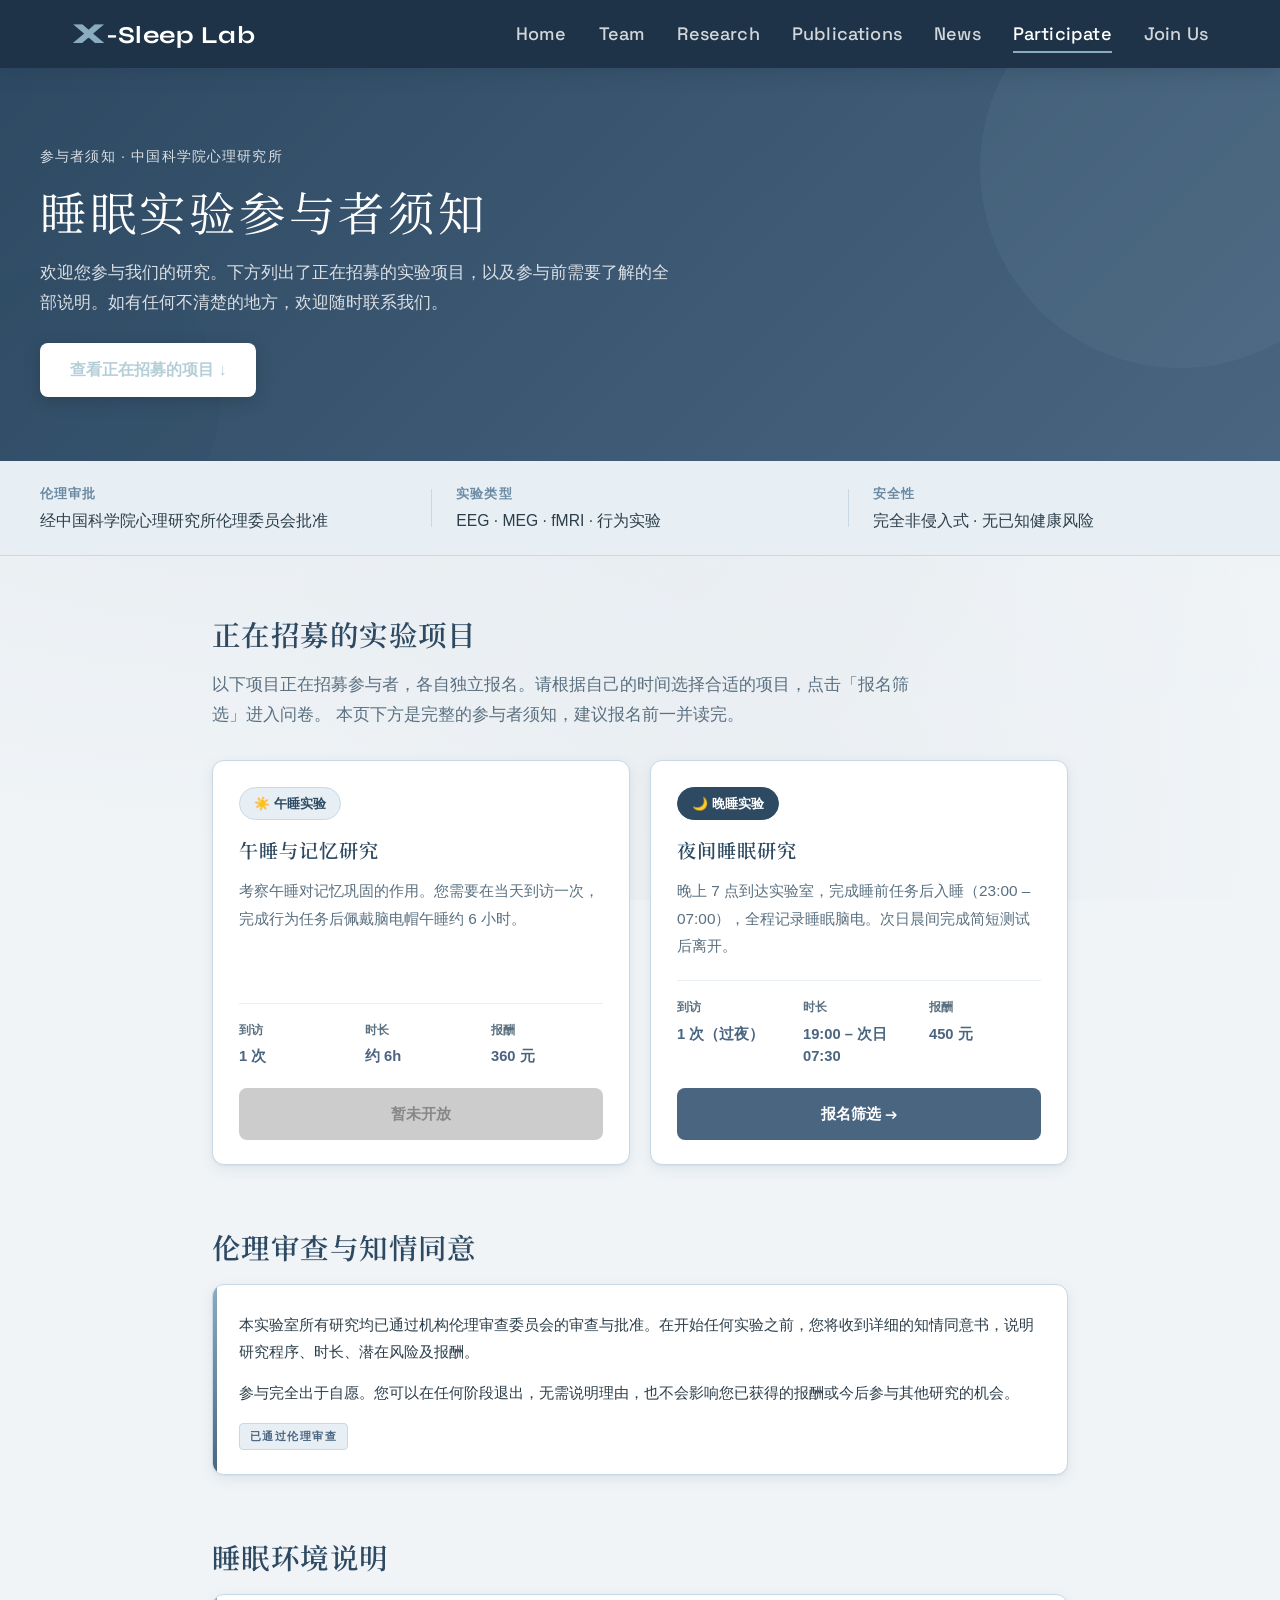
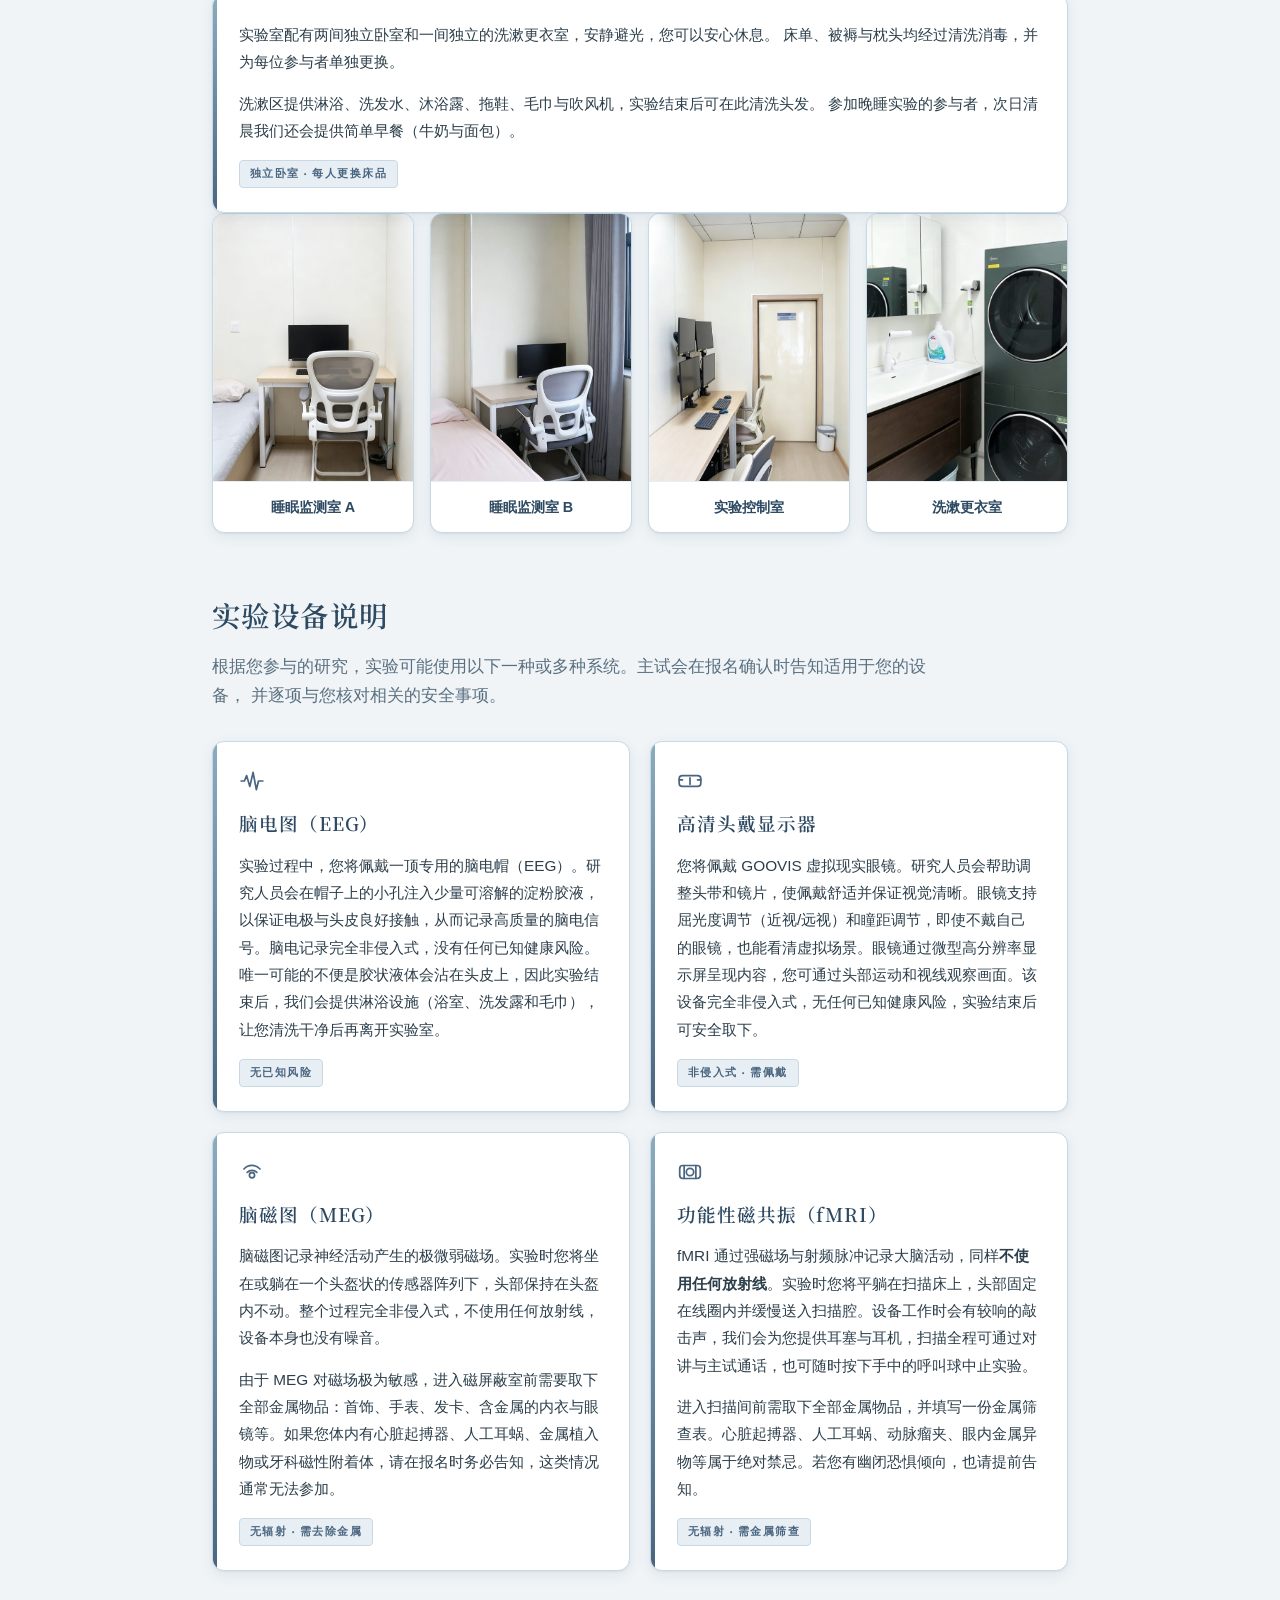
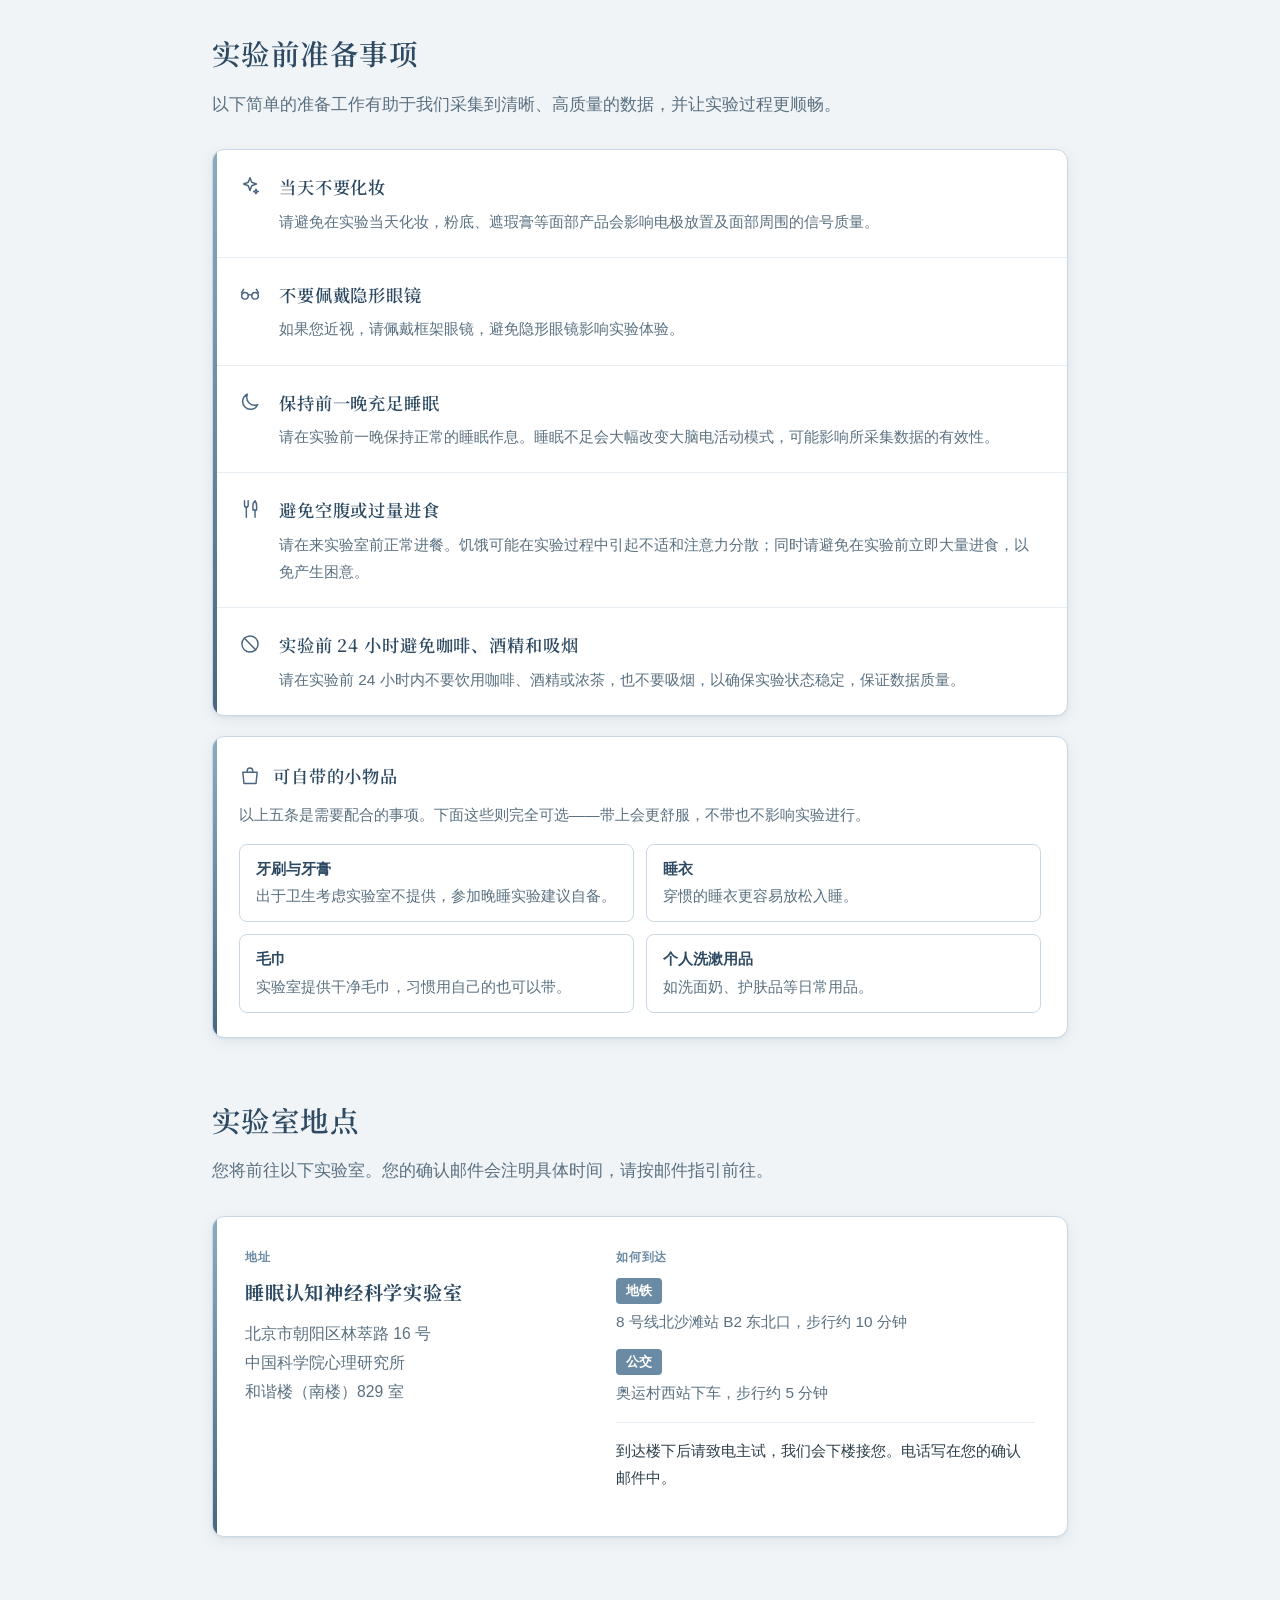
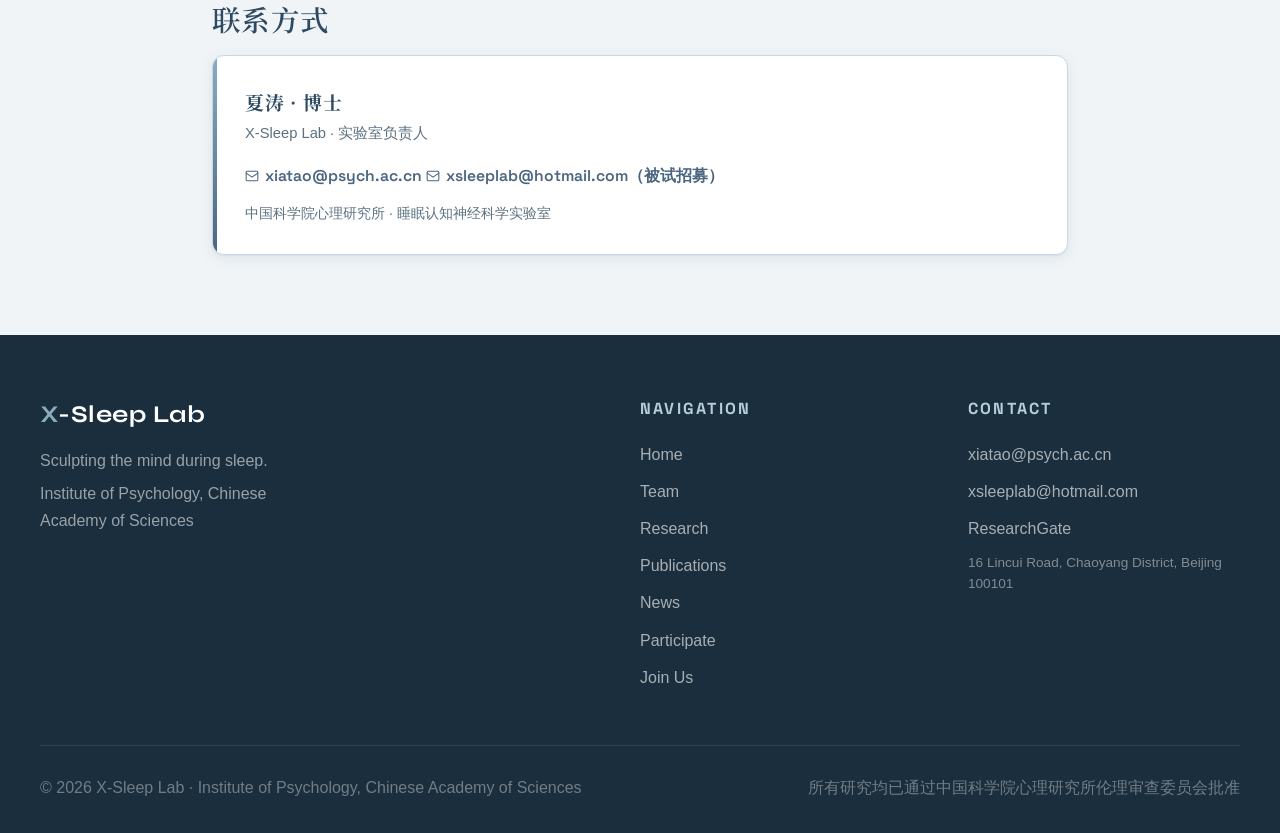
==== signup/index.html @ 9fde208d "Add WeChat field and validation to signup form" ====
<!DOCTYPE html>
<html lang="zh-CN">
<head>
  <meta charset="UTF-8">
  <meta name="viewport" content="width=device-width, initial-scale=1.0">
  <title>参与睡眠科学研究 — X-Sleep Lab</title>
  <link rel="preconnect" href="https://fonts.googleapis.com">
  <link rel="preconnect" href="https://fonts.gstatic.com" crossorigin>
  <!-- 非阻塞加载：fonts.googleapis.com 在中国大陆不可达，
       用 media="print" 让它不阻塞首屏，加载成功后再切回 all。 -->
  <link rel="stylesheet" href="https://fonts.googleapis.com/css2?family=DM+Sans:wght@400;500;600;700&family=Noto+Serif+SC:wght@400;500;600;700&family=Space+Grotesk:wght@400;500;600;700;800&family=Syne:wght@700;800&display=swap" media="print" onload="this.media='all'">
  <noscript><link rel="stylesheet" href="https://fonts.googleapis.com/css2?family=DM+Sans:wght@400;500;600;700&family=Noto+Serif+SC:wght@400;500;600;700&family=Space+Grotesk:wght@400;500;600;700;800&family=Syne:wght@700;800&display=swap"></noscript>
  <style>
    :root {
      --color-primary: #4A6580; --color-primary-dark: #2E4A63; --color-primary-mid: #6B8BA4;
      --color-accent: #8AACBF; --color-accent-light: #B5CFD8;
      --color-bg: #F0F4F7; --color-bg-alt: #E8EFF4; --color-white: #FFFFFF;
      --color-text: #2C3E4A; --color-text-light: #5A7080; --color-border: #C8D8E4;
      --color-nav: #1E3347; --color-footer: #1A2E3D;
      --color-success: #4A8C6F; --color-success-bg: #EBF5EF;
      --color-warn: #B8860B; --color-warn-bg: #FDF6E3;
      /* 每个字体栈都以平台中文字体收尾：Google Fonts 在中国大陆不可达，
         被试看到的必须是真实中文字体，而不是浏览器默认字体。 */
      --font-zh-sans: 'PingFang SC','Microsoft YaHei','Hiragino Sans GB','Noto Sans SC';
      --font-zh-serif: 'Songti SC','SimSun','Noto Serif SC';
      --font-brand: 'Syne','Space Grotesk',var(--font-zh-sans),sans-serif;
      --font-display: 'Space Grotesk','DM Sans',var(--font-zh-sans),sans-serif;
      --font-body: 'DM Sans',-apple-system,BlinkMacSystemFont,'Segoe UI',var(--font-zh-sans),sans-serif;
      --font-serif: 'Noto Serif SC',Georgia,var(--font-zh-serif),serif;
      --radius: 12px; --radius-sm: 8px;
      --shadow: 0 1px 2px rgba(46,74,99,0.06),0 4px 14px rgba(46,74,99,0.09),inset 0 1px 0 rgba(255,255,255,0.85);
      --shadow-md: 0 2px 4px rgba(46,74,99,0.07),0 8px 24px rgba(46,74,99,0.13),inset 0 1px 0 rgba(255,255,255,0.75);
      --shadow-hover: 0 6px 14px rgba(46,74,99,0.13),0 28px 56px rgba(46,74,99,0.26),inset 0 1px 0 rgba(255,255,255,0.60);
      --transition: all 0.28s cubic-bezier(0.4,0,0.2,1); --max-width: 1200px;
    }
    *,*::before,*::after{box-sizing:border-box;margin:0;padding:0}
    html{scroll-behavior:smooth}
    body{font-family:var(--font-body);color:var(--color-text);background:var(--color-bg);
      background-image:radial-gradient(ellipse at 18% 52%,rgba(74,101,128,0.045) 0%,transparent 58%),
      radial-gradient(ellipse at 82% 18%,rgba(138,172,191,0.04) 0%,transparent 55%);
      background-attachment:fixed;line-height:1.7;-webkit-font-smoothing:antialiased}
    img{max-width:100%;height:auto;display:block}
    a{color:var(--color-primary-mid);text-decoration:none;transition:var(--transition)}
    a:hover{color:var(--color-primary-dark)}

    .site-header{background:var(--color-nav);position:sticky;top:0;z-index:100;box-shadow:0 2px 20px rgba(30,51,71,0.3)}
    .nav-container{max-width:var(--max-width);margin:0 auto;padding:0 32px;display:flex;justify-content:space-between;align-items:center;height:68px}
    .site-title{font-family:var(--font-brand);font-size:1.52rem;font-weight:700;color:var(--color-white);text-decoration:none;letter-spacing:0.02em;display:flex;align-items:baseline;flex-shrink:0}
    .site-title .x-letter{color:var(--color-accent);font-size:1.82rem;font-weight:800}
    .site-title:hover{opacity:0.88}
    .main-nav{display:flex;align-items:center;gap:28px}
    .main-nav a{font-family:var(--font-display);font-size:1.05rem;font-weight:500;color:rgba(255,255,255,0.80);text-decoration:none;transition:var(--transition);position:relative;white-space:nowrap}
    .main-nav a::after{content:'';position:absolute;bottom:-4px;left:0;width:0;height:2px;background:var(--color-accent);transition:width 0.25s ease}
    .main-nav a:hover{color:var(--color-white)}
    .main-nav a:hover::after{width:100%}
    .main-nav a.active{color:var(--color-white)}
    .main-nav a.active::after{width:100%}

    .section{padding:80px 32px}.section-inner{max-width:var(--max-width);margin:0 auto}
    .section-label{font-family:var(--font-display);font-size:0.75rem;font-weight:700;letter-spacing:0.16em;text-transform:uppercase;color:var(--color-primary-mid);margin-bottom:10px}
    .section-title{font-family:var(--font-display);font-size:2rem;font-weight:700;color:var(--color-primary-dark);letter-spacing:-0.02em;line-height:1.2;margin-bottom:10px}
    .section-desc{font-size:1rem;color:var(--color-text-light);max-width:560px;margin-bottom:40px}
    .section-alt{background:var(--color-bg-alt)}

    .exp-grid{display:grid;grid-template-columns:repeat(auto-fill,minmax(360px,1fr));gap:24px}
    .exp-card{background:var(--color-white);border:1px solid var(--color-border);border-radius:var(--radius);padding:0;box-shadow:var(--shadow);transition:var(--transition);overflow:hidden;position:relative;display:flex;flex-direction:column}
    .exp-card::before{content:'';position:absolute;top:0;left:0;width:4px;height:100%;background:linear-gradient(180deg,var(--color-accent) 0%,var(--color-primary) 100%)}
    .exp-card:hover{box-shadow:var(--shadow-hover);transform:translateY(-6px);border-color:var(--color-accent)}
    .exp-card-header{padding:28px 28px 0}
    .exp-type-badge{display:inline-flex;align-items:center;gap:5px;font-family:var(--font-display);font-size:0.72rem;font-weight:700;letter-spacing:0.08em;text-transform:uppercase;padding:4px 12px;border-radius:20px;margin-bottom:12px}
    .exp-type-badge.nap{color:#B8860B;background:#FDF6E3;border:1px solid #E8D5A0}
    .exp-type-badge.overnight{color:#2E6B8A;background:#E8F4F8;border:1px solid #B8D8E8}
    .exp-card h3{font-family:var(--font-display);font-size:1.15rem;font-weight:700;color:var(--color-primary-dark);margin-bottom:12px;line-height:1.35}
    .exp-card-body{padding:0 28px;flex:1}
    .exp-card-body p{font-size:0.9rem;color:var(--color-text-light);line-height:1.68;margin-bottom:16px}
    .exp-card-meta{display:flex;flex-wrap:wrap;gap:16px;padding:16px 28px;border-top:1px solid var(--color-bg-alt)}
    .exp-meta-item{display:flex;align-items:center;gap:6px}
    .exp-meta-label{font-family:var(--font-display);font-size:0.72rem;font-weight:600;color:var(--color-text-light);text-transform:uppercase;letter-spacing:0.06em}
    .exp-meta-value{font-family:var(--font-display);font-size:0.88rem;font-weight:700;color:var(--color-primary)}
    .exp-card-action{padding:0 28px 24px}
    .btn{display:inline-flex;align-items:center;gap:6px;font-family:var(--font-display);font-size:0.92rem;font-weight:600;padding:11px 28px;border-radius:8px;border:1.5px solid transparent;cursor:pointer;transition:var(--transition);letter-spacing:0.03em}
    .btn-primary{background:var(--color-primary);color:var(--color-white);border-color:var(--color-primary)}
    .btn-primary:hover{background:var(--color-primary-dark);border-color:var(--color-primary-dark);transform:translateY(-1px);box-shadow:0 4px 16px rgba(46,74,99,0.28)}
    .btn-ghost{background:transparent;color:var(--color-text-light);border-color:var(--color-border)}
    .btn-ghost:hover{color:var(--color-text);border-color:var(--color-primary-mid);background:var(--color-bg-alt)}
    .btn-success{background:var(--color-success);color:var(--color-white);border-color:var(--color-success)}
    .btn-success:hover{background:#3d7a5e;border-color:#3d7a5e;transform:translateY(-1px);box-shadow:0 4px 16px rgba(74,140,111,0.28)}
    .btn:disabled{opacity:0.45;cursor:not-allowed;transform:none!important;box-shadow:none!important}
    .btn-block{width:100%;justify-content:center}

    .questionnaire-wrapper{max-width:780px;margin:0 auto}
    .step-progress{display:flex;align-items:center;justify-content:center;gap:0;margin-bottom:36px;flex-wrap:wrap}
    .step-circle{width:36px;height:36px;border-radius:50%;display:flex;align-items:center;justify-content:center;font-family:var(--font-display);font-size:0.82rem;font-weight:700;border:2px solid var(--color-border);color:var(--color-text-light);background:var(--color-white);transition:var(--transition);flex-shrink:0}
    .step-circle.active{background:var(--color-primary);color:var(--color-white);border-color:var(--color-primary);box-shadow:0 2px 12px rgba(74,101,128,0.35)}
    .step-circle.done{background:var(--color-success);color:var(--color-white);border-color:var(--color-success)}
    .step-line{width:36px;height:2px;background:var(--color-border);transition:var(--transition)}
    .step-line.done{background:var(--color-success)}

    .q-step-panel{background:var(--color-white);border:1px solid var(--color-border);border-radius:var(--radius);padding:36px 40px;box-shadow:var(--shadow);display:none}
    .q-step-panel.active{display:block}
    .q-step-title{font-family:var(--font-display);font-size:1.35rem;font-weight:700;color:var(--color-primary-dark);margin-bottom:8px}
    .q-step-desc{font-size:0.92rem;color:var(--color-text-light);margin-bottom:28px;line-height:1.65}
    .scale-hint{display:inline-block;background:var(--color-bg-alt);padding:2px 10px;border-radius:4px;font-size:0.82rem;font-weight:600;color:var(--color-primary-mid);margin-top:4px}

    .form-group{margin-bottom:24px}
    .form-label{display:block;font-weight:600;color:var(--color-text);margin-bottom:8px;font-size:0.95rem;line-height:1.55}
    .form-sublabel{font-size:0.82rem;color:var(--color-text-light);font-weight:400;display:block;margin-top:2px}
    .form-input{width:100%;padding:10px 14px;border:1.5px solid var(--color-border);border-radius:var(--radius-sm);font-family:var(--font-body);font-size:0.95rem;color:var(--color-text);background:var(--color-white);transition:var(--transition);outline:none}
    .form-input:focus{border-color:var(--color-primary);box-shadow:0 0 0 3px rgba(74,101,128,0.12)}
    .form-input::placeholder{color:var(--color-accent)}
    .form-input.short{width:180px}
    .form-row{display:grid;grid-template-columns:1fr 1fr;gap:20px}

    .radio-group{display:flex;flex-wrap:wrap;gap:8px;margin-top:4px}
    .radio-option{position:relative}
    .radio-option input[type="radio"]{position:absolute;opacity:0;width:0;height:0}
    .radio-option label{display:inline-flex;align-items:center;padding:8px 16px;border:1.5px solid var(--color-border);border-radius:var(--radius-sm);font-size:0.88rem;color:var(--color-text);cursor:pointer;transition:var(--transition);background:var(--color-white);user-select:none}
    .radio-option label:hover{border-color:var(--color-primary-mid);background:var(--color-bg-alt)}
    .radio-option input[type="radio"]:checked+label{background:var(--color-primary);color:var(--color-white);border-color:var(--color-primary);box-shadow:0 2px 8px rgba(74,101,128,0.25)}

    .checkbox-group{display:flex;align-items:flex-start;gap:10px}
    .checkbox-group input[type="checkbox"]{width:18px;height:18px;margin-top:3px;accent-color:var(--color-primary);flex-shrink:0}
    .checkbox-group label{font-size:0.92rem;color:var(--color-text);cursor:pointer;line-height:1.55}

    .checkbox-grid{display:grid;grid-template-columns:repeat(auto-fill,minmax(120px,1fr));gap:10px;margin-top:8px}
    .checkbox-grid .checkbox-group{padding:10px 14px;border:1.5px solid var(--color-border);border-radius:var(--radius-sm);transition:var(--transition);background:var(--color-white)}
    .checkbox-grid .checkbox-group:has(input:checked){border-color:var(--color-primary);background:rgba(74,101,128,0.06)}
    .checkbox-grid .checkbox-group:hover{border-color:var(--color-primary-mid)}

    .q-item{padding:18px 0;border-bottom:1px solid var(--color-bg-alt)}
    .q-item:last-child{border-bottom:none}
    .q-item-number{font-family:var(--font-display);font-size:0.78rem;font-weight:700;color:var(--color-accent);margin-right:6px}
    .q-subsection{font-weight:600;color:var(--color-primary-dark);font-size:0.98rem;margin:24px 0 8px;padding-top:16px;border-top:1px solid var(--color-bg-alt)}

    .consent-box{background:var(--color-bg);border:1px solid var(--color-border);border-radius:var(--radius-sm);padding:24px;max-height:320px;overflow-y:auto;margin-bottom:20px;font-size:0.92rem;line-height:1.85;color:var(--color-text);font-family:var(--font-serif)}
    .consent-box h4{font-family:var(--font-display);font-size:1rem;font-weight:700;color:var(--color-primary-dark);margin-bottom:12px}
    .consent-box p{margin-bottom:10px}

    .step-actions{display:flex;justify-content:space-between;align-items:center;margin-top:32px;padding-top:20px;border-top:1px solid var(--color-bg-alt)}
    .form-error{color:#c0392b;font-size:0.82rem;margin-top:4px;display:none;font-weight:500}
    .form-error.show{display:block}

    .result-panel{display:none;max-width:860px;margin:0 auto}.result-panel.active{display:block}
    .result-header{text-align:center;padding:40px;border-radius:var(--radius);margin-bottom:32px}
    .result-header.pass{background:var(--color-success-bg);border:1.5px solid var(--color-success)}
    .result-header.fail{background:var(--color-warn-bg);border:1.5px solid var(--color-warn)}
    .result-icon{font-size:3rem;margin-bottom:12px}
    .result-header h2{font-family:var(--font-display);font-size:1.6rem;font-weight:700;margin-bottom:10px}
    .result-header.pass h2{color:var(--color-success)}.result-header.fail h2{color:var(--color-warn)}
    .result-header p{font-size:1rem;color:var(--color-text-light);max-width:520px;margin:0 auto;line-height:1.72}

    .guide-section{background:var(--color-white);border:1px solid var(--color-border);border-radius:var(--radius);padding:40px;box-shadow:var(--shadow);margin-bottom:24px}
    .guide-section h3{font-family:var(--font-display);font-size:1.2rem;font-weight:700;color:var(--color-primary-dark);margin-bottom:18px;padding-bottom:10px;border-bottom:2px solid var(--color-bg-alt)}
    .guide-section p{font-size:0.95rem;line-height:1.82;color:var(--color-text);margin-bottom:14px}

    .timeline{position:relative;padding-left:28px;margin:20px 0}
    .timeline::before{content:'';position:absolute;left:8px;top:4px;bottom:4px;width:2px;background:var(--color-accent)}
    .timeline-item{position:relative;padding:12px 0 12px 20px}
    .timeline-item::before{content:'';position:absolute;left:-24px;top:18px;width:12px;height:12px;border-radius:50%;background:var(--color-primary);border:2px solid var(--color-white);box-shadow:0 0 0 2px var(--color-accent)}
    .timeline-time{font-family:var(--font-display);font-size:0.82rem;font-weight:700;color:var(--color-primary);margin-bottom:2px}
    .timeline-desc{font-size:0.92rem;color:var(--color-text);line-height:1.6}

    .schedule-timeline-card{background:var(--color-bg-alt);border:1px solid var(--color-border);border-radius:var(--radius-sm);padding:20px 24px;margin-bottom:24px}
    .schedule-timeline-card h4{font-family:var(--font-display);font-size:0.95rem;font-weight:700;color:var(--color-primary);margin:0 0 12px 0}
    .schedule-timeline-card .mini-timeline{list-style:none;padding:0;margin:0}
    .schedule-timeline-card .mini-timeline li{display:flex;gap:12px;padding:6px 0;font-size:0.9rem;line-height:1.5;border-bottom:1px solid var(--color-border)}
    .schedule-timeline-card .mini-timeline li:last-child{border-bottom:none}
    .schedule-timeline-card .mini-timeline .mt-time{flex-shrink:0;font-weight:600;color:var(--color-primary);min-width:120px}
    .schedule-timeline-card .mini-timeline .mt-desc{color:var(--color-text)}

    .prep-list{list-style:none;padding:0;margin:12px 0}
    .prep-list li{padding:10px 0 10px 28px;position:relative;font-size:0.95rem;color:var(--color-text);line-height:1.6;border-bottom:1px solid var(--color-bg-alt)}
    .prep-list li:last-child{border-bottom:none}
    .prep-list li::before{content:'✓';position:absolute;left:0;top:10px;font-weight:700;color:var(--color-success);font-size:1.1rem}

    .location-card{display:flex;gap:28px;margin-top:16px;align-items:flex-start}
    .location-info{flex:1}.location-info p{margin-bottom:8px}
    .location-map{width:300px;height:200px;background:var(--color-bg-alt);border:1px solid var(--color-border);border-radius:var(--radius-sm);display:flex;align-items:center;justify-content:center;color:var(--color-text-light);font-size:0.88rem;flex-shrink:0;overflow:hidden}

    .contact-form-card{background:var(--color-white);border:1px solid var(--color-border);border-radius:var(--radius);padding:36px;box-shadow:var(--shadow);margin-bottom:24px}
    .contact-form-card h3{font-family:var(--font-display);font-size:1.15rem;font-weight:700;color:var(--color-primary-dark);margin-bottom:16px}
    /* ----- 日历选择 ----- */
    .cal-header{display:flex;align-items:center;justify-content:space-between;margin-bottom:16px}
    .cal-title{font-family:var(--font-display);font-size:1.05rem;font-weight:700;color:var(--color-primary-dark)}
    .cal-nav{background:none;border:1px solid var(--color-border);border-radius:var(--radius-sm);width:32px;height:32px;display:flex;align-items:center;justify-content:center;cursor:pointer;color:var(--color-primary);font-size:1rem;transition:var(--transition)}
    .cal-nav:hover:not(:disabled){background:var(--color-bg-alt);border-color:var(--color-primary)}
    .cal-nav:disabled{opacity:0.3;cursor:not-allowed}
    .cal-weekdays{display:grid;grid-template-columns:repeat(7,1fr);gap:4px;margin-bottom:8px}
    .cal-wd{text-align:center;font-size:0.72rem;font-weight:600;color:var(--color-text-light);padding:4px 0}
    .cal-grid{display:grid;grid-template-columns:repeat(7,1fr);gap:4px}
    .cal-cell{border:1px solid var(--color-border);border-radius:var(--radius-sm);background:var(--color-white);padding:8px 4px;text-align:center;cursor:default;transition:var(--transition);position:relative;min-height:64px;display:flex;flex-direction:column;align-items:center;justify-content:center}
    .cal-cell.empty{border-color:transparent;background:transparent}
    .cal-cell .cal-num{font-family:var(--font-display);font-size:1.05rem;font-weight:700;color:var(--color-primary-dark);line-height:1.2}
    .cal-cell .cal-wd-label{font-size:0.65rem;color:var(--color-text-light);margin-top:2px}
    .cal-cell .cal-status{font-size:0.6rem;margin-top:4px;font-weight:600;line-height:1}
    .cal-cell.available{cursor:pointer;border-color:var(--color-border)}
    .cal-cell.available:hover{border-color:var(--color-primary);box-shadow:0 0 0 2px rgba(74,101,128,0.12)}
    .cal-cell.available .cal-status{color:var(--color-success)}
    .cal-cell.full{background:rgba(192,57,43,0.04)}
    .cal-cell.full .cal-status{color:#c0392b}
    .cal-cell.closed{opacity:0.35}
    .cal-cell.closed .cal-num{text-decoration:line-through}
    .cal-cell.disabled{opacity:0.35;cursor:not-allowed}
    .cal-cell.chosen{background:var(--color-primary);border-color:var(--color-primary)}
    .cal-cell.chosen .cal-num{color:var(--color-white)}
    .cal-cell.chosen .cal-wd-label{color:rgba(255,255,255,0.8)}
    .cal-cell.chosen .cal-status{color:rgba(255,255,255,0.9)}
    .cal-cell.today .cal-num{color:var(--color-accent)}
    .cal-legend{display:flex;gap:16px;margin-top:14px;font-size:0.75rem;color:var(--color-text-light);flex-wrap:wrap}
    .cal-legend span{display:flex;align-items:center;gap:4px}
    .cal-legend .dot{width:8px;height:8px;border-radius:50%;display:inline-block}
    .cal-legend .dot.avail{background:var(--color-success)}
    .cal-legend .dot.full{background:#c0392b}
    .cal-legend .dot.closed{background:#aab7c0}
    @media(max-width:480px){.cal-cell{min-height:52px;padding:6px 2px}.cal-cell .cal-num{font-size:0.9rem}.cal-cell .cal-wd-label{display:none}.cal-cell .cal-status{font-size:0.55rem}}
    .form-submit-status{padding:16px;border-radius:var(--radius-sm);margin-top:16px;font-size:0.92rem;display:none}
    .form-submit-status.pending{display:block;background:var(--color-bg-alt);color:var(--color-primary-dark);border:1px solid var(--color-border)}
    .form-submit-status.notice{display:block;background:var(--color-warn-bg);color:var(--color-warn);border:1px solid var(--color-warn)}
    .form-submit-status.success{display:block;background:var(--color-success-bg);color:var(--color-success);border:1px solid var(--color-success)}
    .form-submit-status.error{display:block;background:#fef2f2;color:#c0392b;border:1px solid #f5c6cb}

    .site-footer{background:var(--color-footer);color:rgba(255,255,255,0.82);padding:48px 32px 28px}
    .footer-inner{max-width:var(--max-width);margin:0 auto;text-align:center}
    .footer-brand{font-family:var(--font-brand);font-size:1.32rem;font-weight:700;color:var(--color-white);margin-bottom:8px}
    .footer-brand .x-letter{color:var(--color-accent)}
    .footer-desc{font-size:0.92rem;opacity:0.6;margin-bottom:20px}
    .footer-bottom{padding-top:20px;border-top:1px solid rgba(255,255,255,0.10);font-size:0.85rem;opacity:0.46}

    .menu-toggle{display:none;flex-direction:column;gap:5px;background:none;border:none;cursor:pointer;padding:8px}
    .menu-toggle span{width:24px;height:2px;background:var(--color-white);border-radius:2px;transition:var(--transition)}

    @media(max-width:768px){.nav-container{padding:14px 20px;flex-wrap:wrap;height:auto;gap:12px}.menu-toggle{display:flex}.main-nav{display:none;width:100%;flex-direction:column;gap:12px;padding:12px 0}.main-nav.open{display:flex}.section{padding:56px 20px}.exp-grid{grid-template-columns:1fr}.form-row{grid-template-columns:1fr}.q-step-panel{padding:24px 20px}.guide-section{padding:24px 20px}.location-card{flex-direction:column}.location-map{width:100%}/* 9×28 + 8×12 = 348px，窄至 481px 的屏幕仍是一行（可用约 401px） */
      .step-line{width:12px}.step-circle{width:28px;height:28px;font-size:0.74rem}
      /* 16px 是 iOS Safari 的临界值：小于它，聚焦输入框会自动放大页面且不会缩回 */
      .form-input{font-size:16px}
      /* 触控目标提到 44px：DASS 有 21 题 × 4 选项，误触代价高 */
      .radio-option label{padding:12px 16px}
      .checkbox-grid .checkbox-group{padding:12px 14px}
      .btn{padding:13px 24px}}
    @media(max-width:480px){.radio-group{flex-direction:column}
      /* 9 个步骤圆点必须挤进一行，否则 flex-wrap 会把连线甩到行尾。
         9×24 + 8×6 = 264px，窄至 360px 的手机仍装得下（可用约 280px）。 */
      .step-circle{width:24px;height:24px;font-size:0.68rem}
      .step-line{width:6px}
      /* 竖排后让整块可点，而不是只有文字那一小条 */
      .radio-option label{width:100%}
      .step-actions .btn{padding:13px 18px;font-size:0.88rem}}
    @keyframes confirm-spin{to{transform:rotate(360deg)}}
  </style>
</head>
<body>

<header class="site-header">
  <div class="nav-container">
    <a href="../index.html" class="site-title"><span class="x-letter">X</span>-Sleep Lab</a>
    <button class="menu-toggle" aria-label="Toggle navigation" aria-expanded="false" aria-controls="main-navigation">
      <span></span><span></span><span></span>
    </button>
    <nav class="main-nav" id="main-navigation">
      <a href="../index.html">Home</a>
      <a href="../team.html">Team</a>
      <a href="../research.html">Research</a>
      <a href="../publications.html">Publications</a>
      <a href="../news.html">News</a>
      <a href="../participate.html" class="active" aria-current="page">Participate</a>
      <a href="../join.html">Join Us</a>
    </nav>
  </div>
</header>

<!-- ========== LANDING (unused — redirected to participate.html) ========== -->
<div id="landing-page" style="display:none"></div>

<!-- ========== QUESTIONNAIRE ========== -->
<div id="questionnaire-page" style="display:none">
  <section class="section">
    <div class="questionnaire-wrapper">
      <div style="text-align:center;margin-bottom:20px">
        <span class="exp-type-badge" id="q-exp-badge"></span>
        <h3 id="q-exp-title" style="font-family:var(--font-display);font-size:1.15rem;font-weight:700;color:var(--color-primary-dark);margin-top:8px"></h3>
      </div>
      <div class="step-progress" id="step-progress"></div>

      <div class="q-step-panel" id="step-0">
        <h3 class="q-step-title">知情同意</h3>
        <p class="q-step-desc">在填写问卷之前，请您仔细阅读以下内容。</p>
        <div class="consent-box">
          <h4>知情同意书</h4>
          <p>本研究由中国科学院心理研究所 X-Sleep Lab 开展，旨在探索睡眠相关的认知与神经机制。研究已通过伦理审查。</p>
          <p><strong>参与内容：</strong>您需要到实验室参与睡眠实验。实验过程中可能使用脑电（EEG）等设备无创地记录您的生理活动。所有设备均为非侵入性的安全设备，不存在安全风险。</p>
          <p><strong>数据保护：</strong>您的个人信息将严格保密，仅用于本研究目的。所有数据将以匿名方式存储和分析，公开发表的成果不会透露您的个人身份。</p>
          <p><strong>自愿原则：</strong>您的参与完全自愿，可随时退出，且不会受到任何不利影响。被试费会按照实际参与项目的进度进行发放。</p>
          <p><strong>报酬：</strong>完成实验后，您将获得相应的被试报酬，具体标准见项目详情。</p>
          <p>如有任何疑问，请随时联系实验人员。</p>
        </div>
        <div class="form-group"><div class="checkbox-group"><input type="checkbox" id="consent-check"><label for="consent-check">我已阅读并理解以上知情同意书，自愿参加本研究</label></div><div class="form-error" id="err-consent">请勾选同意知情同意书</div></div>
        <div class="step-actions"><button class="btn btn-ghost" onclick="backToLanding()">← 返回</button><button class="btn btn-primary" onclick="goNext()">下一步 →</button></div>
      </div>

      <div class="q-step-panel" id="step-1">
        <h3 class="q-step-title">基本信息</h3>
        <p class="q-step-desc">请填写您的基本联系方式，以便我们后续与您沟通实验安排。</p>
        <div class="form-row">
          <div class="form-group"><label class="form-label">姓名 <span style="color:#c0392b">*</span></label><input type="text" class="form-input" id="f-name" placeholder="请输入您的姓名"><div class="form-error" id="err-name">请输入姓名</div></div>
          <div class="form-group"><label class="form-label">手机号 <span style="color:#c0392b">*</span></label><input type="tel" class="form-input" id="f-phone" placeholder="请输入您的手机号"><div class="form-error" id="err-phone">请输入手机号</div></div>
        </div>
        <div class="form-row">
          <div class="form-group"><label class="form-label">邮箱 <span style="color:#c0392b">*</span></label><input type="email" class="form-input" id="f-email" placeholder="用于接收实验指引"><div class="form-error" id="err-email">请输入有效的邮箱地址</div></div>
          <div class="form-group"><label class="form-label">年龄 <span style="color:#c0392b">*</span></label><input type="number" class="form-input short" id="f-age" min="16" max="80" placeholder="本实验招募 18-24 岁"><div class="form-error" id="err-age">请输入有效年龄</div></div>
        </div>
        <div class="form-group"><label class="form-label">微信号 <span style="color:#c0392b">*</span></label><input type="text" class="form-input" id="f-wechat" placeholder="请输入您的微信号"><p class="form-sublabel" style="color:var(--color-text-light);font-size:0.85rem;margin-top:4px">用于主试与您联系实验安排，请确保填写正确</p><div class="form-error" id="err-wechat">请输入微信号</div></div>
        <div class="form-row">
          <div class="form-group"><label class="form-label">性别 <span style="color:#c0392b">*</span></label><div class="radio-group"><div class="radio-option"><input type="radio" name="gender" id="g-m" value="男"><label for="g-m">男</label></div><div class="radio-option"><input type="radio" name="gender" id="g-f" value="女"><label for="g-f">女</label></div></div><div class="form-error" id="err-gender">请选择性别</div></div>
          <div class="form-group"><label class="form-label">身份</label><div class="radio-group"><div class="radio-option"><input type="radio" name="identity" id="id-student" value="学生"><label for="id-student">学生</label></div><div class="radio-option"><input type="radio" name="identity" id="id-work" value="在职"><label for="id-work">在职</label></div></div></div>
        </div>
        <div class="form-error" id="err-duplicate" style="text-align:center;font-size:0.95rem;padding:12px 16px;background:#fef2f2;border:1px solid #f5c6cb;border-radius:8px;color:#991b1b;margin-bottom:8px">
          该邮箱或手机号已被使用，请勿重复报名
        </div>
        <div class="step-actions"><button class="btn btn-ghost" onclick="goPrev()">← 上一步</button><button class="btn btn-primary" onclick="goNext()">下一步 →</button></div>
      </div>

      <div class="q-step-panel" id="step-2">
        <h3 class="q-step-title">视力情况</h3>
        <p class="q-step-desc">实验过程中需要观看屏幕上的视觉刺激，因此我们需要了解您的视力状况。请如实填写以下信息。</p>

        <div class="form-row">
          <div class="form-group">
            <label class="form-label">左眼近视度数（度）</label>
            <input type="number" class="form-input" id="vision-left-myopia" min="0" max="2000" placeholder="如：300">
          </div>
          <div class="form-group">
            <label class="form-label">右眼近视度数（度）</label>
            <input type="number" class="form-input" id="vision-right-myopia" min="0" max="2000" placeholder="如：300">
          </div>
        </div>

        <div class="form-row">
          <div class="form-group">
            <label class="form-label">左眼远视度数（度，无远视填 0）</label>
            <input type="number" class="form-input" id="vision-left-hyperopia" min="0" max="1000" value="0">
          </div>
          <div class="form-group">
            <label class="form-label">右眼远视度数（度，无远视填 0）</label>
            <input type="number" class="form-input" id="vision-right-hyperopia" min="0" max="1000" value="0">
          </div>
        </div>

        <div class="q-item">
          <label class="form-label">散光度数（如无散光请填 0）</label>
          <div style="display:flex;align-items:center;gap:8px">
            <input type="number" class="form-input" id="vision-astigmatism-degree" min="0" max="1000" value="0" style="max-width:120px">
            <span style="color:var(--color-text-light);font-size:0.9rem">度</span>
          </div>
        </div>

        <div class="q-item">
          <label class="form-label">是否佩戴眼镜或隐形眼镜？</label>
          <div class="radio-group" id="vision-glasses">
            <div class="radio-option"><input type="radio" name="vision-glasses" id="vision-gl-yes" value="1"><label for="vision-gl-yes">是</label></div>
            <div class="radio-option"><input type="radio" name="vision-glasses" id="vision-gl-no" value="0"><label for="vision-gl-no">否</label></div>
          </div>
        </div>

        <div class="form-error" id="err-vision">请完整填写视力信息</div>
        <div class="step-actions"><button class="btn btn-ghost" onclick="goPrev()">← 上一步</button><button class="btn btn-primary" onclick="goNext()">下一步 →</button></div>
      </div>

      <div class="q-step-panel" id="step-3">
        <h3 class="q-step-title">环境适应与睡眠习惯</h3>
        <p class="q-step-desc">以下问题帮助我们了解您在陌生环境中的睡眠状况和一些生活习惯，以便为您安排合适的实验条件。</p>

        <div class="q-item"><label class="form-label"><span class="q-item-number">1.</span> 换到陌生环境（如酒店、宿舍）睡觉，您的睡眠通常会受到多大影响？</label><div class="radio-group" id="habit-q0"></div></div>

        <div class="q-item"><label class="form-label"><span class="q-item-number">2.</span> 您对睡眠环境中的声音敏感吗？（如空调声、走廊脚步声）</label><div class="radio-group" id="habit-q1"></div></div>

        <div class="q-item"><label class="form-label"><span class="q-item-number">3.</span> 您平时容易觉得皮肤发痒或有异物感吗？（如衣服标签摩擦、新面料的触感）</label><div class="radio-group" id="habit-q2"></div></div>

        <div class="q-item">
          <label class="form-label"><span class="q-item-number">4.</span> 您目前的吸烟情况是？</label>
          <div class="radio-group" id="habit-q3"></div>
          <input type="text" class="form-input" id="habit-q3-detail" placeholder="约几支/天" style="margin-top:8px;display:none">
        </div>

        <div class="q-item">
          <label class="form-label"><span class="q-item-number">5.</span> 近期（过去3个月）是否服用过助眠药物、镇静剂或抗抑郁/焦虑药物？</label>
          <div class="radio-group" id="habit-q4"></div>
          <input type="text" class="form-input" id="habit-q4-detail" placeholder="请注明药名" style="margin-top:8px;display:none">
        </div>

        <div class="q-item">
          <label class="form-label"><span class="q-item-number">6.</span> 您是否有以下情况？（可多选）</label>
          <div class="checkbox-grid" id="habit-q5">
            <div class="checkbox-group"><input type="checkbox" id="habit-q5a" value="严重打鼾或曾被诊断睡眠呼吸暂停（OSA）"><label for="habit-q5a">严重打鼾或曾被诊断睡眠呼吸暂停（OSA）</label></div>
            <div class="checkbox-group"><input type="checkbox" id="habit-q5b" value="不宁腿综合征（腿脚酸麻痒，睡前必须活动）"><label for="habit-q5b">不宁腿综合征（腿脚酸麻痒，睡前必须活动）</label></div>
            <div class="checkbox-group"><input type="checkbox" id="habit-q5c" value="夜尿症（每晚起床排尿≥2次）"><label for="habit-q5c">夜尿症（每晚起床排尿≥2次）</label></div>
            <div class="checkbox-group"><input type="checkbox" id="habit-q5d" value="倒班工作 / 近期跨时区旅行"><label for="habit-q5d">倒班工作 / 近期跨时区旅行</label></div>
            <div class="checkbox-group"><input type="checkbox" id="habit-q5e" value="无以上情况"><label for="habit-q5e">无以上情况</label></div>
          </div>
        </div>

        <div class="q-item">
          <label class="form-label"><span class="q-item-number">7.</span> 最近三个月内是否染过头发？</label>
          <p class="form-sublabel" style="color:var(--color-text-light);font-size:0.88rem;margin-bottom:8px">染发剂中的金属成分会干扰脑电信号，因此需要距上次染发满三个月。</p>
          <div class="radio-group" id="habit-dye"></div>
          <div class="form-error" id="err-dye">请选择是否染过头发</div>
        </div>

        <div class="q-item">
          <label class="form-label"><span class="q-item-number">8.</span> 您平时（休息日/假期）一般几点起床？</label>
          <p class="form-sublabel" style="color:var(--color-text-light);font-size:0.88rem;margin-bottom:8px">我们会根据您平时的起床时间，在实验当天提前 1.5 小时致电提醒您起床。</p>
          <input type="time" class="form-input short" id="habit-wake-time" style="max-width:140px">
        </div>

        <div class="form-error" id="err-habit">请完整填写所有问题</div>
        <div class="step-actions"><button class="btn btn-ghost" onclick="goPrev()">← 上一步</button><button class="btn btn-primary" onclick="goNext()">下一步 →</button></div>
      </div>

      <div class="q-step-panel" id="step-4">
        <h3 class="q-step-title">匹兹堡睡眠质量指数（PSQI）</h3>
        <p class="q-step-desc">以下问题涉及您<strong>过去一个月</strong>的睡眠习惯，请根据实际情况如实填写。</p>
        <div class="form-group"><label class="form-label"><span class="q-item-number">1.</span> 过去一个月，您通常几点上床睡觉？</label><input type="time" class="form-input short" id="psqi-q1" value="23:00"></div>
        <div class="form-group"><label class="form-label"><span class="q-item-number">2.</span> 过去一个月，您通常需要多长时间才能入睡？（分钟）</label><input type="number" class="form-input short" id="psqi-q2" min="0" max="240" placeholder="分钟"></div>
        <div class="form-group"><label class="form-label"><span class="q-item-number">3.</span> 过去一个月，您通常早上几点起床？</label><input type="time" class="form-input short" id="psqi-q3" value="07:00"></div>
        <div class="form-group"><label class="form-label"><span class="q-item-number">4.</span> 过去一个月，您每晚实际睡眠时间有多少小时？</label><input type="number" class="form-input short" id="psqi-q4" min="0" max="24" step="0.5" placeholder="小时"></div>
        <div class="q-subsection">5. 过去一个月，您有多少次因为以下原因难以入睡？</div>
        <div id="psqi-q5-items"></div>
        <div class="q-item"><label class="form-label"><span class="q-item-number">6.</span> 过去一个月，您多久服用一次助眠药物？</label><div class="radio-group" id="psqi-q6"></div></div>
        <div class="q-item"><label class="form-label"><span class="q-item-number">7.</span> 过去一个月，您在开车、吃饭或从事社交活动时，有多少次感到难以保持清醒？</label><div class="radio-group" id="psqi-q7"></div></div>
        <div class="q-item"><label class="form-label"><span class="q-item-number">8.</span> 过去一个月，您在做事时保持足够热情有多大困难？</label><div class="radio-group" id="psqi-q8"></div></div>
        <div class="q-item"><label class="form-label"><span class="q-item-number">9.</span> 过去一个月，您对自己的睡眠质量总体评价如何？</label><div class="radio-group" id="psqi-q9"></div></div>
        <div class="form-error" id="err-psqi">请完整填写所有 PSQI 问题</div>
        <div class="step-actions"><button class="btn btn-ghost" onclick="goPrev()">← 上一步</button><button class="btn btn-primary" onclick="goNext()">下一步 →</button></div>
      </div>

      <div class="q-step-panel" id="step-5">
        <h3 class="q-step-title">失眠严重程度指数（ISI）</h3>
        <p class="q-step-desc">请根据您<strong>过去两周</strong>的实际情况，对以下问题进行评分。</p>
        <div id="isi-items"></div>
        <div class="form-error" id="err-isi">请完整填写所有 ISI 问题</div>
        <div class="step-actions"><button class="btn btn-ghost" onclick="goPrev()">← 上一步</button><button class="btn btn-primary" onclick="goNext()">下一步 →</button></div>
      </div>

      <div class="q-step-panel" id="step-6">
        <h3 class="q-step-title">昼夜节律类型（rMEQ）</h3>
        <p class="q-step-desc">请选择<strong>最符合您日常习惯</strong>的选项。这有助于我们把实验安排在您状态较好的时段。</p>
        <div id="rmeq-items"></div>
        <div class="form-error" id="err-rmeq">请完整填写所有昼夜节律问题</div>
        <div class="step-actions"><button class="btn btn-ghost" onclick="goPrev()">← 上一步</button><button class="btn btn-primary" onclick="goNext()">下一步 →</button></div>
      </div>

      <div class="q-step-panel" id="step-7">
        <h3 class="q-step-title">抑郁焦虑压力量表（DASS-21）</h3>
        <p class="q-step-desc">以下陈述与您的某些感受或状态有关，请根据<strong>过去一周</strong>的实际情况评分。</p>
        <div id="dass-items"></div>
        <div class="form-error" id="err-dass">请完整填写所有 DASS-21 问题</div>
        <div class="step-actions"><button class="btn btn-ghost" onclick="goPrev()">← 上一步</button><button class="btn btn-primary" onclick="goNext()">下一步 →</button></div>
      </div>

      <div class="q-step-panel" id="step-8">
        <h3 class="q-step-title">可用时间安排</h3>
        <p class="q-step-desc">请告诉我们您通常哪些时间段方便参加实验，我们会据此为您协调安排。</p>
        <div id="schedule-timeline" class="schedule-timeline-card"></div>
        <div class="form-group">
          <label class="form-label">您通常哪些天可以参加实验？（可多选）<span style="color:#c0392b"> *</span></label>
          <p class="form-sublabel" style="color:#c0392b;font-weight:600;margin-bottom:10px">⚠ 实验要求连续两天参加，请务必选择连续的两天</p>
          <div class="checkbox-grid" id="avail-days">
            <div class="checkbox-group"><input type="checkbox" id="day-mon" value="周一"><label for="day-mon">周一</label></div>
            <div class="checkbox-group"><input type="checkbox" id="day-tue" value="周二"><label for="day-tue">周二</label></div>
            <div class="checkbox-group"><input type="checkbox" id="day-wed" value="周三"><label for="day-wed">周三</label></div>
            <div class="checkbox-group"><input type="checkbox" id="day-thu" value="周四"><label for="day-thu">周四</label></div>
            <div class="checkbox-group"><input type="checkbox" id="day-fri" value="周五"><label for="day-fri">周五</label></div>
            <div class="checkbox-group"><input type="checkbox" id="day-sat" value="周六"><label for="day-sat">周六</label></div>
            <div class="checkbox-group"><input type="checkbox" id="day-sun" value="周日"><label for="day-sun">周日</label></div>
          </div>
          <div class="form-error" id="err-days">请至少选择一天</div>
        </div>
        <div class="form-group">
          <label class="form-label">您的时间灵活度</label>
          <div class="radio-group">
            <div class="radio-option"><input type="radio" name="flexibility" id="flex-high" value="flexible"><label for="flex-high">比较灵活，工作日和周末都可以</label></div>
            <div class="radio-option"><input type="radio" name="flexibility" id="flex-weekday" value="weekday"><label for="flex-weekday">主要工作日可以</label></div>
            <div class="radio-option"><input type="radio" name="flexibility" id="flex-weekend" value="weekend"><label for="flex-weekend">主要周末可以</label></div>
          </div>
        </div>
        <div class="form-group">
          <label class="form-label">最早可以开始实验的日期</label>
          <input type="date" class="form-input short" id="earliest-date">
        </div>
        <div class="form-group">
          <label class="form-label">备注（可选）</label>
          <textarea class="form-input" id="schedule-note" rows="3" placeholder="如有特殊时间安排或其他说明，请在此处备注"></textarea>
        </div>
        <div class="form-error" id="err-schedule">请至少选择可用日期</div>
        <div class="step-actions"><button class="btn btn-ghost" onclick="goPrev()">← 上一步</button><button class="btn btn-success" onclick="submitQuestionnaire()">提交报名</button></div>
      </div>
    </div>
  </section>
</div>

<!-- ========== RESULTS ========== -->
<div id="results-page" style="display:none">
  <section class="section">
    <div class="result-panel active">
      <div id="result-pass" style="display:none">
        <div class="result-header pass"><div class="result-icon">🎉</div><h2>恭喜，您通过了初筛！</h2><p id="pass-exp-desc"></p></div>
        <div id="guide-container"></div>
        <div class="contact-form-card" id="slot-picker-card">
          <h3>选择实验日期</h3>
          <p style="font-size:0.92rem;color:var(--color-text-light);margin-bottom:16px">
            请选择一个方便的日期。绿色表示可预约，红色表示已约满。
          </p>
          <div id="cal-container"><p style="color:var(--color-text-light);font-size:0.92rem">正在载入可选日期…</p></div>
          <div class="form-error" id="err-slot">请选择一个日期</div>
        </div>

        <div class="contact-form-card">
          <h3>确认信息并接收实验指引</h3>
          <p style="font-size:0.92rem;color:var(--color-text-light);margin-bottom:12px">请确认您的联系方式，我们会将实验指引详情发送到您的邮箱，并安排后续实验时间。</p>
          <div style="background:#FEF3C7;border:1px solid #F59E0B;border-radius:8px;padding:12px 16px;margin-bottom:20px;text-align:center">
            <strong style="color:#92400E;font-size:0.95rem">📧 提交后请及时查看邮箱（含垃圾邮件箱）</strong>
            <p style="margin:6px 0 0;font-size:0.88rem;color:#78350F">我们会发送实验指引与确认信息，请留意收件箱并按指引回复确认。</p>
          </div>
          <div class="form-row">
            <div class="form-group"><label class="form-label">姓名</label><input type="text" class="form-input" id="confirm-name" readonly></div>
            <div class="form-group"><label class="form-label">邮箱</label><input type="email" class="form-input" id="confirm-email"></div>
          </div>
          <div class="form-group"><label class="form-label">手机号</label><input type="tel" class="form-input" id="confirm-phone"></div>
          <button class="btn btn-success btn-block" id="btn-send-email" onclick="sendEmail()">确认并接收实验指引 →</button>
          <div class="form-submit-status" id="email-status"></div>
        </div>
      </div>
      <div id="result-fail" style="display:none">
        <div class="result-header fail"><div class="result-icon">🙏</div><h2>感谢您的参与</h2><p>非常感谢您愿意参与我们的研究。根据您填写的问卷，您目前的睡眠状况暂时不符合本次实验的筛选要求。这并不代表您的睡眠有任何问题，只是与当前实验的特定标准不完全匹配。</p><p style="margin-top:12px">我们未来可能会开展更多不同类型的实验，届时欢迎您再次报名参与。祝您拥有健康良好的睡眠！</p></div>
        <div class="guide-section" id="fail-reason" style="display:none">
          <h3>未通过的原因</h3>
          <p id="fail-reason-text"></p>
          <p style="margin-top:10px">这些是本实验为保证数据质量而设定的入组条件，与您的健康状况无关。</p>
        </div>
        <div class="guide-section" id="fail-dye-note" style="display:none">
          <h3>关于染发</h3>
          <p>染发剂中的金属成分会显著干扰脑电信号，因此我们要求参与者距上次染发满三个月。</p>
          <p id="fail-dye-text" style="margin-top:10px"></p>
        </div>
        <div style="text-align:center;margin-top:24px"><button class="btn btn-ghost" onclick="backToLanding()">返回首页</button></div>
      </div>
    </div>
  </section>
</div>

<!-- ========== CONFIRM PAGE ========== -->
<div id="confirm-page" style="display:none">
  <section class="section">
    <div style="max-width:480px;margin:40px auto;text-align:center">
      <div id="confirm-card" style="background:var(--color-white);border-radius:var(--radius);box-shadow:var(--shadow-md);padding:48px 32px">
        <div id="confirm-loading">
          <div style="width:48px;height:48px;border:4px solid var(--color-border);border-top-color:var(--color-primary);border-radius:50%;animation:confirm-spin 0.8s linear infinite;margin:0 auto 20px"></div>
          <p style="color:var(--color-text-light);font-size:1.05rem">正在确认您的预约…</p>
        </div>
        <div id="confirm-success" style="display:none">
          <div style="font-size:3rem;margin-bottom:16px">✅</div>
          <h2 style="color:var(--color-success);margin-bottom:12px">预约已确认</h2>
          <p id="confirm-success-detail" style="color:var(--color-text-light);line-height:1.7"></p>
          <p style="margin-top:20px;color:var(--color-text-light);font-size:0.9rem">如需改期或有其他问题，请通过 <a href="mailto:xsleeplab@hotmail.com">xsleeplab@hotmail.com</a> 联系我们。</p>
        </div>
        <div id="confirm-already" style="display:none">
          <div style="font-size:3rem;margin-bottom:16px">🔔</div>
          <h2 style="color:var(--color-primary);margin-bottom:12px">您已确认过本次预约</h2>
          <p style="color:var(--color-text-light)">无需重复操作，我们期待在实验室见到您！</p>
        </div>
        <div id="confirm-not-found" style="display:none">
          <div style="font-size:3rem;margin-bottom:16px">❌</div>
          <h2 style="color:var(--color-warn);margin-bottom:12px">确认链接无效或已过期</h2>
          <p style="color:var(--color-text-light)">请通过 <a href="mailto:xsleeplab@hotmail.com">xsleeplab@hotmail.com</a> 联系实验室，我们会协助您确认预约。</p>
        </div>
        <div id="confirm-error" style="display:none">
          <div style="font-size:3rem;margin-bottom:16px">⚠️</div>
          <h2 style="color:var(--color-warn);margin-bottom:12px">确认失败</h2>
          <p style="color:var(--color-text-light)">网络或系统暂时异常，请稍后重试。如问题持续，请通过 <a href="mailto:xsleeplab@hotmail.com">xsleeplab@hotmail.com</a> 联系我们。</p>
        </div>
      </div>
      <button class="btn btn-ghost" onclick="backToLanding()" style="margin-top:24px">返回首页</button>
    </div>
  </section>
</div>

<footer class="site-footer">
  <div class="footer-inner">
    <div class="footer-brand"><span class="x-letter">X</span>-Sleep Lab</div>
    <p class="footer-desc">中国科学院心理研究所 · 睡眠认知神经科学实验室</p>
    <div class="footer-bottom"><p>&copy; 2026 X-Sleep Lab. All rights reserved.</p></div>
  </div>
</footer>

<script>

// ==================== EXPERIMENT DATA ====================

// type → 显示标签映射
const TYPE_LABEL = { nap: '午睡实验', overnight: '晚睡实验' };
const TYPE_ICON  = { nap: '☀️', overnight: '🌙' };

const EXPERIMENTS = [
  {
    id: 'nap-memory',
    type: 'nap',
    title: '午睡与记忆研究',
    brief: '午睡对于记忆的影响',
    visits: '1 次',
    duration: '约 6 小时',
    reward: '共360 元',
    active: false,
    guide: {
      scheduleSummary: [
        '上午：10:00 - 11:30 纯行为实验',
        '下午：12:30 - 17:00 行为实验与睡眠脑电监测（包括脑电前的准备时间）',
      ],
      timeline: [
        { time: '上午 10:00 - 11:30', desc: '完成当天行为实验任务' },
        { time: '中午 12:30', desc: '到达实验室' },
        { time: '下午 12:30 - 13:00', desc: '在洗漱间洗头，并用舒适的温度吹头' },
        { time: '下午 13:00 - 13:30', desc: '脑电实验前期准备' },
        { time: '下午 13:30 - 14:30', desc: '完成睡前实验任务' },
        { time: '下午 14:30 - 16:00', desc: '进行午休' },
        { time: '下午 16:00 - 16:30', desc: '完成醒后实验任务' },
        { time: '下午 16:30 - 17:00', desc: '在洗漱间洗头，并用舒适的温度吹头' },
      ],
      prep: [
        '如眼睛较易疲劳，可以自行准备眼药水',
      ],
    },
  },
  {
    id: 'overnight-sleep',
    type: 'overnight',
    title: '夜间睡眠研究',
    brief: '晚上 7 点到达实验室，在实验室睡一夜（23:00 – 07:00），全程记录睡眠脑电。次日晨间完成简短测试后离开。',
    visits: '1 次（过夜）',
    duration: '19:00 – 次日 07:30',
    reward: '450 元',
    guide: {
      scheduleSummary: [
        '晚上：19:00 - 23:00 到达、准备与睡前实验',
        '睡眠：23:00 - 07:00（全程脑电记录）',
        '晨间：07:00 - 07:30 醒后实验后离开',
      ],
      timeline: [
        { time: '19:00', desc: '到达实验室，熟悉环境' },
        { time: '19:00 - 19:30', desc: '洗漱准备' },
        { time: '19:30 - 20:00', desc: '佩戴脑电设备' },
        { time: '20:00 - 22:30', desc: '完成睡前实验任务' },
        { time: '22:30 - 23:00', desc: '睡前最后准备' },
        { time: '23:00', desc: '入睡（全程脑电记录）' },
        { time: '07:00', desc: '起床，洗漱' },
        { time: '07:00 - 07:30', desc: '完成醒后实验任务' },
      ],
      prep: [
        '<strong>牙刷与牙膏</strong> — 出于卫生考虑，实验室不提供牙刷',
        '<strong>睡衣</strong> — 建议携带舒适的睡衣',
        '<strong>毛巾</strong> — 我们会提供毛巾，您也可以自带',
        '<strong>其他洗漱用品</strong> — 洗面奶、护肤品等个人用品',
        '<strong>助眠物品</strong> — 如有耳塞、眼罩等习惯可携带',
      ],
    },
  },
  // Add more experiments here as needed
];

const PSQI_Q5 = [
  {key:'q5a',text:'不能在 30 分钟内入睡'},{key:'q5b',text:'半夜或凌晨醒来'},
  {key:'q5c',text:'起夜上厕所'},{key:'q5d',text:'呼吸不畅'},{key:'q5e',text:'咳嗽或鼾声大'},
  {key:'q5f',text:'感到太冷'},{key:'q5g',text:'感到太热'},{key:'q5h',text:'做噩梦'},
  {key:'q5i',text:'感到疼痛'},{key:'q5j',text:'其他原因而难以入睡'},
];
const FREQ03 = [{value:0,label:'无'},{value:1,label:'每周不到一次'},{value:2,label:'每周一两次'},{value:3,label:'每周三次以上'}];
const ISI_Q = [
  {text:'入睡困难程度',options:['无','轻微','中度','严重','非常严重']},
  {text:'维持睡眠困难程度',options:['无','轻微','中度','严重','非常严重']},
  {text:'早醒问题',options:['无','轻微','中度','严重','非常严重']},
  {text:'对睡眠模式的满意程度',options:['非常满意','满意','一般','不满意','非常不满意']},
  {text:'睡眠问题对日常功能的影响程度',options:['没有影响','轻微影响','有些影响','较大影响','非常影响']},
  {text:'睡眠问题被他人注意到的程度',options:['没有','轻微','有些','较明显','非常明显']},
  {text:'对睡眠问题的担忧程度',options:['一点也不担忧','轻微担忧','有些担忧','较为担忧','非常担忧']},
];
const DASS_Q = [
  '我发现自己很难放松下来','我感到口干','我好像不能有什么好的感觉','我感到呼吸困难',
  '我感到做事缺乏主动性','我对事情容易反应过度','我有颤抖的感觉（例如手抖）','我感到精神紧张',
  '我担心自己在某些场合会惊慌失措出洋相','我觉得对未来没什么可期望的','我发现自己变得烦躁不安',
  '我发现自己很难放松','我感到悲伤和沮丧','我不能容忍任何阻碍我做事的事物',
  '我感到快要惊慌失措了','我对任何事情都不能产生热情','我觉得自己不怎么有价值',
  '我觉得自己相当敏感','我感到心跳明显加快但并没有做任何体力活动','我无缘无故地感到害怕','我觉得生活没有意义',
];
const DASS_OPT = [{value:0,label:'不符合'},{value:1,label:'有时符合'},{value:2,label:'常常符合'},{value:3,label:'总是符合'}];

// DASS 测谎题：插入到 DASS-21 中间，不单独成步。
// insertAfter = 在第几道 DASS 题之后插入（0-indexed）。
// check: 'attention' = 必须选"有时符合"(value===1)；'impossible' = 选"常常/总是"(value>=2)视为不诚实。
const DASS_LIE = [
  { text: '请在本题选择"有时符合"', insertAfter: 9, check: 'attention' },
  { text: '我从来没有感到过疲倦或困倦', insertAfter: 14, check: 'impossible' },
];

// 构建 DASS 显示序列（21 + 2 = 23 题），每项标记来源。
function buildDassDisplay() {
  const display = [];
  let lieIdx = 0;
  for (let i = 0; i < DASS_Q.length; i++) {
    display.push({ type: 'dass', text: DASS_Q[i], dassIdx: i });
    while (lieIdx < DASS_LIE.length && DASS_LIE[lieIdx].insertAfter === i) {
      display.push({ type: 'lie', text: DASS_LIE[lieIdx].text, check: DASS_LIE[lieIdx].check });
      lieIdx++;
    }
  }
  return display;
}
const DASS_DISPLAY = buildDassDisplay();

// rMEQ（简化版晨昏型问卷）— 取自 Horne & Östberg MEQ 中文版的第 1、7、10、18、19 题，
// 选项权重与原版完全一致。总分 4–25，用于排除极端昼夜类型。
const RMEQ_Q = [
  { text: '如果您能够完全自由地计划白天的时间，您希望大约在什么时间起床？', options: [
    {value:5,label:'早上 5:00 – 6:30'},
    {value:4,label:'早上 6:30 – 7:45'},
    {value:3,label:'早上 7:45 – 9:45'},
    {value:2,label:'早上 9:45 – 11:00'},
    {value:1,label:'早上 11:00 – 正午 12:00'},
  ]},
  { text: '清晨起床后的半小时内，您的感觉如何？', options: [
    {value:1,label:'非常疲倦'},
    {value:2,label:'稍微疲倦'},
    {value:3,label:'一般清醒'},
    {value:4,label:'非常清醒'},
  ]},
  { text: '在夜晚，您大约到什么时候会感到疲倦、需要睡觉？', options: [
    {value:5,label:'晚上 20:00 – 21:00'},
    {value:4,label:'晚上 21:00 – 22:15'},
    {value:3,label:'晚上 22:15 – 次日 00:45'},
    {value:2,label:'凌晨 00:45 – 02:00'},
    {value:1,label:'凌晨 02:00 – 03:00'},
  ]},
  { text: '一天之中，哪个时段是您状态最好的时间？', options: [
    {value:5,label:'早上 5:00 – 8:00'},
    {value:4,label:'早上 8:00 – 10:00'},
    {value:3,label:'上午 10:00 – 下午 17:00'},
    {value:2,label:'下午 17:00 – 22:00'},
    {value:1,label:'晚上 22:00 – 次日 05:00'},
  ]},
  { text: '人可分为「清晨」型（早鸟）和「夜晚」型（夜猫）两类，您认为自己属于哪一类？', options: [
    {value:6,label:'绝对「清晨」型'},
    {value:4,label:'「清晨」型多过「夜晚」型'},
    {value:2,label:'「夜晚」型多过「清晨」型'},
    {value:0,label:'绝对「夜晚」型'},
  ]},
];

let currentStep = 0;
let selectedExpId = null;
// 步骤定义。数组下标即 DOM 里的 step-N。
const ALL_STEPS = ['知情同意','基本信息','视力','环境适应','PSQI','ISI','昼夜节律','DASS-21','时间安排'];

// 每个项目实际要走的步骤。视力只对午睡实验有意义——该实验含精细视觉任务，
// 晚睡实验不涉及，因此整步跳过，也不参与合格判定。
const STEP_VISION = 2;
// 不含第 8 步：时间不再在问卷里问，改为通过筛选后在结果页选具体时段，
// 免得被淘汰的人白填一遍时间。
const EXPERIMENT_STEPS = {
  'nap-memory':      [0, 1, 2, 3, 4, 5, 6, 7],
  'overnight-sleep': [0, 1, 2, 3, 4, 5, 6, 7],
};
let activeSteps = ALL_STEPS.map((_, i) => i);
const visionRequired = () => activeSteps.indexOf(STEP_VISION) !== -1;
const lastStep = () => activeSteps[activeSteps.length - 1];

const HABIT_Q = [
  { text: '换到陌生环境睡觉，睡眠受到多大影响？', options: [
    {value:0,label:'完全没影响，沾枕头就睡着'},{value:1,label:'轻微影响，半小时内能睡着'},
    {value:2,label:'明显影响，需要1小时以上'},{value:3,label:'严重影响，几乎整晚睡不着'}
  ]},
  { text: '对睡眠环境中的声音敏感吗？', options: [
    {value:0,label:'不敏感，甚至需要背景音'},{value:1,label:'一般，普通安静即可'},{value:2,label:'非常敏感，细微声音都会惊醒'}
  ]},
  { text: '平时容易觉得皮肤发痒或有异物感吗？', options: [
    {value:0,label:'不容易，皮肤耐受度高'},{value:1,label:'一般'},{value:2,label:'容易，对异物感很敏感'}
  ]},
  { text: '目前的吸烟情况', options: [
    {value:0,label:'不吸烟'},{value:1,label:'已戒烟'},{value:2,label:'吸烟'}
  ], hasDetail: true },
  { text: '近期是否服用过助眠药物等', options: [
    {value:0,label:'否'},{value:1,label:'是'}
  ], hasDetail: true },
];

// ==================== INIT ====================
document.addEventListener('DOMContentLoaded', () => {
  // 确认链接：邮件中的确认按钮带 ?confirm=token
  const params = new URLSearchParams(window.location.search);
  const confirmToken = params.get('confirm');
  if (confirmToken) {
    showConfirmPage(confirmToken);
    return;
  }

  // 没有 ?project= 参数 → 说明直接访问，引导到参与者须知页选择实验
  const projectId = params.get('project');
  if (!projectId || !EXPERIMENTS.find(e => e.id === projectId && e.active !== false)) {
    window.location.replace('../participate.html');
    return;
  }

  // 有有效 project 参数 → 直接进入问卷
  renderPSQI();
  renderISI();
  renderRMEQ();
  renderDASS();
  renderHabit();
  selectExperiment(projectId);
});

// ==================== CONFIRM FLOW ====================
function showConfirmPage(token) {
  // 隐藏其他页面
  document.getElementById('landing-page').style.display = 'none';
  document.getElementById('questionnaire-page').style.display = 'none';
  document.getElementById('results-page').style.display = 'none';
  document.getElementById('confirm-page').style.display = '';

  // 调用 SCF confirm action
  fetchJSONWithTimeout(SUBMIT_ENDPOINT, {
    method: 'POST',
    headers: { 'Content-Type': 'application/json' },
    body: JSON.stringify({ action: 'confirm', token: token }),
  }, 15000).then(function (res) {
    if (!res || !res.ok) {
      showConfirmState('error');
      return;
    }
    if (res.status === 'confirmed') {
      var detail = document.getElementById('confirm-success-detail');
      var msg = '';
      if (res.name) msg += '<strong>' + res.name + '</strong>，';
      if (res.date) msg += '您预约的 <strong>' + res.date + '</strong> 的实验已确认。';
      else msg += '您的预约已确认成功。';
      detail.innerHTML = msg;
      showConfirmState('success');
    } else if (res.status === 'already') {
      showConfirmState('already');
    } else if (res.status === 'not-found') {
      showConfirmState('not-found');
    } else {
      showConfirmState('error');
    }
  }).catch(function () {
    showConfirmState('error');
  });
}

function showConfirmState(state) {
  var states = ['loading', 'success', 'already', 'not-found', 'error'];
  states.forEach(function (s) {
    var el = document.getElementById('confirm-' + s);
    if (el) el.style.display = (s === state) ? '' : 'none';
  });
}

function renderExperiments() {
  const c = document.getElementById('experiment-cards');
  const activeExps = EXPERIMENTS.filter(e => e.active !== false);
  c.innerHTML = activeExps.map(exp => `
    <div class="exp-card">
      <div class="exp-card-header">
        <span class="exp-type-badge ${exp.type}">${TYPE_ICON[exp.type] || ''} ${TYPE_LABEL[exp.type] || exp.type}</span>
        <h3>${exp.title}</h3>
      </div>
      <div class="exp-card-body"><p>${exp.brief}</p></div>
      <div class="exp-card-meta">
        <div class="exp-meta-item"><span class="exp-meta-label">到访</span><span class="exp-meta-value">${exp.visits}</span></div>
        <div class="exp-meta-item"><span class="exp-meta-label">时长</span><span class="exp-meta-value">${exp.duration}</span></div>
        <div class="exp-meta-item"><span class="exp-meta-label">报酬</span><span class="exp-meta-value">${exp.reward}</span></div>
      </div>
      <div class="exp-card-action"><button class="btn btn-primary btn-block" onclick="selectExperiment('${exp.id}')">立即报名 →</button></div>
    </div>
  `).join('');
}

function renderRadioGroup(cid, name, opts) {
  const c = document.getElementById(cid);
  if (!c) return;
  c.innerHTML = opts.map(o => `<div class="radio-option"><input type="radio" name="${name}" id="${name}-${o.value}" value="${o.value}"><label for="${name}-${o.value}">${o.label}</label></div>`).join('');
}

function renderPSQI() {
  const c = document.getElementById('psqi-q5-items');
  c.innerHTML = PSQI_Q5.map((it, i) => {
    let extra = '';
    if (it.key === 'q5j') {
      extra = '<input type="text" class="form-input" id="psqi-q5j-detail" placeholder="请简要说明其他原因" style="margin-top:8px;display:none">';
    }
    return `<div class="q-item"><label class="form-label"><span class="q-item-number">5.${i+1}</span> ${it.text}</label><div class="radio-group" id="psqi-${it.key}"></div>${extra}</div>`;
  }).join('');
  PSQI_Q5.forEach(it => renderRadioGroup('psqi-'+it.key, 'psqi-'+it.key, FREQ03));
  // "其他原因"选非零时显示文字输入框
  document.querySelectorAll('input[name="psqi-q5j"]').forEach(r => {
    r.addEventListener('change', () => {
      const det = document.getElementById('psqi-q5j-detail');
      det.style.display = r.value > 0 ? 'block' : 'none';
    });
  });
  renderRadioGroup('psqi-q6','psqi-q6',FREQ03);
  renderRadioGroup('psqi-q7','psqi-q7',FREQ03);
  renderRadioGroup('psqi-q8','psqi-q8',[{value:0,label:'没有困难'},{value:1,label:'一点困难'},{value:2,label:'比较困难'},{value:3,label:'很大困难'}]);
  renderRadioGroup('psqi-q9','psqi-q9',[{value:0,label:'很好'},{value:1,label:'较好'},{value:2,label:'较差'},{value:3,label:'很差'}]);
}

function renderISI() {
  const c = document.getElementById('isi-items');
  c.innerHTML = ISI_Q.map((q,i) => `<div class="q-item"><label class="form-label"><span class="q-item-number">${i+1}.</span> ${q.text}</label><div class="radio-group" id="isi-q${i}"></div></div>`).join('');
  ISI_Q.forEach((q,i) => renderRadioGroup('isi-q'+i,'isi-q'+i, q.options.map((l,v) => ({value:v,label:l}))));
}

function renderDASS() {
  const c = document.getElementById('dass-items');
  c.innerHTML = DASS_DISPLAY.map((item, di) =>
    `<div class="q-item"><label class="form-label"><span class="q-item-number">${di+1}.</span> ${item.text}</label><div class="radio-group" id="dass-q${di}"></div></div>`
  ).join('');
  DASS_DISPLAY.forEach((_, di) => renderRadioGroup('dass-q'+di, 'dass-q'+di, DASS_OPT));
}

function renderRMEQ() {
  const c = document.getElementById('rmeq-items');
  if (!c) return;
  c.innerHTML = RMEQ_Q.map((q,i) => `<div class="q-item"><label class="form-label"><span class="q-item-number">${i+1}.</span> ${q.text}</label><div class="radio-group" id="rmeq-q${i}"></div></div>`).join('');
  RMEQ_Q.forEach((q,i) => renderRadioGroup('rmeq-q'+i,'rmeq-q'+i, q.options));
}

function renderHabit() {
  HABIT_Q.forEach((q, i) => {
    renderRadioGroup('habit-q'+i, 'habit-q'+i, q.options);
    if (q.hasDetail) {
      document.querySelectorAll('input[name="habit-q'+i+'"]').forEach(r => {
        r.addEventListener('change', () => {
          const det = document.getElementById('habit-q'+i+'-detail');
          det.style.display = r.value > 0 ? 'block' : 'none';
        });
      });
    }
  });
  renderRadioGroup('habit-dye', 'habit-dye', [{value:0,label:'否'},{value:1,label:'是'}]);
  // 互斥逻辑：勾选"无以上情况"则取消其他选项，反之亦然
  const noneBox = document.getElementById('habit-q5e');
  const otherBoxes = ['habit-q5a','habit-q5b','habit-q5c','habit-q5d'].map(id => document.getElementById(id));
  if (noneBox) {
    noneBox.addEventListener('change', () => {
      if (noneBox.checked) otherBoxes.forEach(b => { if(b) b.checked = false; });
    });
  }
  otherBoxes.forEach(b => {
    if (b) b.addEventListener('change', () => {
      if (b.checked && noneBox) noneBox.checked = false;
    });
  });
}

// ==================== NAVIGATION ====================
function renderScheduleTimeline(exp) {
  const el = document.getElementById('schedule-timeline');
  if (!el || !exp.guide) { if (el) el.style.display='none'; return; }
  const summary = exp.guide.scheduleSummary;
  if (!summary || summary.length === 0) { el.style.display='none'; return; }
  let h = '<h4>📅 实验时间安排</h4><ul class="mini-timeline">';
  summary.forEach(s => { h += '<li><span class="mt-desc">' + s + '</span></li>'; });
  h += '</ul>';
  el.innerHTML = h;
  el.style.display = 'block';
}

function selectExperiment(id) {
  selectedExpId = id;
  const exp = EXPERIMENTS.find(e => e.id === id);
  if (!exp) return;
  activeSteps = EXPERIMENT_STEPS[id] || ALL_STEPS.map((_, i) => i);
  document.getElementById('q-exp-badge').className = 'exp-type-badge ' + exp.type;
  document.getElementById('q-exp-badge').textContent = (TYPE_ICON[exp.type] || '') + ' ' + (TYPE_LABEL[exp.type] || exp.type);
  document.getElementById('q-exp-title').textContent = exp.title;
  renderScheduleTimeline(exp);
  document.getElementById('landing-page').style.display = 'none';
  document.getElementById('questionnaire-page').style.display = 'block';
  document.getElementById('results-page').style.display = 'none';
  showStep(0);
}

function backToLanding() {
  window.location.replace('../participate.html');
}

function showStep(step) {
  currentStep = step;
  document.querySelectorAll('.q-step-panel').forEach(p => p.classList.remove('active'));
  const panel = document.getElementById('step-'+step);
  if (panel) panel.classList.add('active');
  renderProgress();
  window.scrollTo({top:200,behavior:'smooth'});
}

// ==================== 提前退出 ====================
// 只对客观、非敏感的判据做即时判定。PSQI / ISI / rMEQ / DASS 一律留到最后
// 统一给中性结论——填完量表就立刻被弹出，等于告诉对方是哪一项心理或睡眠
// 指标把他刷掉了。
const AGE_MIN = 18, AGE_MAX = 24;

function visionFailReason() {
  const n = id => parseInt(document.getElementById(id).value) || 0;
  const astigDeg = n('vision-astigmatism-degree');
  if (astigDeg >= 100) return '散光度数达到或超过 100 度';
  if (n('vision-left-myopia') >= 800 || n('vision-right-myopia') >= 800) return '近视度数达到或超过 800 度';
  if (n('vision-left-hyperopia') >= 200 || n('vision-right-hyperopia') >= 200) return '远视度数达到或超过 200 度';
  return '视力条件不符合本实验要求';
}

function habitFailReason() {
  if (getRadio('habit-q0') > 1) return '在陌生环境中入睡较为困难';
  if (getRadio('habit-q1') > 1) return '对睡眠环境中的声音较为敏感';
  if (getRadio('habit-q2') > 1) return '对皮肤异物感较为敏感（脑电帽佩戴时间较长）';
  if (getRadio('habit-q3') !== 0) return '本实验要求参与者从不吸烟';
  if (getRadio('habit-q4') !== 0) return '近期服用过助眠或精神类药物';
  return '存在可能影响睡眠记录的健康状况';
}

// 返回 null 表示该步没有触发提前退出
function earlyExitReason(step) {
  if (step === 1) {
    const age = parseInt(document.getElementById('f-age').value);
    if (!isNaN(age) && (age < AGE_MIN || age > AGE_MAX))
      return { where: '年龄', why: `本实验招募 ${AGE_MIN}–${AGE_MAX} 岁的参与者` };
  }
  if (step === 2 && visionRequired() && !checkVisionPass())
    return { where: '视力', why: visionFailReason() };
  if (step === 3) {
    if (!checkDyePass()) return { where: '染发', why: '三个月内染过头发', dye: true };
    if (!checkHabitPass()) return { where: '环境适应', why: habitFailReason() };
  }
  return null;
}

function showEarlyExit(exit) {
  document.getElementById('landing-page').style.display = 'none';
  document.getElementById('questionnaire-page').style.display = 'none';
  document.getElementById('results-page').style.display = 'block';
  document.getElementById('result-pass').style.display = 'none';
  document.getElementById('result-fail').style.display = 'block';

  const reason = document.getElementById('fail-reason');
  if (reason) {
    reason.style.display = 'block';
    document.getElementById('fail-reason-text').textContent = exit.why + '，因此无法参加本次实验。';
  }
  const dyeNote = document.getElementById('fail-dye-note');
  if (dyeNote) {
    dyeNote.style.display = exit.dye ? 'block' : 'none';
    if (exit.dye) document.getElementById('fail-dye-text').textContent =
      '距上次染发满三个月后，欢迎您再次报名。';
  }
  window.scrollTo({ top: 0, behavior: 'smooth' });
}

// 前进/后退都沿 activeSteps 走，而不是按 step-N 递增，
// 这样跳过的步骤（如晚睡实验的视力）不会被访问到。
async function goNext() {
  if (!validateStep(currentStep)) return;
  const exit = earlyExitReason(currentStep);
  if (exit) { reportEarlyExit(exit); showEarlyExit(exit); return; }

  // step 1（基本信息）通过后，向服务端检查邮箱/手机号是否已报名
  if (currentStep === 1) {
    const btn = document.querySelector('#step-1 .btn-primary');
    const origText = btn.textContent;
    btn.disabled = true;
    btn.textContent = '检查中...';
    try {
      const r = await checkDuplicateOnServer();
      if (r.duplicate) {
        var el = document.getElementById('err-duplicate');
        if (el) {
          var fieldLabel = r.dupField === 'name' ? '姓名' : r.dupField === 'email' ? '邮箱' : r.dupField === 'phone' ? '手机号' : r.dupField === 'wechat' ? '微信号' : '信息';
          el.textContent = '该' + fieldLabel + '已被使用，请勿重复报名。如有疑问请联系 xsleeplab@hotmail.com';
        }
        showErr('err-duplicate');
        if (el) el.scrollIntoView({ behavior: 'smooth', block: 'center' });
        return;
      }
    } finally {
      btn.disabled = false;
      btn.textContent = origText;
    }
  }

  const i = activeSteps.indexOf(currentStep);
  if (i === activeSteps.length - 1) { submitQuestionnaire(); return; }
  if (i > -1) showStep(activeSteps[i + 1]);
}

function goPrev() {
  const i = activeSteps.indexOf(currentStep);
  if (i > 0) showStep(activeSteps[i - 1]);
  else backToLanding();
}

function renderProgress() {
  const c = document.getElementById('step-progress');
  const pos = activeSteps.indexOf(currentStep);
  let h = '';
  activeSteps.forEach((stepId, i) => {
    const done = i < pos, active = i === pos;
    h += `<div class="step-circle ${done?'done':''} ${active?'active':''}" title="${ALL_STEPS[stepId]}">${done?'✓':i+1}</div>`;
    if (i < activeSteps.length-1) h += `<div class="step-line ${done?'done':''}"></div>`;
  });
  c.innerHTML = h;
}

// ==================== VALIDATION ====================
function validateStep(step) {
  clearErrors(); let v = true;
  if (step===0) { if (!document.getElementById('consent-check').checked) { showErr('err-consent'); v=false; } }
  if (step===1) {
    if (!document.getElementById('f-name').value.trim()) { showErr('err-name'); v=false; }
    const ph = document.getElementById('f-phone').value.trim();
    if (!ph||ph.length<11) { showErr('err-phone'); v=false; }
    const em = document.getElementById('f-email').value.trim();
    if (!em||!em.includes('@')) { showErr('err-email'); v=false; }
    if (!document.getElementById('f-wechat').value.trim()) { showErr('err-wechat'); v=false; }
    // 这里只做合理性校验；18–26 岁的入组要求由 earlyExitReason 判定，
    // 好让超龄的人看到明确原因，而不是一句"请输入有效年龄"。
    const ag = document.getElementById('f-age').value;
    if (!ag||ag<16||ag>80) { showErr('err-age'); v=false; }
    if (!document.querySelector('input[name="gender"]:checked')) { showErr('err-gender'); v=false; }
  }
  if (step===2) {
    const lm = parseInt(document.getElementById('vision-left-myopia').value);
    const rm = parseInt(document.getElementById('vision-right-myopia').value);
    const lh = parseInt(document.getElementById('vision-left-hyperopia').value) || 0;
    const rh = parseInt(document.getElementById('vision-right-hyperopia').value) || 0;
    const astigDeg = document.getElementById('vision-astigmatism-degree');
    const glasses = document.querySelector('input[name="vision-glasses"]:checked');
    if (isNaN(lm) || isNaN(rm) || isNaN(lh) || isNaN(rh) || !astigDeg || astigDeg.value === '' || !glasses) { showErr('err-vision'); v=false; }
  }
  if (step===3) {
    for (let i=0;i<HABIT_Q.length;i++) { if (!document.querySelector('input[name="habit-q'+i+'"]:checked')) { showErr('err-habit'); v=false; break; } }
    if (v) { const q5=document.querySelectorAll('#habit-q5 input:checked'); if (q5.length===0) { showErr('err-habit'); v=false; } }
    if (!document.querySelector('input[name="habit-dye"]:checked')) { showErr('err-dye'); v=false; }
  }
  if (step===4) {
    const q2=document.getElementById('psqi-q2').value, q4=document.getElementById('psqi-q4').value;
    if (!q2||!q4) { showErr('err-psqi'); v=false; }
    if (v) { for (const k of [...PSQI_Q5.map(i=>i.key),'q6','q7','q8','q9']) { if (!document.querySelector('input[name="psqi-'+k+'"]:checked')) { showErr('err-psqi'); v=false; break; } } }
  }
  if (step===5) { for (let i=0;i<ISI_Q.length;i++) { if (!document.querySelector('input[name="isi-q'+i+'"]:checked')) { showErr('err-isi'); v=false; break; } } }
  if (step===6) { for (let i=0;i<RMEQ_Q.length;i++) { if (!document.querySelector('input[name="rmeq-q'+i+'"]:checked')) { showErr('err-rmeq'); v=false; break; } } }
  if (step===7) { for (let i=0;i<DASS_DISPLAY.length;i++) { if (!document.querySelector('input[name="dass-q'+i+'"]:checked')) { showErr('err-dass'); v=false; break; } } }
  if (step===8) {
    const days = document.querySelectorAll('#avail-days input:checked');
    if (days.length===0) { showErr('err-days'); v=false; }
  }
  if (!v) { const e=document.querySelector('.form-error.show'); if(e) e.scrollIntoView({behavior:'smooth',block:'center'}); }
  return v;
}
function showErr(id) { const e=document.getElementById(id); if(e) e.classList.add('show'); }
function clearErrors() { document.querySelectorAll('.form-error').forEach(e=>e.classList.remove('show')); }

// ==================== SCORING ====================
function getRadio(n) { const e=document.querySelector('input[name="'+n+'"]:checked'); return e?parseInt(e.value):0; }
function parseTime(t) { const p=t.split(':').map(Number); return p[0]+p[1]/60; }

function scorePSQI() {
  const c1=getRadio('psqi-q9');
  const lat=parseFloat(document.getElementById('psqi-q2').value)||0;
  const q2s=lat<=15?0:lat<=30?1:lat<=60?2:3;
  const s2=q2s+getRadio('psqi-q5a'); const c2=s2===0?0:s2<=2?1:s2<=4?2:3;
  const hrs=parseFloat(document.getElementById('psqi-q4').value)||0;
  const c3=hrs>7?0:hrs>=6?1:hrs>=5?2:3;
  let bt=parseTime(document.getElementById('psqi-q1').value||'23:00');
  let wt=parseTime(document.getElementById('psqi-q3').value||'07:00');
  if(wt<=bt) wt+=24; const tib=wt-bt; const eff=tib>0?(hrs/tib)*100:0;
  const c4=eff>=85?0:eff>=75?1:eff>=65?2:3;
  const dk=['q5b','q5c','q5d','q5e','q5f','q5g','q5h','q5i','q5j'];
  const ds=dk.reduce((s,k)=>s+getRadio('psqi-'+k),0); const c5=ds===0?0:ds<=9?1:ds<=18?2:3;
  const c6=getRadio('psqi-q6');
  const dy=getRadio('psqi-q7')+getRadio('psqi-q8'); const c7=dy===0?0:dy<=2?1:dy<=4?2:3;
  return c1+c2+c3+c4+c5+c6+c7;
}

function scoreISI() { let t=0; for(let i=0;i<ISI_Q.length;i++){const e=document.querySelector('input[name="isi-q'+i+'"]:checked');if(e)t+=parseInt(e.value);} return t; }

// rMEQ 总分 4–25（分越高越偏清晨型）
function scoreRMEQ() {
  let t = 0;
  for (let i = 0; i < RMEQ_Q.length; i++) {
    const e = document.querySelector('input[name="rmeq-q'+i+'"]:checked');
    if (e) t += parseInt(e.value);
  }
  return t;
}

function chronotypeLabel(s) {
  if (s <= 7)  return '明显夜晚型';
  if (s <= 11) return '中度夜晚型';
  if (s <= 17) return '中间型';
  if (s <= 21) return '中度清晨型';
  return '明显清晨型';
}

// 排除极端昼夜类型：明显夜晚型（≤7）与明显清晨型（≥22）。
// 实验固定在 14:00 小睡 / 23:00 入睡，极端类型难以配合。
function checkChronotypePass() {
  const s = scoreRMEQ();
  return s >= 8 && s <= 21;
}

function scoreDASS() {
  // 原始 DASS-21 下标：Depression [2,4,9,12,15,16,20], Anxiety [1,3,6,8,14,18,19], Stress [0,5,7,10,11,13,17]
  // 测谎题插入在 DASS 第 9 题后(display 10)和第 14 题后(display 16)，
  // 因此 DASS 0-9→display 0-9, DASS 10-14→display 11-15, DASS 15-20→display 17-22。
  const di=[2,4,9,13,17,18,22],ai=[1,3,6,8,15,20,21],si=[0,5,7,11,12,14,19];
  const gv=i=>{const e=document.querySelector('input[name="dass-q'+i+'"]:checked');return e?parseInt(e.value):0;};
  return {depression:di.reduce((s,i)=>s+gv(i),0)*2,anxiety:ai.reduce((s,i)=>s+gv(i),0)*2,stress:si.reduce((s,i)=>s+gv(i),0)*2};
}

// 测谎判定：遍历 DASS_DISPLAY 中的 lie 项，任一触发即不合格。
// attention: 必须选"有时符合"(value===1)；impossible: 选"常常/总是"(value>=2)视为不诚实。
function checkLiePass() {
  const gv = i => { const e = document.querySelector('input[name="dass-q'+i+'"]:checked'); return e ? parseInt(e.value) : -1; };
  for (let di = 0; di < DASS_DISPLAY.length; di++) {
    const item = DASS_DISPLAY[di];
    if (item.type !== 'lie') continue;
    const v = gv(di);
    if (item.check === 'attention' && v !== 1) return false;
    if (item.check === 'impossible' && v >= 2) return false;
  }
  return true;
}

function checkHabitPass() {
  const q0 = getRadio('habit-q0'); if (q0 > 1) return false;
  const q1 = getRadio('habit-q1'); if (q1 > 1) return false;
  const q2 = getRadio('habit-q2'); if (q2 > 1) return false;
  const q3 = getRadio('habit-q3'); if (q3 !== 0) return false;
  const q4 = getRadio('habit-q4'); if (q4 !== 0) return false;
  const conditions = Array.from(document.querySelectorAll('#habit-q5 input:checked'))
    .filter(e => e.id !== 'habit-q5e');
  if (conditions.length > 0) return false;
  return true;
}

// 染发单列为一道判据：它不是睡眠障碍，而是脑电信号质量问题，
// 且属于「等三个月后可再报名」，与其他永久性排除标准性质不同。
function checkAgePass() {
  const age = parseInt(document.getElementById('f-age').value);
  return !isNaN(age) && age >= AGE_MIN && age <= AGE_MAX;
}

function checkDyePass() {
  const e = document.querySelector('input[name="habit-dye"]:checked');
  return !!e && parseInt(e.value) === 0;
}

function checkVisionPass() {
  const lm = parseInt(document.getElementById('vision-left-myopia').value) || 0;
  const rm = parseInt(document.getElementById('vision-right-myopia').value) || 0;
  const lh = parseInt(document.getElementById('vision-left-hyperopia').value) || 0;
  const rh = parseInt(document.getElementById('vision-right-hyperopia').value) || 0;
  const astigDeg = parseInt(document.getElementById('vision-astigmatism-degree').value) || 0;
  // 排除标准：近视 ≥800 度、远视 ≥200 度、散光 ≥100 度
  if (lm >= 800 || rm >= 800) return false;
  if (lh >= 200 || rh >= 200) return false;
  if (astigDeg >= 100) return false;
  return true;
}

// ==================== SUBMIT ====================
function submitQuestionnaire() {
  if (!validateStep(lastStep())) return;
  const psqi=scorePSQI(), isi=scoreISI(), dass=scoreDASS();
  const habitPass = checkHabitPass();
  const visionPass = !visionRequired() || checkVisionPass();
  const chronoPass = checkChronotypePass();
  const dyePass = checkDyePass();
  const agePass = checkAgePass();
  const liePass = checkLiePass();
  const dassPass = dass.depression <= 9 && dass.anxiety <= 7 && dass.stress <= 14;
  const passed = psqi<=5 && isi<8 && dassPass && habitPass && visionPass
    && chronoPass && agePass && dyePass && liePass;

  document.getElementById('landing-page').style.display='none';
  document.getElementById('questionnaire-page').style.display='none';
  document.getElementById('results-page').style.display='block';

  if (passed) {
    document.getElementById('result-pass').style.display='block';
    document.getElementById('result-fail').style.display='none';
    document.getElementById('confirm-name').value=document.getElementById('f-name').value;
    document.getElementById('confirm-email').value=document.getElementById('f-email').value;
    document.getElementById('confirm-phone').value=document.getElementById('f-phone').value;
    const exp = EXPERIMENTS.find(e=>e.id===selectedExpId);
    if (exp) {
      document.getElementById('pass-exp-desc').textContent = '您的睡眠状况符合「'+exp.title+'」的筛选要求。以下是该实验的详细指引。';
      renderGuide(exp);
    }
    loadSlots();
  } else {
    document.getElementById('result-pass').style.display='none';
    document.getElementById('result-fail').style.display='block';
    // 走到最后才不合格的，一定是分数类判据（PSQI/ISI/rMEQ/DASS），
    // 不列出具体原因——避免把淘汰归因到某项心理或睡眠指标上。
    const reasonBox = document.getElementById('fail-reason');
    if (reasonBox) reasonBox.style.display = 'none';
    // 走完全程仍不合格的，此处自动记录（合格者改为在确认页提交时记录）
    const record = collectSubmission();
    record.outcome = 'failed';
    postOutcome(record);
    // 染发是「等三个月后可再报名」，与其他永久性排除不同，单独说明。
    const dyeNote = document.getElementById('fail-dye-note');
    if (dyeNote) {
      dyeNote.style.display = dyePass ? 'none' : 'block';
      if (!dyePass) {
        document.getElementById('fail-dye-text').textContent =
          (psqi<=5 && isi<8 && dassPass && habitPass && visionPass && chronoPass && agePass && liePass)
          ? '您其他各项均符合筛选要求。请在距上次染发满三个月后再来报名，我们很期待您的参与。'
          : '距上次染发满三个月后，欢迎您再次报名。';
      }
    }
  }
  window.scrollTo({top:0,behavior:'smooth'});
}

function renderGuide(exp) {
  const g = exp.guide;
  const c = document.getElementById('guide-container');
  let h = '';

  // Intro + timeline
  h += '<div class="guide-section"><h3>实验流程</h3><p>'+( g.intro || exp.brief )+'</p><div class="timeline">';
  g.timeline.forEach(t => { h += '<div class="timeline-item"><div class="timeline-time">'+t.time+'</div><div class="timeline-desc">'+t.desc+'</div></div>'; });
  h += '</div></div>';

  // EEG (all experiments use EEG)
  h += '<div class="guide-section"><h3>脑电图（EEG）说明</h3><p>实验过程中将使用脑电图（EEG）设备无创地记录您的脑电活动。您需要佩戴一个特制的电极帽，帽中的导电凝胶用于连接头皮与电极。EEG 记录完全无创，没有已知危险。实验结束后您可以在实验室洗漱后再离开，我们提供洗发水和吹风机。</p></div>';

  // Prep
  h += '<div class="guide-section"><h3>您需要准备什么？</h3><ul class="prep-list">';
  g.prep.forEach(p => { h += '<li>'+p+'</li>'; });
  h += '</ul>';
  if (exp.type === 'overnight') h += '<p style="margin-top:16px;color:var(--color-text-light);font-size:0.9rem">早晨我们将提供简单的早餐（牛奶与面包）。</p>';
  h += '</div>';

  // Location
  h += '<div class="guide-section"><h3>实验地点与交通</h3><div class="location-card"><div class="location-info"><p><strong>睡眠认知神经科学实验室</strong></p><p>北京市朝阳区林萃路16号 中国科学院心理研究所 和谐楼（南楼）829室</p><p style="margin-top:12px"><strong>如何到达：</strong></p><p>奥运村西公交站 / 北沙滩地铁站（B2东北口）。到达后请联系实验人员。</p><p style="margin-top:12px"><strong>联系方式：</strong></p><p>邮箱：xsleeplab@hotmail.com</p></div><div class="location-map"><iframe src="https://uri.amap.com/marker?position=116.3658,40.0036&name=X-Sleep Lab 睡眠实验室&src=xsleeplab&coordinate=gaode&callnative=0" width="100%" height="100%" style="border:0;border-radius:var(--radius-sm)" loading="lazy"></iframe></div></div></div>';

  c.innerHTML = h;
}

// ==================== 提交 ====================
// 报名数据提交到腾讯云函数（境内节点），由云函数负责转发飞书通知。
// 飞书 webhook 保存在云函数的环境变量里，不出现在前端代码中；
// 云函数只接受下面这份结构化数据并自行拼装卡片，因此即使有人直接
// 调用该地址，也无法借实验室的机器人发送任意内容。
const SUBMIT_ENDPOINT = 'https://1301866011-fg2ytpu440.ap-beijing.tencentscf.com';
const SLOT_LOAD_TIMEOUT_MS = 12000;
const SUBMISSION_TIMEOUT_MS = 65000;

function fetchJSONWithTimeout(url, options, timeoutMs) {
  const controller = new AbortController();
  const timer = setTimeout(() => controller.abort(), timeoutMs || 15000);
  return fetch(url, Object.assign({}, options, { signal: controller.signal }))
    .then(response => {
      if (!response.ok) throw new Error('HTTP ' + response.status);
      return response.json();
    })
    .finally(() => clearTimeout(timer));
}

// 读取某个单选题当前选中项的文字标签
function radioLabel(name) {
  const el = document.querySelector('input[name="' + name + '"]:checked');
  return el ? el.parentElement.textContent.trim() : '未填';
}

function collectSubmission() {
  const val = id => ((document.getElementById(id) || {}).value || '');
  const exp = EXPERIMENTS.find(e => e.id === selectedExpId);
  const psqi = scorePSQI(), isi = scoreISI(), rmeq = scoreRMEQ(), dass = scoreDASS();
  const liePass    = checkLiePass();
  const visionNeeded = visionRequired();
  const visionPass = !visionNeeded || checkVisionPass();
  const habitPass  = checkHabitPass();
  const chronoPass = checkChronotypePass();
  const dyePass    = checkDyePass();
  const dassPass   = dass.depression <= 9 && dass.anxiety <= 7 && dass.stress <= 14;

  const astigDeg  = document.getElementById('vision-astigmatism-degree');
  const glassesEl = document.querySelector('input[name="vision-glasses"]:checked');
  const flexEl    = document.querySelector('input[name="flexibility"]:checked');

  const habitLabels = ['环境适应', '声音敏感', '皮肤敏感', '吸烟情况', '药物使用'];
  const habitAnswers = HABIT_Q.map((q, i) => {
    let a = radioLabel('habit-q' + i);
    if (q.hasDetail) {
      const sel = document.querySelector('input[name="habit-q' + i + '"]:checked');
      const det = document.getElementById('habit-q' + i + '-detail');
      if (sel && parseInt(sel.value) > 0 && det && det.value.trim()) a += '（' + det.value.trim() + '）';
    }
    return { q: habitLabels[i], a: a };
  });
  const conditions = Array.from(document.querySelectorAll('#habit-q5 input:checked'))
    .filter(e => e.id !== 'habit-q5e').map(e => e.value);

  const psqiOther = document.getElementById('psqi-q5j-detail');
  const psqiDetail = [
    { q: '上床时间', a: val('psqi-q1') || '未填' },
    { q: '入睡时长', a: (val('psqi-q2') || '未填') + ' 分钟' },
    { q: '起床时间', a: val('psqi-q3') || '未填' },
    { q: '实际睡眠', a: (val('psqi-q4') || '未填') + ' 小时' }
  ]
    .concat(PSQI_Q5.map(it => ({ q: it.text, a: radioLabel('psqi-' + it.key) })))
    .concat(psqiOther && psqiOther.value.trim() ? [{ q: '其他原因说明', a: psqiOther.value.trim() }] : [])
    .concat([
      { q: '助眠药物', a: radioLabel('psqi-q6') },
      { q: '日间困倦', a: radioLabel('psqi-q7') },
      { q: '保持热情', a: radioLabel('psqi-q8') },
      { q: '总体评价', a: radioLabel('psqi-q9') }
    ]);

  return {
    // 不合格与提前退出不会经过确认页，联系方式回落到第 1 步填的
    name:  (val('confirm-name')  || val('f-name')).trim(),
    email: (val('confirm-email') || val('f-email')).trim(),
    phone: (val('confirm-phone') || val('f-phone')).trim(),
    wechat: val('f-wechat').trim(),
    project: exp ? { id: exp.id, title: exp.title, typeLabel: TYPE_LABEL[exp.type] } : null,
    age: document.getElementById('f-age').value,
    overallPass: psqi <= 5 && isi < 8 && chronoPass && visionPass && habitPass
      && dassPass && dyePass && checkAgePass() && liePass,
    scores: {
      psqi: { total: psqi, threshold: '≤5',   pass: psqi <= 5 },
      isi:  { total: isi,  threshold: '<8',   pass: isi < 8 },
      rmeq: { total: rmeq, threshold: '8–21', pass: chronoPass, type: chronotypeLabel(rmeq) },
      dass: {
        depression: dass.depression, anxiety: dass.anxiety, stress: dass.stress,
        threshold: '抑郁≤9 焦虑≤7 压力≤14', pass: dassPass
      },
      lie: { pass: liePass },
    },
    vision: visionNeeded ? {
      required: true,
      leftMyopia:     val('vision-left-myopia')      || '0',
      rightMyopia:    val('vision-right-myopia')     || '0',
      leftHyperopia:  val('vision-left-hyperopia')   || '0',
      rightHyperopia: val('vision-right-hyperopia')  || '0',
      astigmatism: astigDeg ? (parseInt(astigDeg.value) || 0) + '度' : '未填',
      glasses:     glassesEl ? (glassesEl.value === '1' ? '是' : '否') : '未填',
      pass: visionPass
    } : { required: false, pass: true },
    habit: {
      answers: habitAnswers.concat([
        { q: '三个月内染发', a: radioLabel('habit-dye') },
        { q: '平时起床时间', a: val('habit-wake-time') || '未填' }
      ]),
      conditions: conditions,
      pass: habitPass,
      dyePass: dyePass,
      wakeTime: val('habit-wake-time') || ''
    },
    detail: {
      psqi: psqiDetail,
      isi:  ISI_Q.map((q, i)  => ({ q: q.text, a: radioLabel('isi-q' + i) })),
      rmeq: RMEQ_Q.map((q, i) => ({ q: q.text, a: radioLabel('rmeq-q' + i) })),
      dass: DASS_DISPLAY.map((item, di) => ({ q: item.text, a: radioLabel('dass-q' + di), type: item.type }))
    },
    schedule: {
      days: Array.from(document.querySelectorAll('#avail-days input:checked')).map(e => e.value).join('、'),
      flexibility: flexEl ? flexEl.parentElement.textContent.trim() : '未填',
      earliest: val('earliest-date') || '未填',
      note: val('schedule-note').trim() || '无'
    }
  };
}

// ==================== 日历选择 ====================
let chosenSlot = null;
let calSlots = [];
let calWindow = 14;
let calViewYear = null;
let calViewMonth = null;
const WEEKDAYS_SHORT = ['日', '一', '二', '三', '四', '五', '六'];

function loadSlots() {
  const box = document.getElementById('cal-container');
  const picker = document.getElementById('slot-picker-card');
  chosenSlot = null;
  picker.style.display = 'block';
  picker.dataset.slotState = 'loading';
  box.innerHTML = '<p style="color:var(--color-text-light);font-size:0.92rem">正在载入可选日期…</p>';
  fetchJSONWithTimeout(SUBMIT_ENDPOINT, {
    method: 'POST',
    headers: { 'Content-Type': 'application/json' },
    body: JSON.stringify({ action: 'slots' }),
  }, SLOT_LOAD_TIMEOUT_MS)
    .then(d => {
      if (!d || !d.slots || !d.slots.length) {
        showSlotFallback('在线日历暂时不可用。您仍可提交报名，也可加入下方候补名单等待通知。');
        return;
      }
      calSlots = d.slots;
      calWindow = d.bookingWindow || 14;
      const now = new Date(Date.now() + 8 * 3600 * 1000);
      calViewYear = now.getUTCFullYear();
      calViewMonth = now.getUTCMonth();
      renderCalendar();
    })
    .catch(err => {
      console.error('[X-Sleep] 载入日历失败:', err);
      showSlotFallback(err && err.name === 'AbortError'
        ? '载入可选日期超时。您仍可提交报名，也可加入下方候补名单等待通知。'
        : '在线日历暂时不可用。您仍可提交报名，也可加入下方候补名单等待通知。');
    });
}

function waitlistHTML(expanded) {
  var formDisplay = expanded ? '' : 'none';
  var arrow = expanded ? '▾' : '▸';
  return '<div id="waitlist-section" style="margin-top:24px;border-top:1px solid var(--color-border);padding-top:20px">' +
    '<a href="javascript:void(0)" onclick="toggleWaitlistForm()" id="waitlist-toggle" ' +
    'style="display:flex;align-items:center;gap:6px;color:var(--color-primary);font-weight:600;font-size:0.95rem;cursor:pointer">' +
    '<span style="font-size:0.85em" id="waitlist-arrow">' + arrow + '</span> ' +
    '找不到合适的时间？加入候补名单</a>' +
    '<div id="waitlist-form-wrapper" style="display:' + formDisplay + ';margin-top:16px">' +
    '<p style="color:var(--color-text-light);font-size:0.9rem;margin-bottom:16px">留下您的联系方式，新时段开放时我们会第一时间邮件通知您，届时可通过邮件中的链接直接预约。</p>' +
    '<div id="waitlist-form">' +
    '<div class="form-group"><label class="form-label">姓名</label><input type="text" class="form-input" id="wl-name" placeholder="您的姓名"></div>' +
    '<div class="form-group"><label class="form-label">邮箱</label><input type="email" class="form-input" id="wl-email" placeholder="your@email.com"></div>' +
    '<div class="form-group"><label class="form-label">手机号</label><input type="tel" class="form-input" id="wl-phone" placeholder="手机号码"></div>' +
    '<div class="form-error" id="err-waitlist" style="display:none"></div>' +
    '<button class="btn btn-primary" onclick="submitWaitlist()" id="btn-waitlist">加入候补名单</button>' +
    '</div>' +
    '<div id="waitlist-success" style="display:none;text-align:center;padding:20px 0">' +
    '<div style="font-size:2.5rem;margin-bottom:12px">✅</div>' +
    '<h4 style="color:var(--color-success);margin-bottom:8px">已加入候补名单</h4>' +
    '<p style="color:var(--color-text-light);font-size:0.9rem">新时段开放时，我们会第一时间通知您。</p>' +
    '</div>' +
    '<div id="waitlist-duplicate" style="display:none;text-align:center;padding:20px 0">' +
    '<div style="font-size:2.5rem;margin-bottom:12px">🔔</div>' +
    '<h4 style="color:var(--color-primary);margin-bottom:8px">您已在候补名单中</h4>' +
    '<p style="color:var(--color-text-light);font-size:0.9rem">无需重复登记，我们会在新时段开放时通知您。</p>' +
    '</div>' +
    '</div></div>';
}

function toggleWaitlistForm() {
  var wrapper = document.getElementById('waitlist-form-wrapper');
  var arrow = document.getElementById('waitlist-arrow');
  if (!wrapper) return;
  if (wrapper.style.display === 'none') {
    wrapper.style.display = '';
    if (arrow) arrow.textContent = '▾';
  } else {
    wrapper.style.display = 'none';
    if (arrow) arrow.textContent = '▸';
  }
}

function showSlotFallback(message) {
  const picker = document.getElementById('slot-picker-card');
  const box = document.getElementById('cal-container');
  picker.dataset.slotState = 'fallback';
  box.innerHTML = '<p style="color:var(--color-text-light);font-size:0.92rem">' + message + '</p>' +
    waitlistHTML(true);
}

function submitWaitlist() {
  var name = (document.getElementById('wl-name').value || '').trim();
  var email = (document.getElementById('wl-email').value || '').trim();
  var phone = (document.getElementById('wl-phone').value || '').trim();
  var errEl = document.getElementById('err-waitlist');
  errEl.style.display = 'none';

  if (!name || !email) {
    errEl.textContent = '请填写姓名和邮箱';
    errEl.style.display = '';
    return;
  }
  if (!/^[^\s@]+@[^\s@]+\.[^\s@]+$/.test(email)) {
    errEl.textContent = '请输入有效的邮箱地址';
    errEl.style.display = '';
    return;
  }

  var btn = document.getElementById('btn-waitlist');
  btn.disabled = true;
  btn.textContent = '提交中…';

  fetchJSONWithTimeout(SUBMIT_ENDPOINT, {
    method: 'POST',
    headers: { 'Content-Type': 'application/json' },
    body: JSON.stringify({ action: 'waitlist', name: name, email: email, phone: phone }),
  }, 15000).then(function (res) {
    if (!res || !res.ok) {
      errEl.textContent = '提交失败，请稍后重试';
      errEl.style.display = '';
      btn.disabled = false;
      btn.textContent = '加入候补名单';
      return;
    }
    if (res.status === 'registered') {
      document.getElementById('waitlist-form').style.display = 'none';
      document.getElementById('waitlist-success').style.display = '';
    } else if (res.status === 'duplicate') {
      document.getElementById('waitlist-form').style.display = 'none';
      document.getElementById('waitlist-duplicate').style.display = '';
    } else if (res.status === 'unavailable') {
      errEl.textContent = '候补功能暂时不可用，请稍后重试';
      errEl.style.display = '';
      btn.disabled = false;
      btn.textContent = '加入候补名单';
    } else {
      errEl.textContent = '提交失败，请稍后重试';
      errEl.style.display = '';
      btn.disabled = false;
      btn.textContent = '加入候补名单';
    }
  }).catch(function () {
    errEl.textContent = '网络异常，请稍后重试';
    errEl.style.display = '';
    btn.disabled = false;
    btn.textContent = '加入候补名单';
  });
}

function renderCalendar() {
  const box = document.getElementById('cal-container');
  const slotMap = {};
  calSlots.forEach(s => { slotMap[s.date] = s; });

  const year = calViewYear;
  const month = calViewMonth;
  const firstDay = new Date(Date.UTC(year, month, 1));
  const daysInMonth = new Date(Date.UTC(year, month + 1, 0)).getUTCDate();
  const startWeekday = firstDay.getUTCDay();
  const todayIso = new Date(Date.now() + 8 * 3600 * 1000).toISOString().slice(0, 10);

  const hasBookable = calSlots.some(s => s.status === '可预约' && s.booked < s.capacity);
  if (!hasBookable && !document.querySelector('.cal-cell.chosen')) {
    showSlotFallback('当前暂无可预约的时段。您可以加入下方的候补名单，新时段开放时我们会第一时间通知您。');
    return;
  }

  const MONTH_NAMES = ['一月', '二月', '三月', '四月', '五月', '六月',
                       '七月', '八月', '九月', '十月', '十一月', '十二月'];

  let h = '';
  h += '<div class="cal-header">';
  h += '<button type="button" class="cal-nav" id="cal-prev" aria-label="上月">\u2039</button>';
  h += '<span class="cal-title">' + year + '年 ' + MONTH_NAMES[month] + '</span>';
  h += '<button type="button" class="cal-nav" id="cal-next" aria-label="下月">\u203a</button>';
  h += '</div>';

  h += '<div class="cal-weekdays">';
  WEEKDAYS_SHORT.forEach(w => { h += '<div class="cal-wd">' + w + '</div>'; });
  h += '</div>';

  h += '<div class="cal-grid">';
  for (let i = 0; i < startWeekday; i++) {
    h += '<div class="cal-cell empty"></div>';
  }
  for (let d = 1; d <= daysInMonth; d++) {
    const iso = year + '-' + String(month + 1).padStart(2, '0') + '-' + String(d).padStart(2, '0');
    const slot = slotMap[iso];
    const isToday = iso === todayIso;
    const wdIdx = (firstDay.getUTCDay() + d - 1) % 7;
    const wd = WEEKDAYS_SHORT[wdIdx];

    let cls = 'cal-cell';
    let statusText = '';
    let clickable = false;

    if (slot) {
      if (slot.status === '关闭') {
        cls += ' closed';
        statusText = '关闭';
      } else if (slot.booked >= slot.capacity) {
        cls += ' full';
        statusText = '已约满';
      } else if (chosenSlot === iso) {
        cls += ' chosen';
        statusText = '已选择';
        clickable = true;
      } else {
        cls += ' available';
        const remaining = slot.capacity - slot.booked;
        statusText = remaining > 1 ? '余 ' + remaining + ' 位' : '可预约';
        clickable = true;
      }
    } else {
      cls += ' disabled';
    }
    if (isToday) cls += ' today';

    h += '<div class="' + cls + '"' + (clickable ? ' data-date="' + iso + '"' : '') + '>';
    h += '<span class="cal-num">' + d + '</span>';
    h += '<span class="cal-wd-label">周' + wd + '</span>';
    if (statusText) h += '<span class="cal-status">' + statusText + '</span>';
    h += '</div>';
  }
  h += '</div>';

  h += '<div class="cal-legend">';
  h += '<span><i class="dot avail"></i> 可预约</span>';
  h += '<span><i class="dot full"></i> 已约满</span>';
  h += '<span><i class="dot closed"></i> 暂不开放</span>';
  h += '</div>';

  h += waitlistHTML(false);

  box.innerHTML = h;
  document.getElementById('slot-picker-card').dataset.slotState = 'ready';

  box.querySelectorAll('.cal-cell.available').forEach(cell => {
    cell.addEventListener('click', () => {
      box.querySelectorAll('.cal-cell').forEach(c => c.classList.remove('chosen'));
      const date = cell.getAttribute('data-date');
      const slot = slotMap[date];
      if (slot) {
        const remaining = slot.capacity - slot.booked;
        cell.querySelector('.cal-status').textContent = remaining > 1 ? '余 ' + remaining + ' 位' : '可预约';
      }
      cell.classList.add('chosen');
      cell.querySelector('.cal-status').textContent = '已选择';
      chosenSlot = date;
      const err = document.getElementById('err-slot');
      if (err) err.classList.remove('show');
    });
  });

  const prevBtn = document.getElementById('cal-prev');
  const nextBtn = document.getElementById('cal-next');
  const nowDate = new Date(Date.now() + 8 * 3600 * 1000);
  const curY = nowDate.getUTCFullYear(), curM = nowDate.getUTCMonth();
  prevBtn.disabled = (year === curY && month <= curM);
  const maxSlotDate = calSlots.length ? calSlots[calSlots.length - 1].date : '';
  if (maxSlotDate) {
    const maxParts = maxSlotDate.split('-').map(Number);
    const maxY = maxParts[0], maxM = maxParts[1] - 1;
    nextBtn.disabled = (year > maxY || (year === maxY && month >= maxM));
  }
  prevBtn.addEventListener('click', () => {
    calViewMonth--;
    if (calViewMonth < 0) { calViewMonth = 11; calViewYear--; }
    renderCalendar();
  });
  nextBtn.addEventListener('click', () => {
    calViewMonth++;
    if (calViewMonth > 11) { calViewMonth = 0; calViewYear++; }
    renderCalendar();
  });
}

// 不合格与提前退出也要记录，否则无从知道招募漏斗在哪一环流失、
// 也无从判断某条筛选标准是不是过严。这类记录静默发送，失败不打扰被试。
function postOutcome(payload) {
  try {
    fetch(SUBMIT_ENDPOINT, {
      method: 'POST',
      headers: { 'Content-Type': 'application/json' },
      body: JSON.stringify(payload),
    }).catch(() => {});
  } catch (e) {
    console.error('[X-Sleep] 记录失败:', e);
  }
}

function reportEarlyExit(exit) {
  const exp = EXPERIMENTS.find(e => e.id === selectedExpId);
  const v = id => ((document.getElementById(id) || {}).value || '').trim();
  postOutcome({
    outcome: 'early-exit',
    overallPass: false,
    name: v('f-name'), email: v('f-email'), phone: v('f-phone'), age: v('f-age'),
    project: exp ? { id: exp.id, title: exp.title, typeLabel: TYPE_LABEL[exp.type] } : null,
    exit: { where: exit.where, why: exit.why },
  });
}

// 向服务端查询姓名、邮箱或手机号是否已被使用（重复报名检测）。
// 失败时 fail-open：返回 { duplicate: false }，不阻断被试。
async function checkDuplicateOnServer() {
  const name   = (document.getElementById('f-name').value  || '').trim();
  const email  = (document.getElementById('f-email').value || '').trim();
  const phone  = (document.getElementById('f-phone').value || '').trim();
  const wechat = (document.getElementById('f-wechat').value || '').trim();
  if (!name && !email && !phone && !wechat) return { duplicate: false };
  try {
    var d = await fetchJSONWithTimeout(SUBMIT_ENDPOINT, {
      method: 'POST',
      headers: { 'Content-Type': 'application/json' },
      body: JSON.stringify({ action: 'checkDuplicate', name: name, email: email, phone: phone, wechat: wechat })
    }, 10000);
    return { duplicate: !!(d && d.duplicate), dupField: (d && d.dupField) || '' };
  } catch (e) {
    console.warn('[X-Sleep] dup check failed:', e);
    return { duplicate: false };
  }
}

function classifySubmissionResponse(data, requestedSlot) {
  const error = data && data.error ? data.error : '服务端未确认送达';
  const retryableSlotErrors = ['slot-taken', 'slot-closed', 'slot-not-found'];
  if (data && data.error === 'duplicate') return { kind: 'duplicate' };
  if (data && data.ok !== true && retryableSlotErrors.includes(error)) {
    return { kind: 'retry', error: error };
  }
  if (data && data.ok !== true && requestedSlot && /^slot-/.test(error)) {
    return { kind: 'unknown', error: error };
  }
  if (!data || data.ok !== true) return { kind: 'error', error: error };
  if (requestedSlot && data.booking !== requestedSlot) return { kind: 'unconfirmed' };
  if (requestedSlot && data.bookingStatus !== 'confirmed') {
    return { kind: data.notification === 'failed' ? 'pending-warning' : 'pending' };
  }
  if (data.notification === 'failed') return { kind: 'warning' };
  return { kind: 'confirmed' };
}

function sendEmail() {
  const btn = document.getElementById('btn-send-email');
  const st  = document.getElementById('email-status');
  const email = document.getElementById('confirm-email').value.trim();
  if (!email) { st.className = 'form-submit-status error'; st.textContent = '请输入邮箱地址'; return; }

  const picker = document.getElementById('slot-picker-card');
  const slotState = picker ? picker.dataset.slotState : 'fallback';
  if (slotState === 'loading') {
    st.className = 'form-submit-status pending';
    st.textContent = '可选时段仍在载入，请稍候再提交。';
    return;
  }
  if (slotState === 'ready' && !chosenSlot) {
    const err = document.getElementById('err-slot');
    if (err) err.classList.add('show');
    st.className = 'form-submit-status error';
    st.textContent = '请先在上方选择一个实验日期';
    return;
  }

  btn.disabled = true;
  btn.textContent = '提交中...';
  st.className = 'form-submit-status pending';
  st.textContent = '正在安全提交，请勿关闭页面或重复点击。';

  const submission = collectSubmission();
  submission.outcome = 'passed';
  const requestedSlot = chosenSlot;
  if (requestedSlot) submission.booking = { key: requestedSlot };

  fetchJSONWithTimeout(SUBMIT_ENDPOINT, {
    method: 'POST',
    headers: { 'Content-Type': 'application/json' },
    body: JSON.stringify(submission)
  }, SUBMISSION_TIMEOUT_MS)
    .then(d => {
      const outcome = classifySubmissionResponse(d, requestedSlot);
      // 日期被抢走是可恢复的：刷新日历让被试重选，而不是当成提交失败
      if (outcome.kind === 'retry') {
        st.className = 'form-submit-status error';
        st.textContent = outcome.error === 'slot-taken'
          ? '很抱歉，该日期刚被其他参与者预约。已为您刷新，请重新选择。'
          : '该日期已不可预约，请重新选择。';
        chosenSlot = null;
        loadSlots();
        btn.disabled = false;
        btn.textContent = '确认并接收实验指引 →';
        return 'retry';
      }
      if (outcome.kind === 'error') return 'error';
      return outcome.kind;
    })
    .then(result => {
      if (result === 'retry') return;
      if (result === 'unknown') {
        st.className = 'form-submit-status notice';
        st.innerHTML = '服务器未能确认本次报名及预约状态，该时段可能已经写入。请勿重复提交，'
          + '请通过 <a href="mailto:xsleeplab@hotmail.com">xsleeplab@hotmail.com</a> 联系实验室核对。';
        btn.textContent = '状态待确认';
        return;
      }
      if (result === 'error') {
        st.className = 'form-submit-status error';
        st.innerHTML = '服务端明确拒绝了本次提交。请检查信息后重新提交，'
          + '或通过 <a href="mailto:xsleeplab@hotmail.com">xsleeplab@hotmail.com</a> 联系实验室。';
        btn.disabled = false;
        btn.textContent = '重新提交';
        return;
      }
      if (result === 'duplicate') {
        st.className = 'form-submit-status error';
        st.textContent = '该邮箱或手机号已报名，请勿重复提交。如有疑问请联系 xsleeplab@hotmail.com。';
        btn.disabled = false;
        btn.textContent = '重复报名';
        return;
      }
      if (result === 'unconfirmed') {
        st.className = 'form-submit-status notice';
        st.textContent = '报名信息已送达，但所选时段尚未得到服务器确认。请勿重复提交，实验室会尽快与您核对时间。';
        btn.textContent = '信息已提交';
        return;
      }
      if (result === 'pending' || result === 'pending-warning') {
        st.className = 'form-submit-status notice';
        st.textContent = result === 'pending-warning'
          ? '报名信息和所选日期已记录，最终安排以实验室邮件或电话确认为准；系统通知暂时延迟，无需重复提交。'
          : '报名信息和所选日期已记录，最终安排以实验室邮件或电话确认为准。请勿重复提交。';
        btn.textContent = '日期待确认';
        return;
      }
      if (result === 'warning') {
        st.className = 'form-submit-status notice';
        st.textContent = requestedSlot
          ? '预约已确认，但系统通知暂时延迟。无需重复提交，实验室会核对记录并与您联系。'
          : '报名信息已记录，但系统通知暂时延迟。无需重复提交，实验室会核对记录并与您联系。';
        btn.textContent = requestedSlot ? '预约已确认' : '信息已提交';
        return;
      }
      st.className = 'form-submit-status success';
      const baseMsg = requestedSlot
        ? '报名成功！已为您预约 ' + requestedSlot + '。'
        : '报名信息已提交！';
      st.innerHTML = baseMsg
        + '<span style="display:block;margin-top:10px;padding:10px 14px;background:#FEF3C7;border:1px solid #F59E0B;border-radius:8px;color:#92400E;font-weight:600;font-size:1.02rem;text-align:center">📧 请注意查收邮件（含垃圾邮件箱）</span>'
        + '<span style="display:block;margin-top:6px;color:var(--color-text-light);font-size:0.9rem">我们会通过邮件发送实验指引与确认信息，请留意收件箱。</span>';
      btn.textContent = '已提交';
    })
    .catch(err => {
      // 网络、平台超时或非 JSON 响应都可能发生在服务端写入之后。此时
      // 不能声称“未送达”或鼓励重试，否则可能造成重复预约/重复归档。
      console.error('[X-Sleep] 报名提交失败:', err);
      st.className = 'form-submit-status notice';
      st.innerHTML = '服务器未能返回可验证结果，报名状态<strong>暂未确认</strong>。请勿重复提交，'
        + '请通过 <a href="mailto:xsleeplab@hotmail.com">xsleeplab@hotmail.com</a> 联系实验室核对。';
      btn.textContent = '状态待确认';
    });
}

// Mobile menu toggle
document.addEventListener('click', function(e) {
  if (e.target.closest('.menu-toggle')) {
    const nav = document.getElementById('main-navigation');
    const btn = e.target.closest('.menu-toggle');
    nav.classList.toggle('open');
    btn.setAttribute('aria-expanded', nav.classList.contains('open'));
  }
});
</script>
</body>
</html>
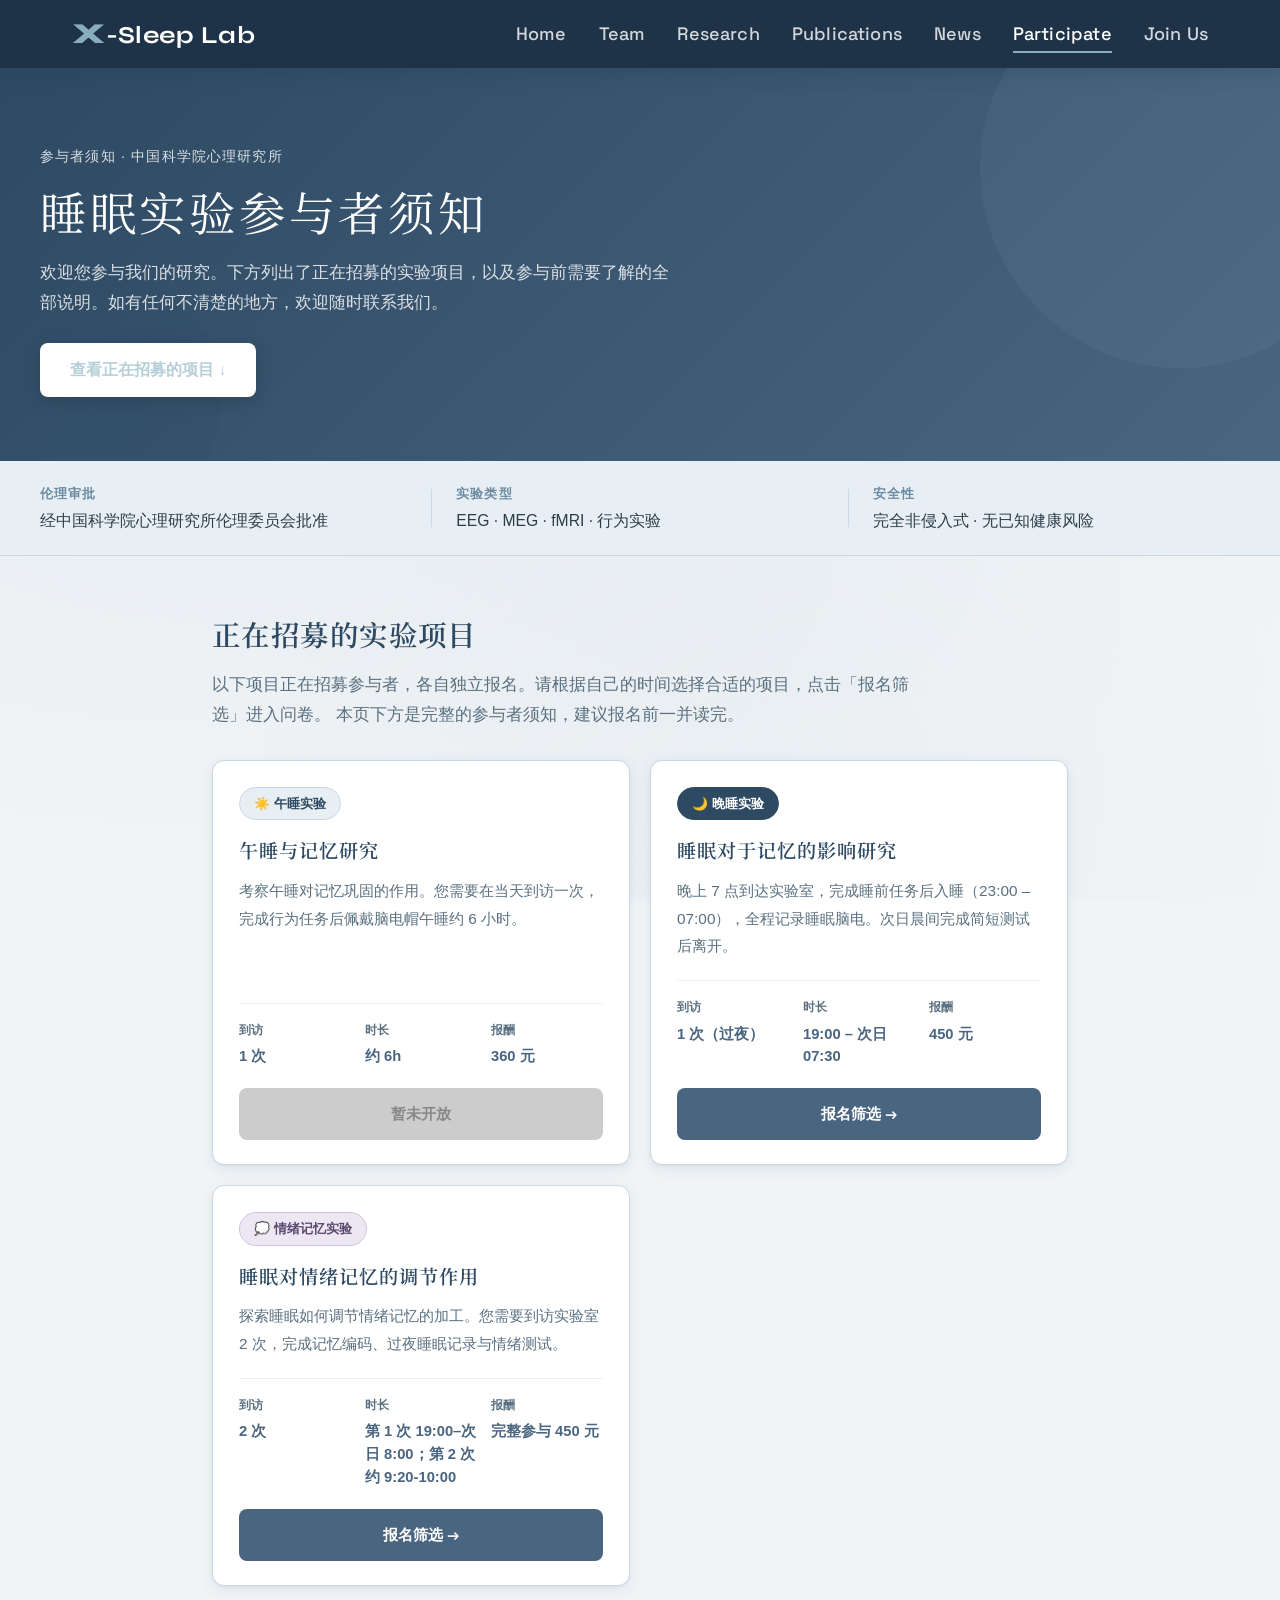
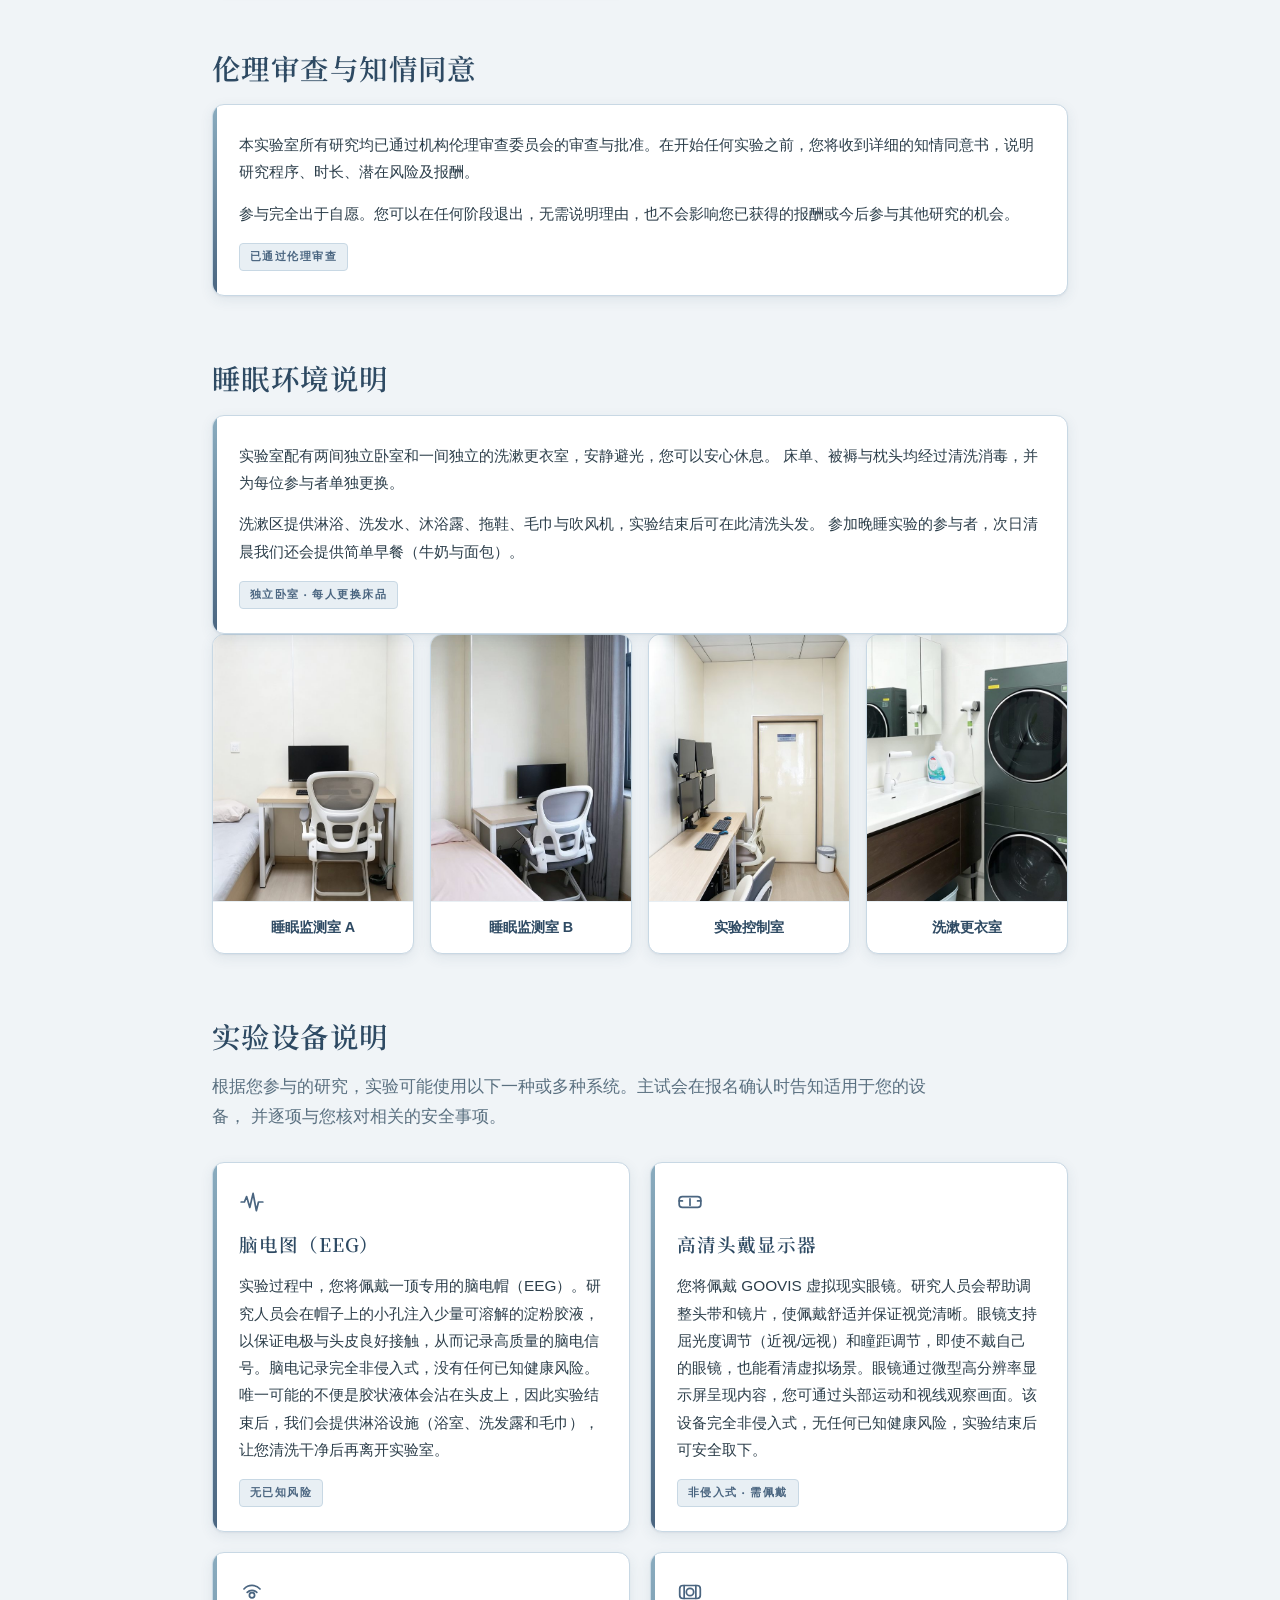
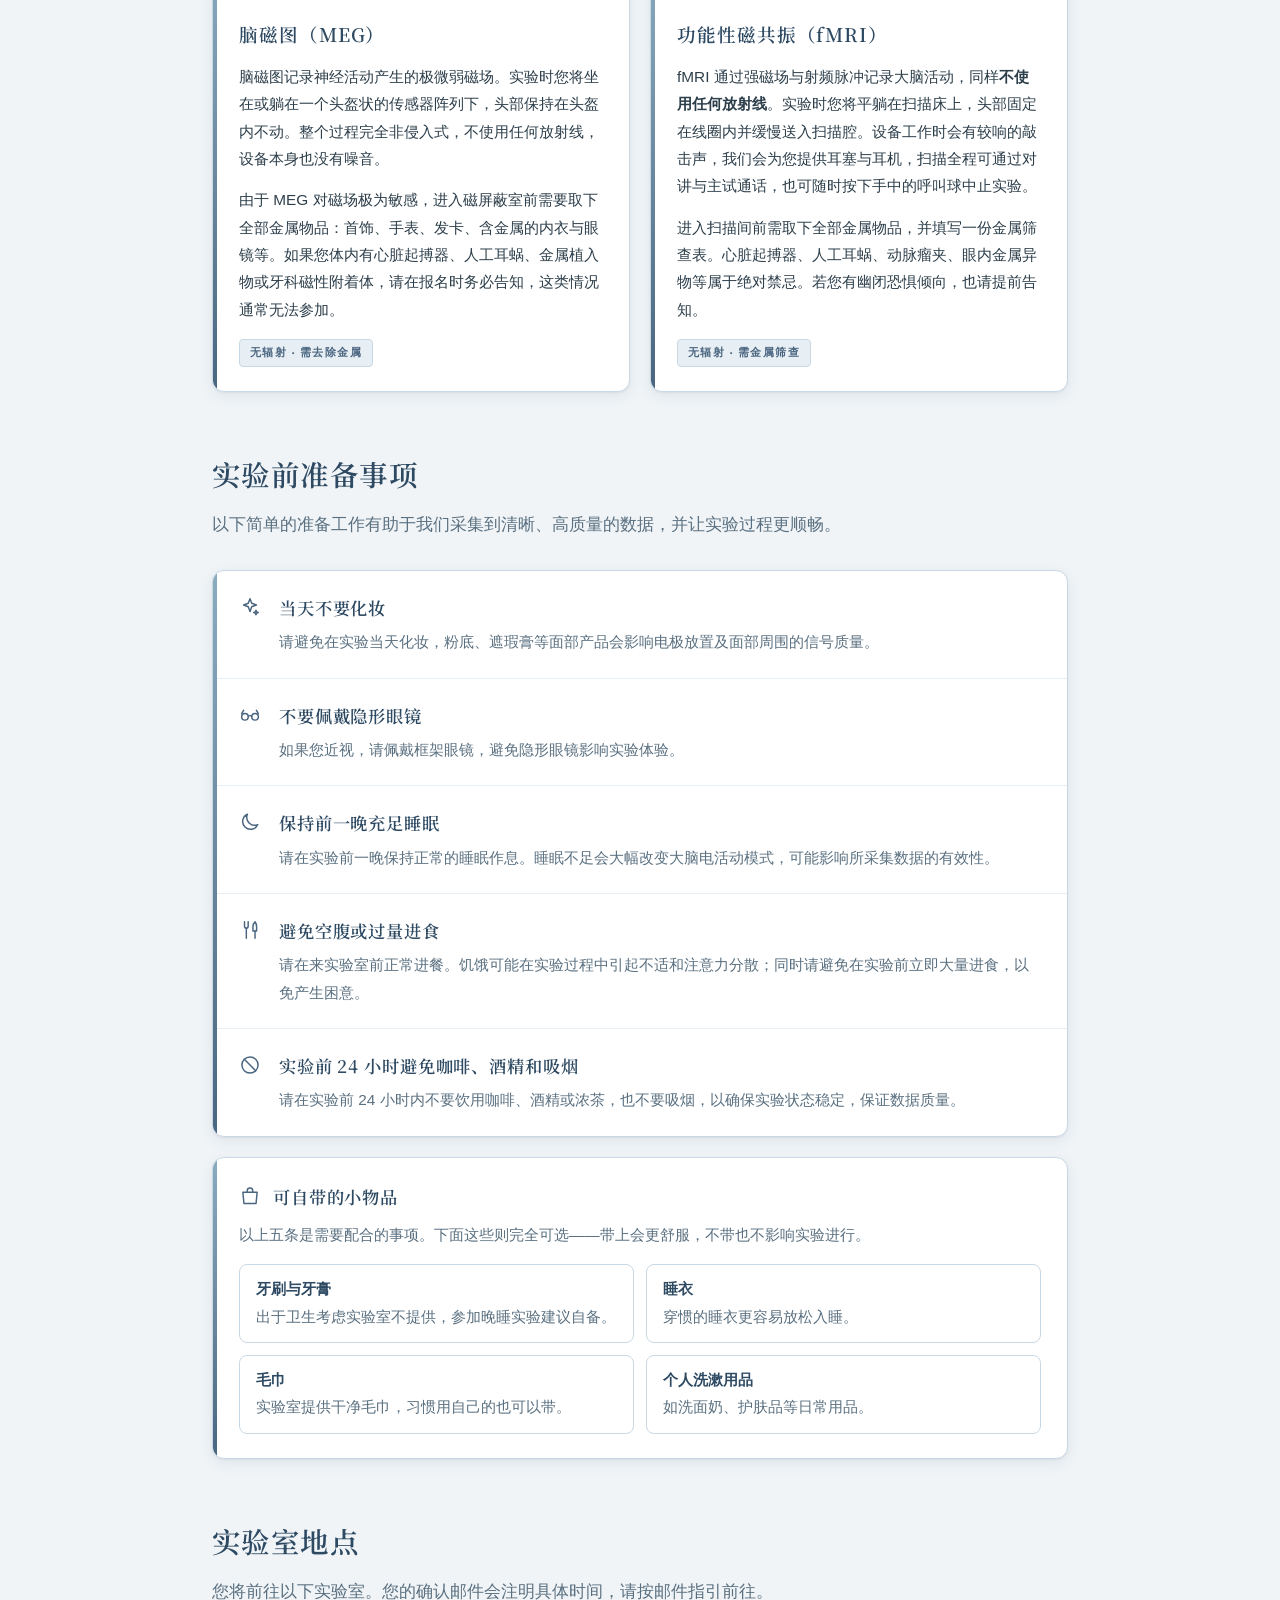
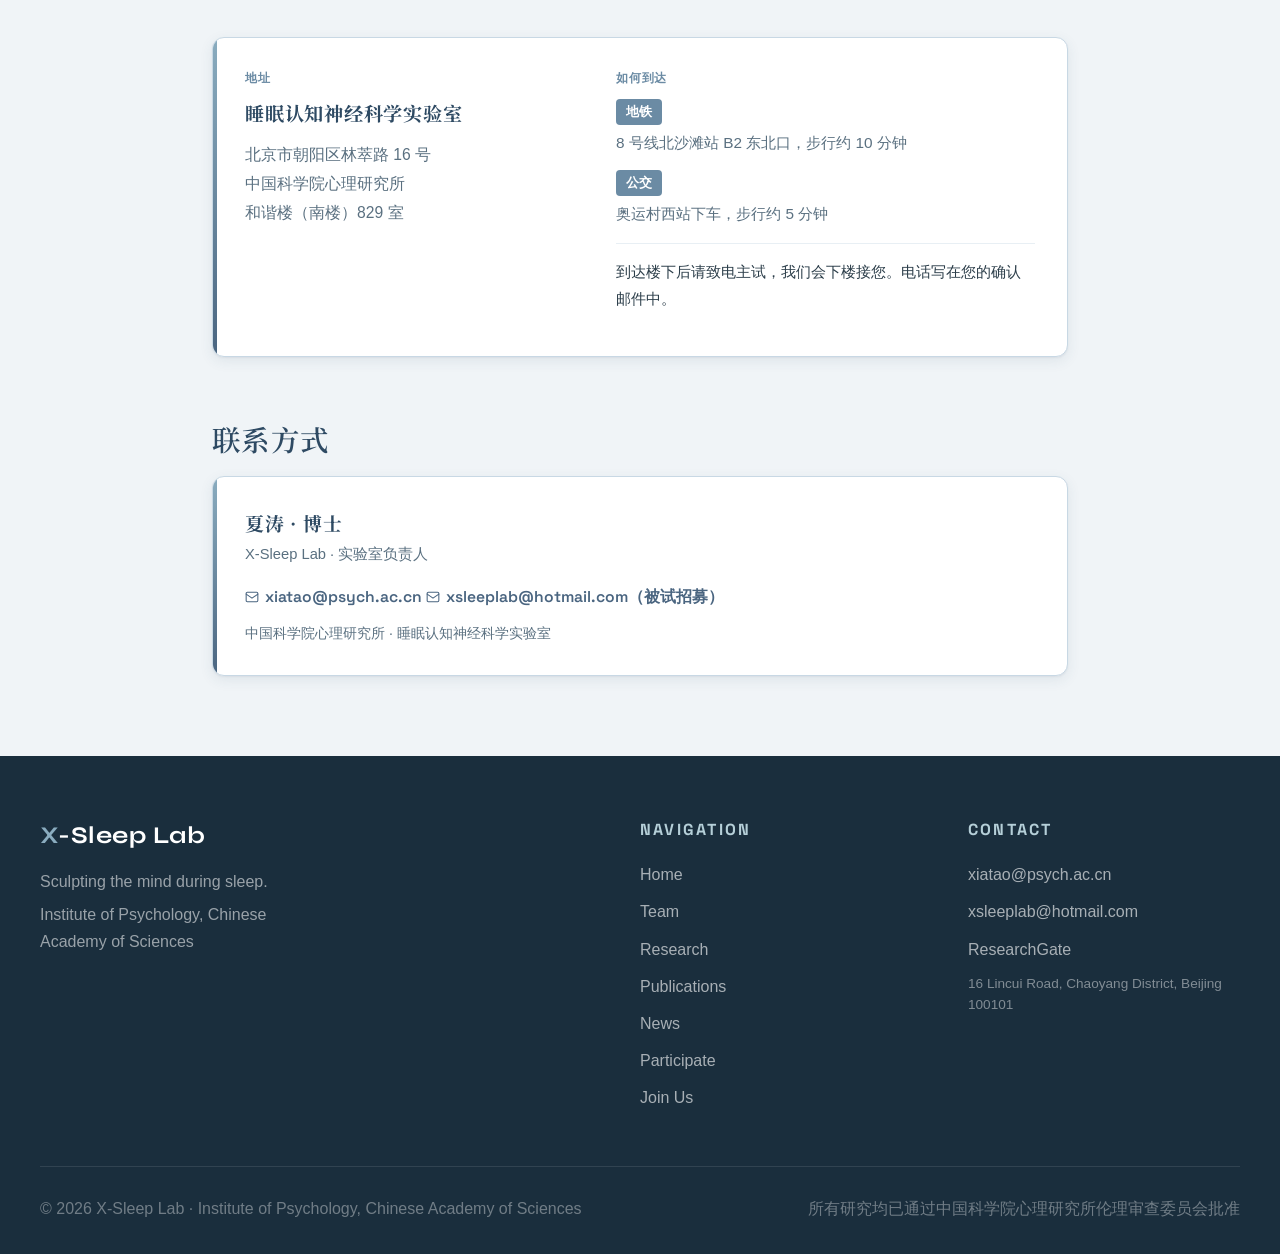
==== commit 428eb1bf: "Update index.html" ====
--- a/signup/index.html
+++ b/signup/index.html
@@ -122,6 +122,14 @@
     .checkbox-group input[type="checkbox"]{width:18px;height:18px;margin-top:3px;accent-color:var(--color-primary);flex-shrink:0}
     .checkbox-group label{font-size:0.92rem;color:var(--color-text);cursor:pointer;line-height:1.55}
 
+    /* Custom screening checkbox options (styled like radio-options) */
+    .checkbox-group{display:flex;flex-wrap:wrap;gap:8px;margin-top:4px}
+    .checkbox-option{position:relative}
+    .checkbox-option input[type="checkbox"]{position:absolute;opacity:0;width:0;height:0}
+    .checkbox-option label{display:inline-flex;align-items:center;padding:8px 16px;border:1.5px solid var(--color-border);border-radius:var(--radius-sm);font-size:0.88rem;color:var(--color-text);cursor:pointer;transition:var(--transition);background:var(--color-white);user-select:none}
+    .checkbox-option label:hover{border-color:var(--color-primary-mid);background:var(--color-bg-alt)}
+    .checkbox-option input[type="checkbox"]:checked+label{background:var(--color-primary);color:var(--color-white);border-color:var(--color-primary);box-shadow:0 2px 8px rgba(74,101,128,0.25)}
+
     .checkbox-grid{display:grid;grid-template-columns:repeat(auto-fill,minmax(120px,1fr));gap:10px;margin-top:8px}
     .checkbox-grid .checkbox-group{padding:10px 14px;border:1.5px solid var(--color-border);border-radius:var(--radius-sm);transition:var(--transition);background:var(--color-white)}
     .checkbox-grid .checkbox-group:has(input:checked){border-color:var(--color-primary);background:rgba(74,101,128,0.06)}
@@ -591,1368 +599,8 @@
   </div>
 </footer>
 
-<script>
-
-// ==================== EXPERIMENT DATA ====================
-
-// type → 显示标签映射
-const TYPE_LABEL = { nap: '午睡实验', overnight: '晚睡实验' };
-const TYPE_ICON  = { nap: '☀️', overnight: '🌙' };
-
-const EXPERIMENTS = [
-  {
-    id: 'nap-memory',
-    type: 'nap',
-    title: '午睡与记忆研究',
-    brief: '午睡对于记忆的影响',
-    visits: '1 次',
-    duration: '约 6 小时',
-    reward: '共360 元',
-    active: false,
-    guide: {
-      scheduleSummary: [
-        '上午：10:00 - 11:30 纯行为实验',
-        '下午：12:30 - 17:00 行为实验与睡眠脑电监测（包括脑电前的准备时间）',
-      ],
-      timeline: [
-        { time: '上午 10:00 - 11:30', desc: '完成当天行为实验任务' },
-        { time: '中午 12:30', desc: '到达实验室' },
-        { time: '下午 12:30 - 13:00', desc: '在洗漱间洗头，并用舒适的温度吹头' },
-        { time: '下午 13:00 - 13:30', desc: '脑电实验前期准备' },
-        { time: '下午 13:30 - 14:30', desc: '完成睡前实验任务' },
-        { time: '下午 14:30 - 16:00', desc: '进行午休' },
-        { time: '下午 16:00 - 16:30', desc: '完成醒后实验任务' },
-        { time: '下午 16:30 - 17:00', desc: '在洗漱间洗头，并用舒适的温度吹头' },
-      ],
-      prep: [
-        '如眼睛较易疲劳，可以自行准备眼药水',
-      ],
-    },
-  },
-  {
-    id: 'overnight-sleep',
-    type: 'overnight',
-    title: '夜间睡眠研究',
-    brief: '晚上 7 点到达实验室，在实验室睡一夜（23:00 – 07:00），全程记录睡眠脑电。次日晨间完成简短测试后离开。',
-    visits: '1 次（过夜）',
-    duration: '19:00 – 次日 07:30',
-    reward: '450 元',
-    guide: {
-      scheduleSummary: [
-        '晚上：19:00 - 23:00 到达、准备与睡前实验',
-        '睡眠：23:00 - 07:00（全程脑电记录）',
-        '晨间：07:00 - 07:30 醒后实验后离开',
-      ],
-      timeline: [
-        { time: '19:00', desc: '到达实验室，熟悉环境' },
-        { time: '19:00 - 19:30', desc: '洗漱准备' },
-        { time: '19:30 - 20:00', desc: '佩戴脑电设备' },
-        { time: '20:00 - 22:30', desc: '完成睡前实验任务' },
-        { time: '22:30 - 23:00', desc: '睡前最后准备' },
-        { time: '23:00', desc: '入睡（全程脑电记录）' },
-        { time: '07:00', desc: '起床，洗漱' },
-        { time: '07:00 - 07:30', desc: '完成醒后实验任务' },
-      ],
-      prep: [
-        '<strong>牙刷与牙膏</strong> — 出于卫生考虑，实验室不提供牙刷',
-        '<strong>睡衣</strong> — 建议携带舒适的睡衣',
-        '<strong>毛巾</strong> — 我们会提供毛巾，您也可以自带',
-        '<strong>其他洗漱用品</strong> — 洗面奶、护肤品等个人用品',
-        '<strong>助眠物品</strong> — 如有耳塞、眼罩等习惯可携带',
-      ],
-    },
-  },
-  // Add more experiments here as needed
-];
-
-const PSQI_Q5 = [
-  {key:'q5a',text:'不能在 30 分钟内入睡'},{key:'q5b',text:'半夜或凌晨醒来'},
-  {key:'q5c',text:'起夜上厕所'},{key:'q5d',text:'呼吸不畅'},{key:'q5e',text:'咳嗽或鼾声大'},
-  {key:'q5f',text:'感到太冷'},{key:'q5g',text:'感到太热'},{key:'q5h',text:'做噩梦'},
-  {key:'q5i',text:'感到疼痛'},{key:'q5j',text:'其他原因而难以入睡'},
-];
-const FREQ03 = [{value:0,label:'无'},{value:1,label:'每周不到一次'},{value:2,label:'每周一两次'},{value:3,label:'每周三次以上'}];
-const ISI_Q = [
-  {text:'入睡困难程度',options:['无','轻微','中度','严重','非常严重']},
-  {text:'维持睡眠困难程度',options:['无','轻微','中度','严重','非常严重']},
-  {text:'早醒问题',options:['无','轻微','中度','严重','非常严重']},
-  {text:'对睡眠模式的满意程度',options:['非常满意','满意','一般','不满意','非常不满意']},
-  {text:'睡眠问题对日常功能的影响程度',options:['没有影响','轻微影响','有些影响','较大影响','非常影响']},
-  {text:'睡眠问题被他人注意到的程度',options:['没有','轻微','有些','较明显','非常明显']},
-  {text:'对睡眠问题的担忧程度',options:['一点也不担忧','轻微担忧','有些担忧','较为担忧','非常担忧']},
-];
-const DASS_Q = [
-  '我发现自己很难放松下来','我感到口干','我好像不能有什么好的感觉','我感到呼吸困难',
-  '我感到做事缺乏主动性','我对事情容易反应过度','我有颤抖的感觉（例如手抖）','我感到精神紧张',
-  '我担心自己在某些场合会惊慌失措出洋相','我觉得对未来没什么可期望的','我发现自己变得烦躁不安',
-  '我发现自己很难放松','我感到悲伤和沮丧','我不能容忍任何阻碍我做事的事物',
-  '我感到快要惊慌失措了','我对任何事情都不能产生热情','我觉得自己不怎么有价值',
-  '我觉得自己相当敏感','我感到心跳明显加快但并没有做任何体力活动','我无缘无故地感到害怕','我觉得生活没有意义',
-];
-const DASS_OPT = [{value:0,label:'不符合'},{value:1,label:'有时符合'},{value:2,label:'常常符合'},{value:3,label:'总是符合'}];
-
-// DASS 测谎题：插入到 DASS-21 中间，不单独成步。
-// insertAfter = 在第几道 DASS 题之后插入（0-indexed）。
-// check: 'attention' = 必须选"有时符合"(value===1)；'impossible' = 选"常常/总是"(value>=2)视为不诚实。
-const DASS_LIE = [
-  { text: '请在本题选择"有时符合"', insertAfter: 9, check: 'attention' },
-  { text: '我从来没有感到过疲倦或困倦', insertAfter: 14, check: 'impossible' },
-];
-
-// 构建 DASS 显示序列（21 + 2 = 23 题），每项标记来源。
-function buildDassDisplay() {
-  const display = [];
-  let lieIdx = 0;
-  for (let i = 0; i < DASS_Q.length; i++) {
-    display.push({ type: 'dass', text: DASS_Q[i], dassIdx: i });
-    while (lieIdx < DASS_LIE.length && DASS_LIE[lieIdx].insertAfter === i) {
-      display.push({ type: 'lie', text: DASS_LIE[lieIdx].text, check: DASS_LIE[lieIdx].check });
-      lieIdx++;
-    }
-  }
-  return display;
-}
-const DASS_DISPLAY = buildDassDisplay();
-
-// rMEQ（简化版晨昏型问卷）— 取自 Horne & Östberg MEQ 中文版的第 1、7、10、18、19 题，
-// 选项权重与原版完全一致。总分 4–25，用于排除极端昼夜类型。
-const RMEQ_Q = [
-  { text: '如果您能够完全自由地计划白天的时间，您希望大约在什么时间起床？', options: [
-    {value:5,label:'早上 5:00 – 6:30'},
-    {value:4,label:'早上 6:30 – 7:45'},
-    {value:3,label:'早上 7:45 – 9:45'},
-    {value:2,label:'早上 9:45 – 11:00'},
-    {value:1,label:'早上 11:00 – 正午 12:00'},
-  ]},
-  { text: '清晨起床后的半小时内，您的感觉如何？', options: [
-    {value:1,label:'非常疲倦'},
-    {value:2,label:'稍微疲倦'},
-    {value:3,label:'一般清醒'},
-    {value:4,label:'非常清醒'},
-  ]},
-  { text: '在夜晚，您大约到什么时候会感到疲倦、需要睡觉？', options: [
-    {value:5,label:'晚上 20:00 – 21:00'},
-    {value:4,label:'晚上 21:00 – 22:15'},
-    {value:3,label:'晚上 22:15 – 次日 00:45'},
-    {value:2,label:'凌晨 00:45 – 02:00'},
-    {value:1,label:'凌晨 02:00 – 03:00'},
-  ]},
-  { text: '一天之中，哪个时段是您状态最好的时间？', options: [
-    {value:5,label:'早上 5:00 – 8:00'},
-    {value:4,label:'早上 8:00 – 10:00'},
-    {value:3,label:'上午 10:00 – 下午 17:00'},
-    {value:2,label:'下午 17:00 – 22:00'},
-    {value:1,label:'晚上 22:00 – 次日 05:00'},
-  ]},
-  { text: '人可分为「清晨」型（早鸟）和「夜晚」型（夜猫）两类，您认为自己属于哪一类？', options: [
-    {value:6,label:'绝对「清晨」型'},
-    {value:4,label:'「清晨」型多过「夜晚」型'},
-    {value:2,label:'「夜晚」型多过「清晨」型'},
-    {value:0,label:'绝对「夜晚」型'},
-  ]},
-];
-
-let currentStep = 0;
-let selectedExpId = null;
-// 步骤定义。数组下标即 DOM 里的 step-N。
-const ALL_STEPS = ['知情同意','基本信息','视力','环境适应','PSQI','ISI','昼夜节律','DASS-21','时间安排'];
-
-// 每个项目实际要走的步骤。视力只对午睡实验有意义——该实验含精细视觉任务，
-// 晚睡实验不涉及，因此整步跳过，也不参与合格判定。
-const STEP_VISION = 2;
-// 不含第 8 步：时间不再在问卷里问，改为通过筛选后在结果页选具体时段，
-// 免得被淘汰的人白填一遍时间。
-const EXPERIMENT_STEPS = {
-  'nap-memory':      [0, 1, 2, 3, 4, 5, 6, 7],
-  'overnight-sleep': [0, 1, 2, 3, 4, 5, 6, 7],
-};
-let activeSteps = ALL_STEPS.map((_, i) => i);
-const visionRequired = () => activeSteps.indexOf(STEP_VISION) !== -1;
-const lastStep = () => activeSteps[activeSteps.length - 1];
-
-const HABIT_Q = [
-  { text: '换到陌生环境睡觉，睡眠受到多大影响？', options: [
-    {value:0,label:'完全没影响，沾枕头就睡着'},{value:1,label:'轻微影响，半小时内能睡着'},
-    {value:2,label:'明显影响，需要1小时以上'},{value:3,label:'严重影响，几乎整晚睡不着'}
-  ]},
-  { text: '对睡眠环境中的声音敏感吗？', options: [
-    {value:0,label:'不敏感，甚至需要背景音'},{value:1,label:'一般，普通安静即可'},{value:2,label:'非常敏感，细微声音都会惊醒'}
-  ]},
-  { text: '平时容易觉得皮肤发痒或有异物感吗？', options: [
-    {value:0,label:'不容易，皮肤耐受度高'},{value:1,label:'一般'},{value:2,label:'容易，对异物感很敏感'}
-  ]},
-  { text: '目前的吸烟情况', options: [
-    {value:0,label:'不吸烟'},{value:1,label:'已戒烟'},{value:2,label:'吸烟'}
-  ], hasDetail: true },
-  { text: '近期是否服用过助眠药物等', options: [
-    {value:0,label:'否'},{value:1,label:'是'}
-  ], hasDetail: true },
-];
-
-// ==================== INIT ====================
-document.addEventListener('DOMContentLoaded', () => {
-  // 确认链接：邮件中的确认按钮带 ?confirm=token
-  const params = new URLSearchParams(window.location.search);
-  const confirmToken = params.get('confirm');
-  if (confirmToken) {
-    showConfirmPage(confirmToken);
-    return;
-  }
-
-  // 没有 ?project= 参数 → 说明直接访问，引导到参与者须知页选择实验
-  const projectId = params.get('project');
-  if (!projectId || !EXPERIMENTS.find(e => e.id === projectId && e.active !== false)) {
-    window.location.replace('../participate.html');
-    return;
-  }
-
-  // 有有效 project 参数 → 直接进入问卷
-  renderPSQI();
-  renderISI();
-  renderRMEQ();
-  renderDASS();
-  renderHabit();
-  selectExperiment(projectId);
-});
-
-// ==================== CONFIRM FLOW ====================
-function showConfirmPage(token) {
-  // 隐藏其他页面
-  document.getElementById('landing-page').style.display = 'none';
-  document.getElementById('questionnaire-page').style.display = 'none';
-  document.getElementById('results-page').style.display = 'none';
-  document.getElementById('confirm-page').style.display = '';
-
-  // 调用 SCF confirm action
-  fetchJSONWithTimeout(SUBMIT_ENDPOINT, {
-    method: 'POST',
-    headers: { 'Content-Type': 'application/json' },
-    body: JSON.stringify({ action: 'confirm', token: token }),
-  }, 15000).then(function (res) {
-    if (!res || !res.ok) {
-      showConfirmState('error');
-      return;
-    }
-    if (res.status === 'confirmed') {
-      var detail = document.getElementById('confirm-success-detail');
-      var msg = '';
-      if (res.name) msg += '<strong>' + res.name + '</strong>，';
-      if (res.date) msg += '您预约的 <strong>' + res.date + '</strong> 的实验已确认。';
-      else msg += '您的预约已确认成功。';
-      detail.innerHTML = msg;
-      showConfirmState('success');
-    } else if (res.status === 'already') {
-      showConfirmState('already');
-    } else if (res.status === 'not-found') {
-      showConfirmState('not-found');
-    } else {
-      showConfirmState('error');
-    }
-  }).catch(function () {
-    showConfirmState('error');
-  });
-}
-
-function showConfirmState(state) {
-  var states = ['loading', 'success', 'already', 'not-found', 'error'];
-  states.forEach(function (s) {
-    var el = document.getElementById('confirm-' + s);
-    if (el) el.style.display = (s === state) ? '' : 'none';
-  });
-}
-
-function renderExperiments() {
-  const c = document.getElementById('experiment-cards');
-  const activeExps = EXPERIMENTS.filter(e => e.active !== false);
-  c.innerHTML = activeExps.map(exp => `
-    <div class="exp-card">
-      <div class="exp-card-header">
-        <span class="exp-type-badge ${exp.type}">${TYPE_ICON[exp.type] || ''} ${TYPE_LABEL[exp.type] || exp.type}</span>
-        <h3>${exp.title}</h3>
-      </div>
-      <div class="exp-card-body"><p>${exp.brief}</p></div>
-      <div class="exp-card-meta">
-        <div class="exp-meta-item"><span class="exp-meta-label">到访</span><span class="exp-meta-value">${exp.visits}</span></div>
-        <div class="exp-meta-item"><span class="exp-meta-label">时长</span><span class="exp-meta-value">${exp.duration}</span></div>
-        <div class="exp-meta-item"><span class="exp-meta-label">报酬</span><span class="exp-meta-value">${exp.reward}</span></div>
-      </div>
-      <div class="exp-card-action"><button class="btn btn-primary btn-block" onclick="selectExperiment('${exp.id}')">立即报名 →</button></div>
-    </div>
-  `).join('');
-}
-
-function renderRadioGroup(cid, name, opts) {
-  const c = document.getElementById(cid);
-  if (!c) return;
-  c.innerHTML = opts.map(o => `<div class="radio-option"><input type="radio" name="${name}" id="${name}-${o.value}" value="${o.value}"><label for="${name}-${o.value}">${o.label}</label></div>`).join('');
-}
-
-function renderPSQI() {
-  const c = document.getElementById('psqi-q5-items');
-  c.innerHTML = PSQI_Q5.map((it, i) => {
-    let extra = '';
-    if (it.key === 'q5j') {
-      extra = '<input type="text" class="form-input" id="psqi-q5j-detail" placeholder="请简要说明其他原因" style="margin-top:8px;display:none">';
-    }
-    return `<div class="q-item"><label class="form-label"><span class="q-item-number">5.${i+1}</span> ${it.text}</label><div class="radio-group" id="psqi-${it.key}"></div>${extra}</div>`;
-  }).join('');
-  PSQI_Q5.forEach(it => renderRadioGroup('psqi-'+it.key, 'psqi-'+it.key, FREQ03));
-  // "其他原因"选非零时显示文字输入框
-  document.querySelectorAll('input[name="psqi-q5j"]').forEach(r => {
-    r.addEventListener('change', () => {
-      const det = document.getElementById('psqi-q5j-detail');
-      det.style.display = r.value > 0 ? 'block' : 'none';
-    });
-  });
-  renderRadioGroup('psqi-q6','psqi-q6',FREQ03);
-  renderRadioGroup('psqi-q7','psqi-q7',FREQ03);
-  renderRadioGroup('psqi-q8','psqi-q8',[{value:0,label:'没有困难'},{value:1,label:'一点困难'},{value:2,label:'比较困难'},{value:3,label:'很大困难'}]);
-  renderRadioGroup('psqi-q9','psqi-q9',[{value:0,label:'很好'},{value:1,label:'较好'},{value:2,label:'较差'},{value:3,label:'很差'}]);
-}
-
-function renderISI() {
-  const c = document.getElementById('isi-items');
-  c.innerHTML = ISI_Q.map((q,i) => `<div class="q-item"><label class="form-label"><span class="q-item-number">${i+1}.</span> ${q.text}</label><div class="radio-group" id="isi-q${i}"></div></div>`).join('');
-  ISI_Q.forEach((q,i) => renderRadioGroup('isi-q'+i,'isi-q'+i, q.options.map((l,v) => ({value:v,label:l}))));
-}
-
-function renderDASS() {
-  const c = document.getElementById('dass-items');
-  c.innerHTML = DASS_DISPLAY.map((item, di) =>
-    `<div class="q-item"><label class="form-label"><span class="q-item-number">${di+1}.</span> ${item.text}</label><div class="radio-group" id="dass-q${di}"></div></div>`
-  ).join('');
-  DASS_DISPLAY.forEach((_, di) => renderRadioGroup('dass-q'+di, 'dass-q'+di, DASS_OPT));
-}
-
-function renderRMEQ() {
-  const c = document.getElementById('rmeq-items');
-  if (!c) return;
-  c.innerHTML = RMEQ_Q.map((q,i) => `<div class="q-item"><label class="form-label"><span class="q-item-number">${i+1}.</span> ${q.text}</label><div class="radio-group" id="rmeq-q${i}"></div></div>`).join('');
-  RMEQ_Q.forEach((q,i) => renderRadioGroup('rmeq-q'+i,'rmeq-q'+i, q.options));
-}
-
-function renderHabit() {
-  HABIT_Q.forEach((q, i) => {
-    renderRadioGroup('habit-q'+i, 'habit-q'+i, q.options);
-    if (q.hasDetail) {
-      document.querySelectorAll('input[name="habit-q'+i+'"]').forEach(r => {
-        r.addEventListener('change', () => {
-          const det = document.getElementById('habit-q'+i+'-detail');
-          det.style.display = r.value > 0 ? 'block' : 'none';
-        });
-      });
-    }
-  });
-  renderRadioGroup('habit-dye', 'habit-dye', [{value:0,label:'否'},{value:1,label:'是'}]);
-  // 互斥逻辑：勾选"无以上情况"则取消其他选项，反之亦然
-  const noneBox = document.getElementById('habit-q5e');
-  const otherBoxes = ['habit-q5a','habit-q5b','habit-q5c','habit-q5d'].map(id => document.getElementById(id));
-  if (noneBox) {
-    noneBox.addEventListener('change', () => {
-      if (noneBox.checked) otherBoxes.forEach(b => { if(b) b.checked = false; });
-    });
-  }
-  otherBoxes.forEach(b => {
-    if (b) b.addEventListener('change', () => {
-      if (b.checked && noneBox) noneBox.checked = false;
-    });
-  });
-}
-
-// ==================== NAVIGATION ====================
-function renderScheduleTimeline(exp) {
-  const el = document.getElementById('schedule-timeline');
-  if (!el || !exp.guide) { if (el) el.style.display='none'; return; }
-  const summary = exp.guide.scheduleSummary;
-  if (!summary || summary.length === 0) { el.style.display='none'; return; }
-  let h = '<h4>📅 实验时间安排</h4><ul class="mini-timeline">';
-  summary.forEach(s => { h += '<li><span class="mt-desc">' + s + '</span></li>'; });
-  h += '</ul>';
-  el.innerHTML = h;
-  el.style.display = 'block';
-}
-
-function selectExperiment(id) {
-  selectedExpId = id;
-  const exp = EXPERIMENTS.find(e => e.id === id);
-  if (!exp) return;
-  activeSteps = EXPERIMENT_STEPS[id] || ALL_STEPS.map((_, i) => i);
-  document.getElementById('q-exp-badge').className = 'exp-type-badge ' + exp.type;
-  document.getElementById('q-exp-badge').textContent = (TYPE_ICON[exp.type] || '') + ' ' + (TYPE_LABEL[exp.type] || exp.type);
-  document.getElementById('q-exp-title').textContent = exp.title;
-  renderScheduleTimeline(exp);
-  document.getElementById('landing-page').style.display = 'none';
-  document.getElementById('questionnaire-page').style.display = 'block';
-  document.getElementById('results-page').style.display = 'none';
-  showStep(0);
-}
-
-function backToLanding() {
-  window.location.replace('../participate.html');
-}
-
-function showStep(step) {
-  currentStep = step;
-  document.querySelectorAll('.q-step-panel').forEach(p => p.classList.remove('active'));
-  const panel = document.getElementById('step-'+step);
-  if (panel) panel.classList.add('active');
-  renderProgress();
-  window.scrollTo({top:200,behavior:'smooth'});
-}
-
-// ==================== 提前退出 ====================
-// 只对客观、非敏感的判据做即时判定。PSQI / ISI / rMEQ / DASS 一律留到最后
-// 统一给中性结论——填完量表就立刻被弹出，等于告诉对方是哪一项心理或睡眠
-// 指标把他刷掉了。
-const AGE_MIN = 18, AGE_MAX = 24;
-
-function visionFailReason() {
-  const n = id => parseInt(document.getElementById(id).value) || 0;
-  const astigDeg = n('vision-astigmatism-degree');
-  if (astigDeg >= 100) return '散光度数达到或超过 100 度';
-  if (n('vision-left-myopia') >= 800 || n('vision-right-myopia') >= 800) return '近视度数达到或超过 800 度';
-  if (n('vision-left-hyperopia') >= 200 || n('vision-right-hyperopia') >= 200) return '远视度数达到或超过 200 度';
-  return '视力条件不符合本实验要求';
-}
-
-function habitFailReason() {
-  if (getRadio('habit-q0') > 1) return '在陌生环境中入睡较为困难';
-  if (getRadio('habit-q1') > 1) return '对睡眠环境中的声音较为敏感';
-  if (getRadio('habit-q2') > 1) return '对皮肤异物感较为敏感（脑电帽佩戴时间较长）';
-  if (getRadio('habit-q3') !== 0) return '本实验要求参与者从不吸烟';
-  if (getRadio('habit-q4') !== 0) return '近期服用过助眠或精神类药物';
-  return '存在可能影响睡眠记录的健康状况';
-}
-
-// 返回 null 表示该步没有触发提前退出
-function earlyExitReason(step) {
-  if (step === 1) {
-    const age = parseInt(document.getElementById('f-age').value);
-    if (!isNaN(age) && (age < AGE_MIN || age > AGE_MAX))
-      return { where: '年龄', why: `本实验招募 ${AGE_MIN}–${AGE_MAX} 岁的参与者` };
-  }
-  if (step === 2 && visionRequired() && !checkVisionPass())
-    return { where: '视力', why: visionFailReason() };
-  if (step === 3) {
-    if (!checkDyePass()) return { where: '染发', why: '三个月内染过头发', dye: true };
-    if (!checkHabitPass()) return { where: '环境适应', why: habitFailReason() };
-  }
-  return null;
-}
-
-function showEarlyExit(exit) {
-  document.getElementById('landing-page').style.display = 'none';
-  document.getElementById('questionnaire-page').style.display = 'none';
-  document.getElementById('results-page').style.display = 'block';
-  document.getElementById('result-pass').style.display = 'none';
-  document.getElementById('result-fail').style.display = 'block';
-
-  const reason = document.getElementById('fail-reason');
-  if (reason) {
-    reason.style.display = 'block';
-    document.getElementById('fail-reason-text').textContent = exit.why + '，因此无法参加本次实验。';
-  }
-  const dyeNote = document.getElementById('fail-dye-note');
-  if (dyeNote) {
-    dyeNote.style.display = exit.dye ? 'block' : 'none';
-    if (exit.dye) document.getElementById('fail-dye-text').textContent =
-      '距上次染发满三个月后，欢迎您再次报名。';
-  }
-  window.scrollTo({ top: 0, behavior: 'smooth' });
-}
-
-// 前进/后退都沿 activeSteps 走，而不是按 step-N 递增，
-// 这样跳过的步骤（如晚睡实验的视力）不会被访问到。
-async function goNext() {
-  if (!validateStep(currentStep)) return;
-  const exit = earlyExitReason(currentStep);
-  if (exit) { reportEarlyExit(exit); showEarlyExit(exit); return; }
-
-  // step 1（基本信息）通过后，向服务端检查邮箱/手机号是否已报名
-  if (currentStep === 1) {
-    const btn = document.querySelector('#step-1 .btn-primary');
-    const origText = btn.textContent;
-    btn.disabled = true;
-    btn.textContent = '检查中...';
-    try {
-      const r = await checkDuplicateOnServer();
-      if (r.duplicate) {
-        var el = document.getElementById('err-duplicate');
-        if (el) {
-          var fieldLabel = r.dupField === 'name' ? '姓名' : r.dupField === 'email' ? '邮箱' : r.dupField === 'phone' ? '手机号' : r.dupField === 'wechat' ? '微信号' : '信息';
-          el.textContent = '该' + fieldLabel + '已被使用，请勿重复报名。如有疑问请联系 xsleeplab@hotmail.com';
-        }
-        showErr('err-duplicate');
-        if (el) el.scrollIntoView({ behavior: 'smooth', block: 'center' });
-        return;
-      }
-    } finally {
-      btn.disabled = false;
-      btn.textContent = origText;
-    }
-  }
-
-  const i = activeSteps.indexOf(currentStep);
-  if (i === activeSteps.length - 1) { submitQuestionnaire(); return; }
-  if (i > -1) showStep(activeSteps[i + 1]);
-}
-
-function goPrev() {
-  const i = activeSteps.indexOf(currentStep);
-  if (i > 0) showStep(activeSteps[i - 1]);
-  else backToLanding();
-}
-
-function renderProgress() {
-  const c = document.getElementById('step-progress');
-  const pos = activeSteps.indexOf(currentStep);
-  let h = '';
-  activeSteps.forEach((stepId, i) => {
-    const done = i < pos, active = i === pos;
-    h += `<div class="step-circle ${done?'done':''} ${active?'active':''}" title="${ALL_STEPS[stepId]}">${done?'✓':i+1}</div>`;
-    if (i < activeSteps.length-1) h += `<div class="step-line ${done?'done':''}"></div>`;
-  });
-  c.innerHTML = h;
-}
-
-// ==================== VALIDATION ====================
-function validateStep(step) {
-  clearErrors(); let v = true;
-  if (step===0) { if (!document.getElementById('consent-check').checked) { showErr('err-consent'); v=false; } }
-  if (step===1) {
-    if (!document.getElementById('f-name').value.trim()) { showErr('err-name'); v=false; }
-    const ph = document.getElementById('f-phone').value.trim();
-    if (!ph||ph.length<11) { showErr('err-phone'); v=false; }
-    const em = document.getElementById('f-email').value.trim();
-    if (!em||!em.includes('@')) { showErr('err-email'); v=false; }
-    if (!document.getElementById('f-wechat').value.trim()) { showErr('err-wechat'); v=false; }
-    // 这里只做合理性校验；18–26 岁的入组要求由 earlyExitReason 判定，
-    // 好让超龄的人看到明确原因，而不是一句"请输入有效年龄"。
-    const ag = document.getElementById('f-age').value;
-    if (!ag||ag<16||ag>80) { showErr('err-age'); v=false; }
-    if (!document.querySelector('input[name="gender"]:checked')) { showErr('err-gender'); v=false; }
-  }
-  if (step===2) {
-    const lm = parseInt(document.getElementById('vision-left-myopia').value);
-    const rm = parseInt(document.getElementById('vision-right-myopia').value);
-    const lh = parseInt(document.getElementById('vision-left-hyperopia').value) || 0;
-    const rh = parseInt(document.getElementById('vision-right-hyperopia').value) || 0;
-    const astigDeg = document.getElementById('vision-astigmatism-degree');
-    const glasses = document.querySelector('input[name="vision-glasses"]:checked');
-    if (isNaN(lm) || isNaN(rm) || isNaN(lh) || isNaN(rh) || !astigDeg || astigDeg.value === '' || !glasses) { showErr('err-vision'); v=false; }
-  }
-  if (step===3) {
-    for (let i=0;i<HABIT_Q.length;i++) { if (!document.querySelector('input[name="habit-q'+i+'"]:checked')) { showErr('err-habit'); v=false; break; } }
-    if (v) { const q5=document.querySelectorAll('#habit-q5 input:checked'); if (q5.length===0) { showErr('err-habit'); v=false; } }
-    if (!document.querySelector('input[name="habit-dye"]:checked')) { showErr('err-dye'); v=false; }
-  }
-  if (step===4) {
-    const q2=document.getElementById('psqi-q2').value, q4=document.getElementById('psqi-q4').value;
-    if (!q2||!q4) { showErr('err-psqi'); v=false; }
-    if (v) { for (const k of [...PSQI_Q5.map(i=>i.key),'q6','q7','q8','q9']) { if (!document.querySelector('input[name="psqi-'+k+'"]:checked')) { showErr('err-psqi'); v=false; break; } } }
-  }
-  if (step===5) { for (let i=0;i<ISI_Q.length;i++) { if (!document.querySelector('input[name="isi-q'+i+'"]:checked')) { showErr('err-isi'); v=false; break; } } }
-  if (step===6) { for (let i=0;i<RMEQ_Q.length;i++) { if (!document.querySelector('input[name="rmeq-q'+i+'"]:checked')) { showErr('err-rmeq'); v=false; break; } } }
-  if (step===7) { for (let i=0;i<DASS_DISPLAY.length;i++) { if (!document.querySelector('input[name="dass-q'+i+'"]:checked')) { showErr('err-dass'); v=false; break; } } }
-  if (step===8) {
-    const days = document.querySelectorAll('#avail-days input:checked');
-    if (days.length===0) { showErr('err-days'); v=false; }
-  }
-  if (!v) { const e=document.querySelector('.form-error.show'); if(e) e.scrollIntoView({behavior:'smooth',block:'center'}); }
-  return v;
-}
-function showErr(id) { const e=document.getElementById(id); if(e) e.classList.add('show'); }
-function clearErrors() { document.querySelectorAll('.form-error').forEach(e=>e.classList.remove('show')); }
-
-// ==================== SCORING ====================
-function getRadio(n) { const e=document.querySelector('input[name="'+n+'"]:checked'); return e?parseInt(e.value):0; }
-function parseTime(t) { const p=t.split(':').map(Number); return p[0]+p[1]/60; }
-
-function scorePSQI() {
-  const c1=getRadio('psqi-q9');
-  const lat=parseFloat(document.getElementById('psqi-q2').value)||0;
-  const q2s=lat<=15?0:lat<=30?1:lat<=60?2:3;
-  const s2=q2s+getRadio('psqi-q5a'); const c2=s2===0?0:s2<=2?1:s2<=4?2:3;
-  const hrs=parseFloat(document.getElementById('psqi-q4').value)||0;
-  const c3=hrs>7?0:hrs>=6?1:hrs>=5?2:3;
-  let bt=parseTime(document.getElementById('psqi-q1').value||'23:00');
-  let wt=parseTime(document.getElementById('psqi-q3').value||'07:00');
-  if(wt<=bt) wt+=24; const tib=wt-bt; const eff=tib>0?(hrs/tib)*100:0;
-  const c4=eff>=85?0:eff>=75?1:eff>=65?2:3;
-  const dk=['q5b','q5c','q5d','q5e','q5f','q5g','q5h','q5i','q5j'];
-  const ds=dk.reduce((s,k)=>s+getRadio('psqi-'+k),0); const c5=ds===0?0:ds<=9?1:ds<=18?2:3;
-  const c6=getRadio('psqi-q6');
-  const dy=getRadio('psqi-q7')+getRadio('psqi-q8'); const c7=dy===0?0:dy<=2?1:dy<=4?2:3;
-  return c1+c2+c3+c4+c5+c6+c7;
-}
-
-function scoreISI() { let t=0; for(let i=0;i<ISI_Q.length;i++){const e=document.querySelector('input[name="isi-q'+i+'"]:checked');if(e)t+=parseInt(e.value);} return t; }
-
-// rMEQ 总分 4–25（分越高越偏清晨型）
-function scoreRMEQ() {
-  let t = 0;
-  for (let i = 0; i < RMEQ_Q.length; i++) {
-    const e = document.querySelector('input[name="rmeq-q'+i+'"]:checked');
-    if (e) t += parseInt(e.value);
-  }
-  return t;
-}
-
-function chronotypeLabel(s) {
-  if (s <= 7)  return '明显夜晚型';
-  if (s <= 11) return '中度夜晚型';
-  if (s <= 17) return '中间型';
-  if (s <= 21) return '中度清晨型';
-  return '明显清晨型';
-}
-
-// 排除极端昼夜类型：明显夜晚型（≤7）与明显清晨型（≥22）。
-// 实验固定在 14:00 小睡 / 23:00 入睡，极端类型难以配合。
-function checkChronotypePass() {
-  const s = scoreRMEQ();
-  return s >= 8 && s <= 21;
-}
-
-function scoreDASS() {
-  // 原始 DASS-21 下标：Depression [2,4,9,12,15,16,20], Anxiety [1,3,6,8,14,18,19], Stress [0,5,7,10,11,13,17]
-  // 测谎题插入在 DASS 第 9 题后(display 10)和第 14 题后(display 16)，
-  // 因此 DASS 0-9→display 0-9, DASS 10-14→display 11-15, DASS 15-20→display 17-22。
-  const di=[2,4,9,13,17,18,22],ai=[1,3,6,8,15,20,21],si=[0,5,7,11,12,14,19];
-  const gv=i=>{const e=document.querySelector('input[name="dass-q'+i+'"]:checked');return e?parseInt(e.value):0;};
-  return {depression:di.reduce((s,i)=>s+gv(i),0)*2,anxiety:ai.reduce((s,i)=>s+gv(i),0)*2,stress:si.reduce((s,i)=>s+gv(i),0)*2};
-}
-
-// 测谎判定：遍历 DASS_DISPLAY 中的 lie 项，任一触发即不合格。
-// attention: 必须选"有时符合"(value===1)；impossible: 选"常常/总是"(value>=2)视为不诚实。
-function checkLiePass() {
-  const gv = i => { const e = document.querySelector('input[name="dass-q'+i+'"]:checked'); return e ? parseInt(e.value) : -1; };
-  for (let di = 0; di < DASS_DISPLAY.length; di++) {
-    const item = DASS_DISPLAY[di];
-    if (item.type !== 'lie') continue;
-    const v = gv(di);
-    if (item.check === 'attention' && v !== 1) return false;
-    if (item.check === 'impossible' && v >= 2) return false;
-  }
-  return true;
-}
-
-function checkHabitPass() {
-  const q0 = getRadio('habit-q0'); if (q0 > 1) return false;
-  const q1 = getRadio('habit-q1'); if (q1 > 1) return false;
-  const q2 = getRadio('habit-q2'); if (q2 > 1) return false;
-  const q3 = getRadio('habit-q3'); if (q3 !== 0) return false;
-  const q4 = getRadio('habit-q4'); if (q4 !== 0) return false;
-  const conditions = Array.from(document.querySelectorAll('#habit-q5 input:checked'))
-    .filter(e => e.id !== 'habit-q5e');
-  if (conditions.length > 0) return false;
-  return true;
-}
-
-// 染发单列为一道判据：它不是睡眠障碍，而是脑电信号质量问题，
-// 且属于「等三个月后可再报名」，与其他永久性排除标准性质不同。
-function checkAgePass() {
-  const age = parseInt(document.getElementById('f-age').value);
-  return !isNaN(age) && age >= AGE_MIN && age <= AGE_MAX;
-}
-
-function checkDyePass() {
-  const e = document.querySelector('input[name="habit-dye"]:checked');
-  return !!e && parseInt(e.value) === 0;
-}
-
-function checkVisionPass() {
-  const lm = parseInt(document.getElementById('vision-left-myopia').value) || 0;
-  const rm = parseInt(document.getElementById('vision-right-myopia').value) || 0;
-  const lh = parseInt(document.getElementById('vision-left-hyperopia').value) || 0;
-  const rh = parseInt(document.getElementById('vision-right-hyperopia').value) || 0;
-  const astigDeg = parseInt(document.getElementById('vision-astigmatism-degree').value) || 0;
-  // 排除标准：近视 ≥800 度、远视 ≥200 度、散光 ≥100 度
-  if (lm >= 800 || rm >= 800) return false;
-  if (lh >= 200 || rh >= 200) return false;
-  if (astigDeg >= 100) return false;
-  return true;
-}
-
-// ==================== SUBMIT ====================
-function submitQuestionnaire() {
-  if (!validateStep(lastStep())) return;
-  const psqi=scorePSQI(), isi=scoreISI(), dass=scoreDASS();
-  const habitPass = checkHabitPass();
-  const visionPass = !visionRequired() || checkVisionPass();
-  const chronoPass = checkChronotypePass();
-  const dyePass = checkDyePass();
-  const agePass = checkAgePass();
-  const liePass = checkLiePass();
-  const dassPass = dass.depression <= 9 && dass.anxiety <= 7 && dass.stress <= 14;
-  const passed = psqi<=5 && isi<8 && dassPass && habitPass && visionPass
-    && chronoPass && agePass && dyePass && liePass;
-
-  document.getElementById('landing-page').style.display='none';
-  document.getElementById('questionnaire-page').style.display='none';
-  document.getElementById('results-page').style.display='block';
-
-  if (passed) {
-    document.getElementById('result-pass').style.display='block';
-    document.getElementById('result-fail').style.display='none';
-    document.getElementById('confirm-name').value=document.getElementById('f-name').value;
-    document.getElementById('confirm-email').value=document.getElementById('f-email').value;
-    document.getElementById('confirm-phone').value=document.getElementById('f-phone').value;
-    const exp = EXPERIMENTS.find(e=>e.id===selectedExpId);
-    if (exp) {
-      document.getElementById('pass-exp-desc').textContent = '您的睡眠状况符合「'+exp.title+'」的筛选要求。以下是该实验的详细指引。';
-      renderGuide(exp);
-    }
-    loadSlots();
-  } else {
-    document.getElementById('result-pass').style.display='none';
-    document.getElementById('result-fail').style.display='block';
-    // 走到最后才不合格的，一定是分数类判据（PSQI/ISI/rMEQ/DASS），
-    // 不列出具体原因——避免把淘汰归因到某项心理或睡眠指标上。
-    const reasonBox = document.getElementById('fail-reason');
-    if (reasonBox) reasonBox.style.display = 'none';
-    // 走完全程仍不合格的，此处自动记录（合格者改为在确认页提交时记录）
-    const record = collectSubmission();
-    record.outcome = 'failed';
-    postOutcome(record);
-    // 染发是「等三个月后可再报名」，与其他永久性排除不同，单独说明。
-    const dyeNote = document.getElementById('fail-dye-note');
-    if (dyeNote) {
-      dyeNote.style.display = dyePass ? 'none' : 'block';
-      if (!dyePass) {
-        document.getElementById('fail-dye-text').textContent =
-          (psqi<=5 && isi<8 && dassPass && habitPass && visionPass && chronoPass && agePass && liePass)
-          ? '您其他各项均符合筛选要求。请在距上次染发满三个月后再来报名，我们很期待您的参与。'
-          : '距上次染发满三个月后，欢迎您再次报名。';
-      }
-    }
-  }
-  window.scrollTo({top:0,behavior:'smooth'});
-}
-
-function renderGuide(exp) {
-  const g = exp.guide;
-  const c = document.getElementById('guide-container');
-  let h = '';
-
-  // Intro + timeline
-  h += '<div class="guide-section"><h3>实验流程</h3><p>'+( g.intro || exp.brief )+'</p><div class="timeline">';
-  g.timeline.forEach(t => { h += '<div class="timeline-item"><div class="timeline-time">'+t.time+'</div><div class="timeline-desc">'+t.desc+'</div></div>'; });
-  h += '</div></div>';
-
-  // EEG (all experiments use EEG)
-  h += '<div class="guide-section"><h3>脑电图（EEG）说明</h3><p>实验过程中将使用脑电图（EEG）设备无创地记录您的脑电活动。您需要佩戴一个特制的电极帽，帽中的导电凝胶用于连接头皮与电极。EEG 记录完全无创，没有已知危险。实验结束后您可以在实验室洗漱后再离开，我们提供洗发水和吹风机。</p></div>';
-
-  // Prep
-  h += '<div class="guide-section"><h3>您需要准备什么？</h3><ul class="prep-list">';
-  g.prep.forEach(p => { h += '<li>'+p+'</li>'; });
-  h += '</ul>';
-  if (exp.type === 'overnight') h += '<p style="margin-top:16px;color:var(--color-text-light);font-size:0.9rem">早晨我们将提供简单的早餐（牛奶与面包）。</p>';
-  h += '</div>';
-
-  // Location
-  h += '<div class="guide-section"><h3>实验地点与交通</h3><div class="location-card"><div class="location-info"><p><strong>睡眠认知神经科学实验室</strong></p><p>北京市朝阳区林萃路16号 中国科学院心理研究所 和谐楼（南楼）829室</p><p style="margin-top:12px"><strong>如何到达：</strong></p><p>奥运村西公交站 / 北沙滩地铁站（B2东北口）。到达后请联系实验人员。</p><p style="margin-top:12px"><strong>联系方式：</strong></p><p>邮箱：xsleeplab@hotmail.com</p></div><div class="location-map"><iframe src="https://uri.amap.com/marker?position=116.3658,40.0036&name=X-Sleep Lab 睡眠实验室&src=xsleeplab&coordinate=gaode&callnative=0" width="100%" height="100%" style="border:0;border-radius:var(--radius-sm)" loading="lazy"></iframe></div></div></div>';
-
-  c.innerHTML = h;
-}
-
-// ==================== 提交 ====================
-// 报名数据提交到腾讯云函数（境内节点），由云函数负责转发飞书通知。
-// 飞书 webhook 保存在云函数的环境变量里，不出现在前端代码中；
-// 云函数只接受下面这份结构化数据并自行拼装卡片，因此即使有人直接
-// 调用该地址，也无法借实验室的机器人发送任意内容。
-const SUBMIT_ENDPOINT = 'https://1301866011-fg2ytpu440.ap-beijing.tencentscf.com';
-const SLOT_LOAD_TIMEOUT_MS = 12000;
-const SUBMISSION_TIMEOUT_MS = 65000;
-
-function fetchJSONWithTimeout(url, options, timeoutMs) {
-  const controller = new AbortController();
-  const timer = setTimeout(() => controller.abort(), timeoutMs || 15000);
-  return fetch(url, Object.assign({}, options, { signal: controller.signal }))
-    .then(response => {
-      if (!response.ok) throw new Error('HTTP ' + response.status);
-      return response.json();
-    })
-    .finally(() => clearTimeout(timer));
-}
-
-// 读取某个单选题当前选中项的文字标签
-function radioLabel(name) {
-  const el = document.querySelector('input[name="' + name + '"]:checked');
-  return el ? el.parentElement.textContent.trim() : '未填';
-}
-
-function collectSubmission() {
-  const val = id => ((document.getElementById(id) || {}).value || '');
-  const exp = EXPERIMENTS.find(e => e.id === selectedExpId);
-  const psqi = scorePSQI(), isi = scoreISI(), rmeq = scoreRMEQ(), dass = scoreDASS();
-  const liePass    = checkLiePass();
-  const visionNeeded = visionRequired();
-  const visionPass = !visionNeeded || checkVisionPass();
-  const habitPass  = checkHabitPass();
-  const chronoPass = checkChronotypePass();
-  const dyePass    = checkDyePass();
-  const dassPass   = dass.depression <= 9 && dass.anxiety <= 7 && dass.stress <= 14;
-
-  const astigDeg  = document.getElementById('vision-astigmatism-degree');
-  const glassesEl = document.querySelector('input[name="vision-glasses"]:checked');
-  const flexEl    = document.querySelector('input[name="flexibility"]:checked');
-
-  const habitLabels = ['环境适应', '声音敏感', '皮肤敏感', '吸烟情况', '药物使用'];
-  const habitAnswers = HABIT_Q.map((q, i) => {
-    let a = radioLabel('habit-q' + i);
-    if (q.hasDetail) {
-      const sel = document.querySelector('input[name="habit-q' + i + '"]:checked');
-      const det = document.getElementById('habit-q' + i + '-detail');
-      if (sel && parseInt(sel.value) > 0 && det && det.value.trim()) a += '（' + det.value.trim() + '）';
-    }
-    return { q: habitLabels[i], a: a };
-  });
-  const conditions = Array.from(document.querySelectorAll('#habit-q5 input:checked'))
-    .filter(e => e.id !== 'habit-q5e').map(e => e.value);
-
-  const psqiOther = document.getElementById('psqi-q5j-detail');
-  const psqiDetail = [
-    { q: '上床时间', a: val('psqi-q1') || '未填' },
-    { q: '入睡时长', a: (val('psqi-q2') || '未填') + ' 分钟' },
-    { q: '起床时间', a: val('psqi-q3') || '未填' },
-    { q: '实际睡眠', a: (val('psqi-q4') || '未填') + ' 小时' }
-  ]
-    .concat(PSQI_Q5.map(it => ({ q: it.text, a: radioLabel('psqi-' + it.key) })))
-    .concat(psqiOther && psqiOther.value.trim() ? [{ q: '其他原因说明', a: psqiOther.value.trim() }] : [])
-    .concat([
-      { q: '助眠药物', a: radioLabel('psqi-q6') },
-      { q: '日间困倦', a: radioLabel('psqi-q7') },
-      { q: '保持热情', a: radioLabel('psqi-q8') },
-      { q: '总体评价', a: radioLabel('psqi-q9') }
-    ]);
-
-  return {
-    // 不合格与提前退出不会经过确认页，联系方式回落到第 1 步填的
-    name:  (val('confirm-name')  || val('f-name')).trim(),
-    email: (val('confirm-email') || val('f-email')).trim(),
-    phone: (val('confirm-phone') || val('f-phone')).trim(),
-    wechat: val('f-wechat').trim(),
-    project: exp ? { id: exp.id, title: exp.title, typeLabel: TYPE_LABEL[exp.type] } : null,
-    age: document.getElementById('f-age').value,
-    overallPass: psqi <= 5 && isi < 8 && chronoPass && visionPass && habitPass
-      && dassPass && dyePass && checkAgePass() && liePass,
-    scores: {
-      psqi: { total: psqi, threshold: '≤5',   pass: psqi <= 5 },
-      isi:  { total: isi,  threshold: '<8',   pass: isi < 8 },
-      rmeq: { total: rmeq, threshold: '8–21', pass: chronoPass, type: chronotypeLabel(rmeq) },
-      dass: {
-        depression: dass.depression, anxiety: dass.anxiety, stress: dass.stress,
-        threshold: '抑郁≤9 焦虑≤7 压力≤14', pass: dassPass
-      },
-      lie: { pass: liePass },
-    },
-    vision: visionNeeded ? {
-      required: true,
-      leftMyopia:     val('vision-left-myopia')      || '0',
-      rightMyopia:    val('vision-right-myopia')     || '0',
-      leftHyperopia:  val('vision-left-hyperopia')   || '0',
-      rightHyperopia: val('vision-right-hyperopia')  || '0',
-      astigmatism: astigDeg ? (parseInt(astigDeg.value) || 0) + '度' : '未填',
-      glasses:     glassesEl ? (glassesEl.value === '1' ? '是' : '否') : '未填',
-      pass: visionPass
-    } : { required: false, pass: true },
-    habit: {
-      answers: habitAnswers.concat([
-        { q: '三个月内染发', a: radioLabel('habit-dye') },
-        { q: '平时起床时间', a: val('habit-wake-time') || '未填' }
-      ]),
-      conditions: conditions,
-      pass: habitPass,
-      dyePass: dyePass,
-      wakeTime: val('habit-wake-time') || ''
-    },
-    detail: {
-      psqi: psqiDetail,
-      isi:  ISI_Q.map((q, i)  => ({ q: q.text, a: radioLabel('isi-q' + i) })),
-      rmeq: RMEQ_Q.map((q, i) => ({ q: q.text, a: radioLabel('rmeq-q' + i) })),
-      dass: DASS_DISPLAY.map((item, di) => ({ q: item.text, a: radioLabel('dass-q' + di), type: item.type }))
-    },
-    schedule: {
-      days: Array.from(document.querySelectorAll('#avail-days input:checked')).map(e => e.value).join('、'),
-      flexibility: flexEl ? flexEl.parentElement.textContent.trim() : '未填',
-      earliest: val('earliest-date') || '未填',
-      note: val('schedule-note').trim() || '无'
-    }
-  };
-}
-
-// ==================== 日历选择 ====================
-let chosenSlot = null;
-let calSlots = [];
-let calWindow = 14;
-let calViewYear = null;
-let calViewMonth = null;
-const WEEKDAYS_SHORT = ['日', '一', '二', '三', '四', '五', '六'];
-
-function loadSlots() {
-  const box = document.getElementById('cal-container');
-  const picker = document.getElementById('slot-picker-card');
-  chosenSlot = null;
-  picker.style.display = 'block';
-  picker.dataset.slotState = 'loading';
-  box.innerHTML = '<p style="color:var(--color-text-light);font-size:0.92rem">正在载入可选日期…</p>';
-  fetchJSONWithTimeout(SUBMIT_ENDPOINT, {
-    method: 'POST',
-    headers: { 'Content-Type': 'application/json' },
-    body: JSON.stringify({ action: 'slots' }),
-  }, SLOT_LOAD_TIMEOUT_MS)
-    .then(d => {
-      if (!d || !d.slots || !d.slots.length) {
-        showSlotFallback('在线日历暂时不可用。您仍可提交报名，也可加入下方候补名单等待通知。');
-        return;
-      }
-      calSlots = d.slots;
-      calWindow = d.bookingWindow || 14;
-      const now = new Date(Date.now() + 8 * 3600 * 1000);
-      calViewYear = now.getUTCFullYear();
-      calViewMonth = now.getUTCMonth();
-      renderCalendar();
-    })
-    .catch(err => {
-      console.error('[X-Sleep] 载入日历失败:', err);
-      showSlotFallback(err && err.name === 'AbortError'
-        ? '载入可选日期超时。您仍可提交报名，也可加入下方候补名单等待通知。'
-        : '在线日历暂时不可用。您仍可提交报名，也可加入下方候补名单等待通知。');
-    });
-}
-
-function waitlistHTML(expanded) {
-  var formDisplay = expanded ? '' : 'none';
-  var arrow = expanded ? '▾' : '▸';
-  return '<div id="waitlist-section" style="margin-top:24px;border-top:1px solid var(--color-border);padding-top:20px">' +
-    '<a href="javascript:void(0)" onclick="toggleWaitlistForm()" id="waitlist-toggle" ' +
-    'style="display:flex;align-items:center;gap:6px;color:var(--color-primary);font-weight:600;font-size:0.95rem;cursor:pointer">' +
-    '<span style="font-size:0.85em" id="waitlist-arrow">' + arrow + '</span> ' +
-    '找不到合适的时间？加入候补名单</a>' +
-    '<div id="waitlist-form-wrapper" style="display:' + formDisplay + ';margin-top:16px">' +
-    '<p style="color:var(--color-text-light);font-size:0.9rem;margin-bottom:16px">留下您的联系方式，新时段开放时我们会第一时间邮件通知您，届时可通过邮件中的链接直接预约。</p>' +
-    '<div id="waitlist-form">' +
-    '<div class="form-group"><label class="form-label">姓名</label><input type="text" class="form-input" id="wl-name" placeholder="您的姓名"></div>' +
-    '<div class="form-group"><label class="form-label">邮箱</label><input type="email" class="form-input" id="wl-email" placeholder="your@email.com"></div>' +
-    '<div class="form-group"><label class="form-label">手机号</label><input type="tel" class="form-input" id="wl-phone" placeholder="手机号码"></div>' +
-    '<div class="form-error" id="err-waitlist" style="display:none"></div>' +
-    '<button class="btn btn-primary" onclick="submitWaitlist()" id="btn-waitlist">加入候补名单</button>' +
-    '</div>' +
-    '<div id="waitlist-success" style="display:none;text-align:center;padding:20px 0">' +
-    '<div style="font-size:2.5rem;margin-bottom:12px">✅</div>' +
-    '<h4 style="color:var(--color-success);margin-bottom:8px">已加入候补名单</h4>' +
-    '<p style="color:var(--color-text-light);font-size:0.9rem">新时段开放时，我们会第一时间通知您。</p>' +
-    '</div>' +
-    '<div id="waitlist-duplicate" style="display:none;text-align:center;padding:20px 0">' +
-    '<div style="font-size:2.5rem;margin-bottom:12px">🔔</div>' +
-    '<h4 style="color:var(--color-primary);margin-bottom:8px">您已在候补名单中</h4>' +
-    '<p style="color:var(--color-text-light);font-size:0.9rem">无需重复登记，我们会在新时段开放时通知您。</p>' +
-    '</div>' +
-    '</div></div>';
-}
-
-function toggleWaitlistForm() {
-  var wrapper = document.getElementById('waitlist-form-wrapper');
-  var arrow = document.getElementById('waitlist-arrow');
-  if (!wrapper) return;
-  if (wrapper.style.display === 'none') {
-    wrapper.style.display = '';
-    if (arrow) arrow.textContent = '▾';
-  } else {
-    wrapper.style.display = 'none';
-    if (arrow) arrow.textContent = '▸';
-  }
-}
-
-function showSlotFallback(message) {
-  const picker = document.getElementById('slot-picker-card');
-  const box = document.getElementById('cal-container');
-  picker.dataset.slotState = 'fallback';
-  box.innerHTML = '<p style="color:var(--color-text-light);font-size:0.92rem">' + message + '</p>' +
-    waitlistHTML(true);
-}
-
-function submitWaitlist() {
-  var name = (document.getElementById('wl-name').value || '').trim();
-  var email = (document.getElementById('wl-email').value || '').trim();
-  var phone = (document.getElementById('wl-phone').value || '').trim();
-  var errEl = document.getElementById('err-waitlist');
-  errEl.style.display = 'none';
-
-  if (!name || !email) {
-    errEl.textContent = '请填写姓名和邮箱';
-    errEl.style.display = '';
-    return;
-  }
-  if (!/^[^\s@]+@[^\s@]+\.[^\s@]+$/.test(email)) {
-    errEl.textContent = '请输入有效的邮箱地址';
-    errEl.style.display = '';
-    return;
-  }
-
-  var btn = document.getElementById('btn-waitlist');
-  btn.disabled = true;
-  btn.textContent = '提交中…';
-
-  fetchJSONWithTimeout(SUBMIT_ENDPOINT, {
-    method: 'POST',
-    headers: { 'Content-Type': 'application/json' },
-    body: JSON.stringify({ action: 'waitlist', name: name, email: email, phone: phone }),
-  }, 15000).then(function (res) {
-    if (!res || !res.ok) {
-      errEl.textContent = '提交失败，请稍后重试';
-      errEl.style.display = '';
-      btn.disabled = false;
-      btn.textContent = '加入候补名单';
-      return;
-    }
-    if (res.status === 'registered') {
-      document.getElementById('waitlist-form').style.display = 'none';
-      document.getElementById('waitlist-success').style.display = '';
-    } else if (res.status === 'duplicate') {
-      document.getElementById('waitlist-form').style.display = 'none';
-      document.getElementById('waitlist-duplicate').style.display = '';
-    } else if (res.status === 'unavailable') {
-      errEl.textContent = '候补功能暂时不可用，请稍后重试';
-      errEl.style.display = '';
-      btn.disabled = false;
-      btn.textContent = '加入候补名单';
-    } else {
-      errEl.textContent = '提交失败，请稍后重试';
-      errEl.style.display = '';
-      btn.disabled = false;
-      btn.textContent = '加入候补名单';
-    }
-  }).catch(function () {
-    errEl.textContent = '网络异常，请稍后重试';
-    errEl.style.display = '';
-    btn.disabled = false;
-    btn.textContent = '加入候补名单';
-  });
-}
-
-function renderCalendar() {
-  const box = document.getElementById('cal-container');
-  const slotMap = {};
-  calSlots.forEach(s => { slotMap[s.date] = s; });
-
-  const year = calViewYear;
-  const month = calViewMonth;
-  const firstDay = new Date(Date.UTC(year, month, 1));
-  const daysInMonth = new Date(Date.UTC(year, month + 1, 0)).getUTCDate();
-  const startWeekday = firstDay.getUTCDay();
-  const todayIso = new Date(Date.now() + 8 * 3600 * 1000).toISOString().slice(0, 10);
-
-  const hasBookable = calSlots.some(s => s.status === '可预约' && s.booked < s.capacity);
-  if (!hasBookable && !document.querySelector('.cal-cell.chosen')) {
-    showSlotFallback('当前暂无可预约的时段。您可以加入下方的候补名单，新时段开放时我们会第一时间通知您。');
-    return;
-  }
-
-  const MONTH_NAMES = ['一月', '二月', '三月', '四月', '五月', '六月',
-                       '七月', '八月', '九月', '十月', '十一月', '十二月'];
-
-  let h = '';
-  h += '<div class="cal-header">';
-  h += '<button type="button" class="cal-nav" id="cal-prev" aria-label="上月">\u2039</button>';
-  h += '<span class="cal-title">' + year + '年 ' + MONTH_NAMES[month] + '</span>';
-  h += '<button type="button" class="cal-nav" id="cal-next" aria-label="下月">\u203a</button>';
-  h += '</div>';
-
-  h += '<div class="cal-weekdays">';
-  WEEKDAYS_SHORT.forEach(w => { h += '<div class="cal-wd">' + w + '</div>'; });
-  h += '</div>';
-
-  h += '<div class="cal-grid">';
-  for (let i = 0; i < startWeekday; i++) {
-    h += '<div class="cal-cell empty"></div>';
-  }
-  for (let d = 1; d <= daysInMonth; d++) {
-    const iso = year + '-' + String(month + 1).padStart(2, '0') + '-' + String(d).padStart(2, '0');
-    const slot = slotMap[iso];
-    const isToday = iso === todayIso;
-    const wdIdx = (firstDay.getUTCDay() + d - 1) % 7;
-    const wd = WEEKDAYS_SHORT[wdIdx];
-
-    let cls = 'cal-cell';
-    let statusText = '';
-    let clickable = false;
-
-    if (slot) {
-      if (slot.status === '关闭') {
-        cls += ' closed';
-        statusText = '关闭';
-      } else if (slot.booked >= slot.capacity) {
-        cls += ' full';
-        statusText = '已约满';
-      } else if (chosenSlot === iso) {
-        cls += ' chosen';
-        statusText = '已选择';
-        clickable = true;
-      } else {
-        cls += ' available';
-        const remaining = slot.capacity - slot.booked;
-        statusText = remaining > 1 ? '余 ' + remaining + ' 位' : '可预约';
-        clickable = true;
-      }
-    } else {
-      cls += ' disabled';
-    }
-    if (isToday) cls += ' today';
-
-    h += '<div class="' + cls + '"' + (clickable ? ' data-date="' + iso + '"' : '') + '>';
-    h += '<span class="cal-num">' + d + '</span>';
-    h += '<span class="cal-wd-label">周' + wd + '</span>';
-    if (statusText) h += '<span class="cal-status">' + statusText + '</span>';
-    h += '</div>';
-  }
-  h += '</div>';
-
-  h += '<div class="cal-legend">';
-  h += '<span><i class="dot avail"></i> 可预约</span>';
-  h += '<span><i class="dot full"></i> 已约满</span>';
-  h += '<span><i class="dot closed"></i> 暂不开放</span>';
-  h += '</div>';
-
-  h += waitlistHTML(false);
-
-  box.innerHTML = h;
-  document.getElementById('slot-picker-card').dataset.slotState = 'ready';
-
-  box.querySelectorAll('.cal-cell.available').forEach(cell => {
-    cell.addEventListener('click', () => {
-      box.querySelectorAll('.cal-cell').forEach(c => c.classList.remove('chosen'));
-      const date = cell.getAttribute('data-date');
-      const slot = slotMap[date];
-      if (slot) {
-        const remaining = slot.capacity - slot.booked;
-        cell.querySelector('.cal-status').textContent = remaining > 1 ? '余 ' + remaining + ' 位' : '可预约';
-      }
-      cell.classList.add('chosen');
-      cell.querySelector('.cal-status').textContent = '已选择';
-      chosenSlot = date;
-      const err = document.getElementById('err-slot');
-      if (err) err.classList.remove('show');
-    });
-  });
-
-  const prevBtn = document.getElementById('cal-prev');
-  const nextBtn = document.getElementById('cal-next');
-  const nowDate = new Date(Date.now() + 8 * 3600 * 1000);
-  const curY = nowDate.getUTCFullYear(), curM = nowDate.getUTCMonth();
-  prevBtn.disabled = (year === curY && month <= curM);
-  const maxSlotDate = calSlots.length ? calSlots[calSlots.length - 1].date : '';
-  if (maxSlotDate) {
-    const maxParts = maxSlotDate.split('-').map(Number);
-    const maxY = maxParts[0], maxM = maxParts[1] - 1;
-    nextBtn.disabled = (year > maxY || (year === maxY && month >= maxM));
-  }
-  prevBtn.addEventListener('click', () => {
-    calViewMonth--;
-    if (calViewMonth < 0) { calViewMonth = 11; calViewYear--; }
-    renderCalendar();
-  });
-  nextBtn.addEventListener('click', () => {
-    calViewMonth++;
-    if (calViewMonth > 11) { calViewMonth = 0; calViewYear++; }
-    renderCalendar();
-  });
-}
-
-// 不合格与提前退出也要记录，否则无从知道招募漏斗在哪一环流失、
-// 也无从判断某条筛选标准是不是过严。这类记录静默发送，失败不打扰被试。
-function postOutcome(payload) {
-  try {
-    fetch(SUBMIT_ENDPOINT, {
-      method: 'POST',
-      headers: { 'Content-Type': 'application/json' },
-      body: JSON.stringify(payload),
-    }).catch(() => {});
-  } catch (e) {
-    console.error('[X-Sleep] 记录失败:', e);
-  }
-}
-
-function reportEarlyExit(exit) {
-  const exp = EXPERIMENTS.find(e => e.id === selectedExpId);
-  const v = id => ((document.getElementById(id) || {}).value || '').trim();
-  postOutcome({
-    outcome: 'early-exit',
-    overallPass: false,
-    name: v('f-name'), email: v('f-email'), phone: v('f-phone'), age: v('f-age'),
-    project: exp ? { id: exp.id, title: exp.title, typeLabel: TYPE_LABEL[exp.type] } : null,
-    exit: { where: exit.where, why: exit.why },
-  });
-}
-
-// 向服务端查询姓名、邮箱或手机号是否已被使用（重复报名检测）。
-// 失败时 fail-open：返回 { duplicate: false }，不阻断被试。
-async function checkDuplicateOnServer() {
-  const name   = (document.getElementById('f-name').value  || '').trim();
-  const email  = (document.getElementById('f-email').value || '').trim();
-  const phone  = (document.getElementById('f-phone').value || '').trim();
-  const wechat = (document.getElementById('f-wechat').value || '').trim();
-  if (!name && !email && !phone && !wechat) return { duplicate: false };
-  try {
-    var d = await fetchJSONWithTimeout(SUBMIT_ENDPOINT, {
-      method: 'POST',
-      headers: { 'Content-Type': 'application/json' },
-      body: JSON.stringify({ action: 'checkDuplicate', name: name, email: email, phone: phone, wechat: wechat })
-    }, 10000);
-    return { duplicate: !!(d && d.duplicate), dupField: (d && d.dupField) || '' };
-  } catch (e) {
-    console.warn('[X-Sleep] dup check failed:', e);
-    return { duplicate: false };
-  }
-}
-
-function classifySubmissionResponse(data, requestedSlot) {
-  const error = data && data.error ? data.error : '服务端未确认送达';
-  const retryableSlotErrors = ['slot-taken', 'slot-closed', 'slot-not-found'];
-  if (data && data.error === 'duplicate') return { kind: 'duplicate' };
-  if (data && data.ok !== true && retryableSlotErrors.includes(error)) {
-    return { kind: 'retry', error: error };
-  }
-  if (data && data.ok !== true && requestedSlot && /^slot-/.test(error)) {
-    return { kind: 'unknown', error: error };
-  }
-  if (!data || data.ok !== true) return { kind: 'error', error: error };
-  if (requestedSlot && data.booking !== requestedSlot) return { kind: 'unconfirmed' };
-  if (requestedSlot && data.bookingStatus !== 'confirmed') {
-    return { kind: data.notification === 'failed' ? 'pending-warning' : 'pending' };
-  }
-  if (data.notification === 'failed') return { kind: 'warning' };
-  return { kind: 'confirmed' };
-}
-
-function sendEmail() {
-  const btn = document.getElementById('btn-send-email');
-  const st  = document.getElementById('email-status');
-  const email = document.getElementById('confirm-email').value.trim();
-  if (!email) { st.className = 'form-submit-status error'; st.textContent = '请输入邮箱地址'; return; }
-
-  const picker = document.getElementById('slot-picker-card');
-  const slotState = picker ? picker.dataset.slotState : 'fallback';
-  if (slotState === 'loading') {
-    st.className = 'form-submit-status pending';
-    st.textContent = '可选时段仍在载入，请稍候再提交。';
-    return;
-  }
-  if (slotState === 'ready' && !chosenSlot) {
-    const err = document.getElementById('err-slot');
-    if (err) err.classList.add('show');
-    st.className = 'form-submit-status error';
-    st.textContent = '请先在上方选择一个实验日期';
-    return;
-  }
-
-  btn.disabled = true;
-  btn.textContent = '提交中...';
-  st.className = 'form-submit-status pending';
-  st.textContent = '正在安全提交，请勿关闭页面或重复点击。';
-
-  const submission = collectSubmission();
-  submission.outcome = 'passed';
-  const requestedSlot = chosenSlot;
-  if (requestedSlot) submission.booking = { key: requestedSlot };
-
-  fetchJSONWithTimeout(SUBMIT_ENDPOINT, {
-    method: 'POST',
-    headers: { 'Content-Type': 'application/json' },
-    body: JSON.stringify(submission)
-  }, SUBMISSION_TIMEOUT_MS)
-    .then(d => {
-      const outcome = classifySubmissionResponse(d, requestedSlot);
-      // 日期被抢走是可恢复的：刷新日历让被试重选，而不是当成提交失败
-      if (outcome.kind === 'retry') {
-        st.className = 'form-submit-status error';
-        st.textContent = outcome.error === 'slot-taken'
-          ? '很抱歉，该日期刚被其他参与者预约。已为您刷新，请重新选择。'
-          : '该日期已不可预约，请重新选择。';
-        chosenSlot = null;
-        loadSlots();
-        btn.disabled = false;
-        btn.textContent = '确认并接收实验指引 →';
-        return 'retry';
-      }
-      if (outcome.kind === 'error') return 'error';
-      return outcome.kind;
-    })
-    .then(result => {
-      if (result === 'retry') return;
-      if (result === 'unknown') {
-        st.className = 'form-submit-status notice';
-        st.innerHTML = '服务器未能确认本次报名及预约状态，该时段可能已经写入。请勿重复提交，'
-          + '请通过 <a href="mailto:xsleeplab@hotmail.com">xsleeplab@hotmail.com</a> 联系实验室核对。';
-        btn.textContent = '状态待确认';
-        return;
-      }
-      if (result === 'error') {
-        st.className = 'form-submit-status error';
-        st.innerHTML = '服务端明确拒绝了本次提交。请检查信息后重新提交，'
-          + '或通过 <a href="mailto:xsleeplab@hotmail.com">xsleeplab@hotmail.com</a> 联系实验室。';
-        btn.disabled = false;
-        btn.textContent = '重新提交';
-        return;
-      }
-      if (result === 'duplicate') {
-        st.className = 'form-submit-status error';
-        st.textContent = '该邮箱或手机号已报名，请勿重复提交。如有疑问请联系 xsleeplab@hotmail.com。';
-        btn.disabled = false;
-        btn.textContent = '重复报名';
-        return;
-      }
-      if (result === 'unconfirmed') {
-        st.className = 'form-submit-status notice';
-        st.textContent = '报名信息已送达，但所选时段尚未得到服务器确认。请勿重复提交，实验室会尽快与您核对时间。';
-        btn.textContent = '信息已提交';
-        return;
-      }
-      if (result === 'pending' || result === 'pending-warning') {
-        st.className = 'form-submit-status notice';
-        st.textContent = result === 'pending-warning'
-          ? '报名信息和所选日期已记录，最终安排以实验室邮件或电话确认为准；系统通知暂时延迟，无需重复提交。'
-          : '报名信息和所选日期已记录，最终安排以实验室邮件或电话确认为准。请勿重复提交。';
-        btn.textContent = '日期待确认';
-        return;
-      }
-      if (result === 'warning') {
-        st.className = 'form-submit-status notice';
-        st.textContent = requestedSlot
-          ? '预约已确认，但系统通知暂时延迟。无需重复提交，实验室会核对记录并与您联系。'
-          : '报名信息已记录，但系统通知暂时延迟。无需重复提交，实验室会核对记录并与您联系。';
-        btn.textContent = requestedSlot ? '预约已确认' : '信息已提交';
-        return;
-      }
-      st.className = 'form-submit-status success';
-      const baseMsg = requestedSlot
-        ? '报名成功！已为您预约 ' + requestedSlot + '。'
-        : '报名信息已提交！';
-      st.innerHTML = baseMsg
-        + '<span style="display:block;margin-top:10px;padding:10px 14px;background:#FEF3C7;border:1px solid #F59E0B;border-radius:8px;color:#92400E;font-weight:600;font-size:1.02rem;text-align:center">📧 请注意查收邮件（含垃圾邮件箱）</span>'
-        + '<span style="display:block;margin-top:6px;color:var(--color-text-light);font-size:0.9rem">我们会通过邮件发送实验指引与确认信息，请留意收件箱。</span>';
-      btn.textContent = '已提交';
-    })
-    .catch(err => {
-      // 网络、平台超时或非 JSON 响应都可能发生在服务端写入之后。此时
-      // 不能声称“未送达”或鼓励重试，否则可能造成重复预约/重复归档。
-      console.error('[X-Sleep] 报名提交失败:', err);
-      st.className = 'form-submit-status notice';
-      st.innerHTML = '服务器未能返回可验证结果，报名状态<strong>暂未确认</strong>。请勿重复提交，'
-        + '请通过 <a href="mailto:xsleeplab@hotmail.com">xsleeplab@hotmail.com</a> 联系实验室核对。';
-      btn.textContent = '状态待确认';
-    });
-}
-
-// Mobile menu toggle
-document.addEventListener('click', function(e) {
-  if (e.target.closest('.menu-toggle')) {
-    const nav = document.getElementById('main-navigation');
-    const btn = e.target.closest('.menu-toggle');
-    nav.classList.toggle('open');
-    btn.setAttribute('aria-expanded', nav.classList.contains('open'));
-  }
-});
-</script>
+<script src="configs.js"></script>
+<script src="engine.js"></script>
+
 </body>
 </html>
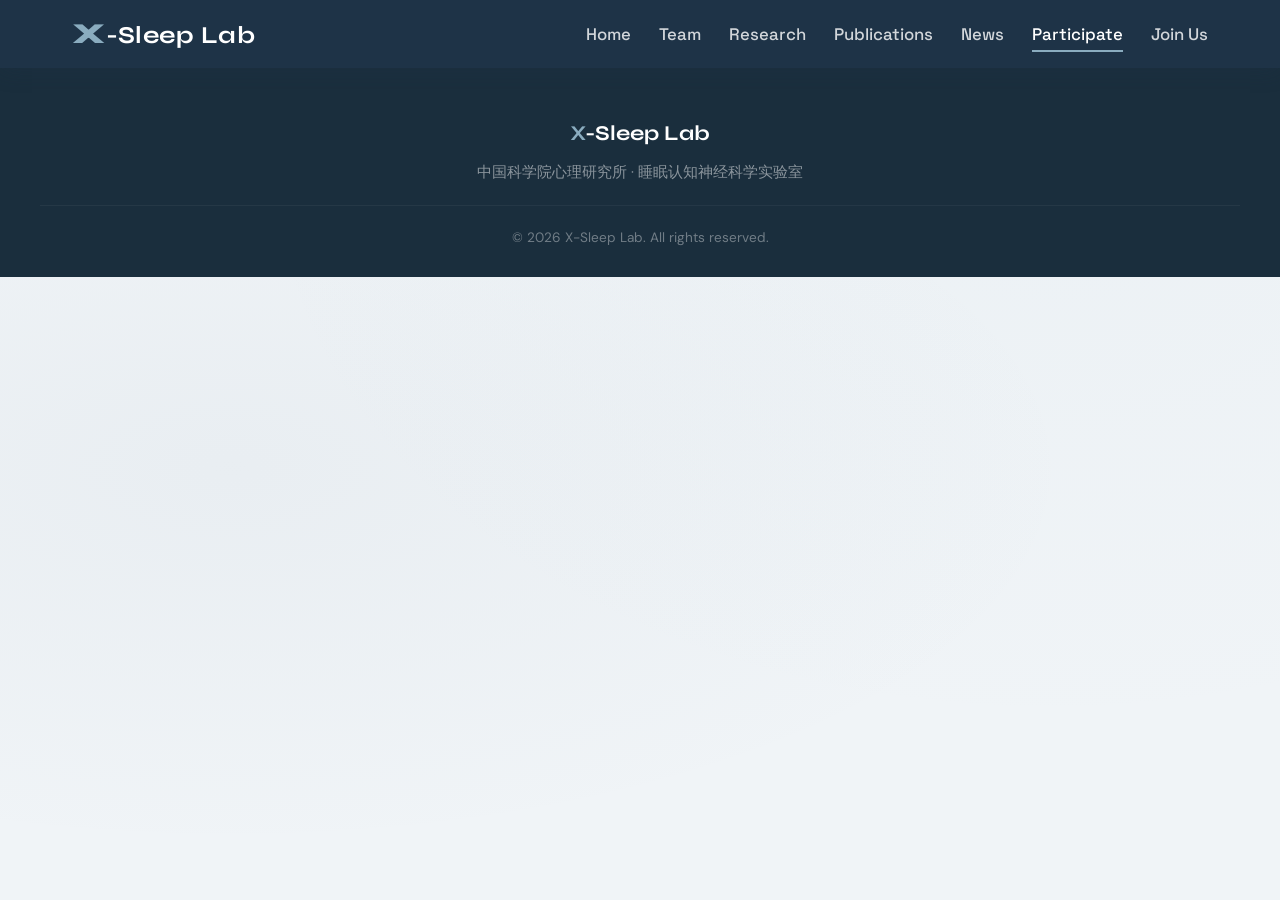
==== commit 7a6b6e21: "Remove and reorder sleep-related questions" ====
--- a/signup/index.html
+++ b/signup/index.html
@@ -430,12 +430,11 @@
         <div class="form-group"><label class="form-label"><span class="q-item-number">2.</span> 过去一个月，您通常需要多长时间才能入睡？（分钟）</label><input type="number" class="form-input short" id="psqi-q2" min="0" max="240" placeholder="分钟"></div>
         <div class="form-group"><label class="form-label"><span class="q-item-number">3.</span> 过去一个月，您通常早上几点起床？</label><input type="time" class="form-input short" id="psqi-q3" value="07:00"></div>
         <div class="form-group"><label class="form-label"><span class="q-item-number">4.</span> 过去一个月，您每晚实际睡眠时间有多少小时？</label><input type="number" class="form-input short" id="psqi-q4" min="0" max="24" step="0.5" placeholder="小时"></div>
-        <div class="q-subsection">5. 过去一个月，您有多少次因为以下原因难以入睡？</div>
         <div id="psqi-q5-items"></div>
-        <div class="q-item"><label class="form-label"><span class="q-item-number">6.</span> 过去一个月，您多久服用一次助眠药物？</label><div class="radio-group" id="psqi-q6"></div></div>
-        <div class="q-item"><label class="form-label"><span class="q-item-number">7.</span> 过去一个月，您在开车、吃饭或从事社交活动时，有多少次感到难以保持清醒？</label><div class="radio-group" id="psqi-q7"></div></div>
-        <div class="q-item"><label class="form-label"><span class="q-item-number">8.</span> 过去一个月，您在做事时保持足够热情有多大困难？</label><div class="radio-group" id="psqi-q8"></div></div>
-        <div class="q-item"><label class="form-label"><span class="q-item-number">9.</span> 过去一个月，您对自己的睡眠质量总体评价如何？</label><div class="radio-group" id="psqi-q9"></div></div>
+        <div class="q-item"><label class="form-label"><span class="q-item-number">15.</span> 过去一个月，您多久服用一次助眠药物？</label><div class="radio-group" id="psqi-q6"></div></div>
+        <div class="q-item"><label class="form-label"><span class="q-item-number">16.</span> 过去一个月，您在开车、吃饭或从事社交活动时，有多少次感到难以保持清醒？</label><div class="radio-group" id="psqi-q7"></div></div>
+        <div class="q-item"><label class="form-label"><span class="q-item-number">17.</span> 过去一个月，您在做事时保持足够热情有多大困难？</label><div class="radio-group" id="psqi-q8"></div></div>
+        <div class="q-item"><label class="form-label"><span class="q-item-number">18.</span> 过去一个月，您对自己的睡眠质量总体评价如何？</label><div class="radio-group" id="psqi-q9"></div></div>
         <div class="form-error" id="err-psqi">请完整填写所有 PSQI 问题</div>
         <div class="step-actions"><button class="btn btn-ghost" onclick="goPrev()">← 上一步</button><button class="btn btn-primary" onclick="goNext()">下一步 →</button></div>
       </div>
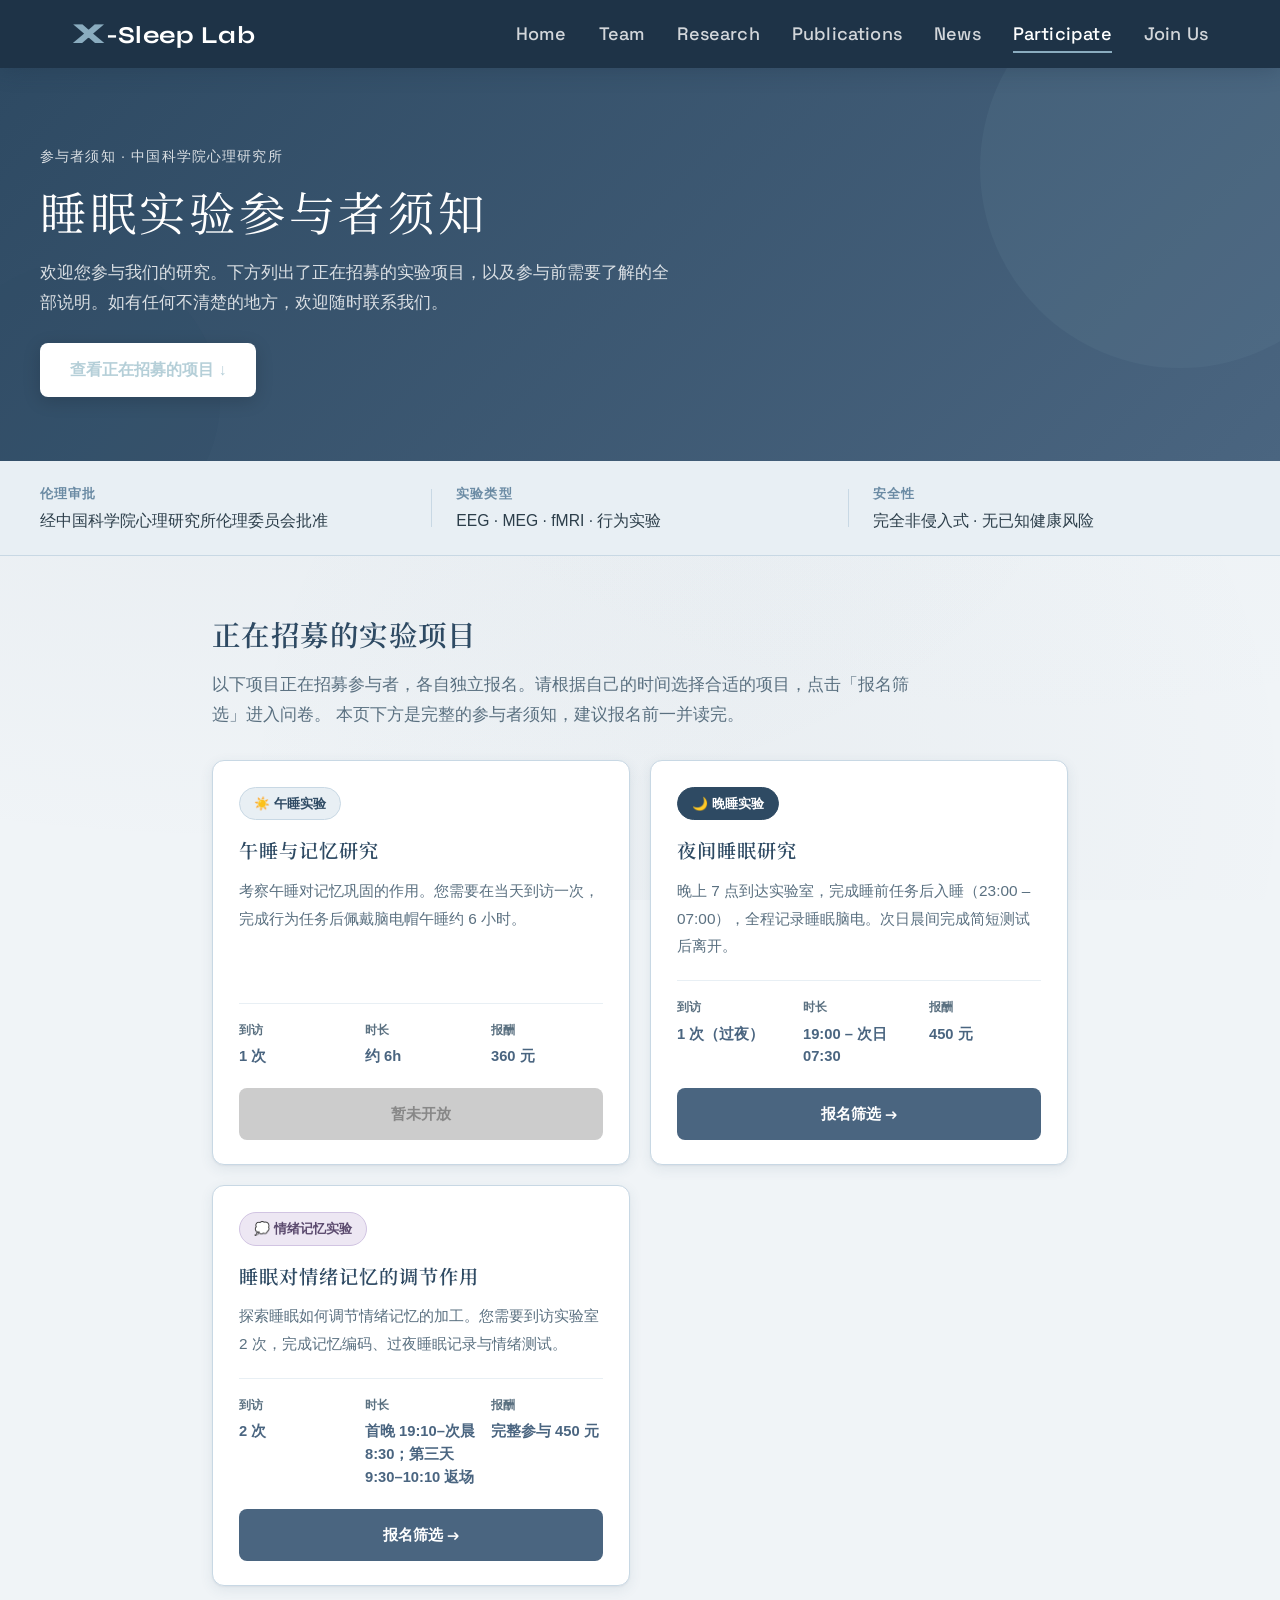
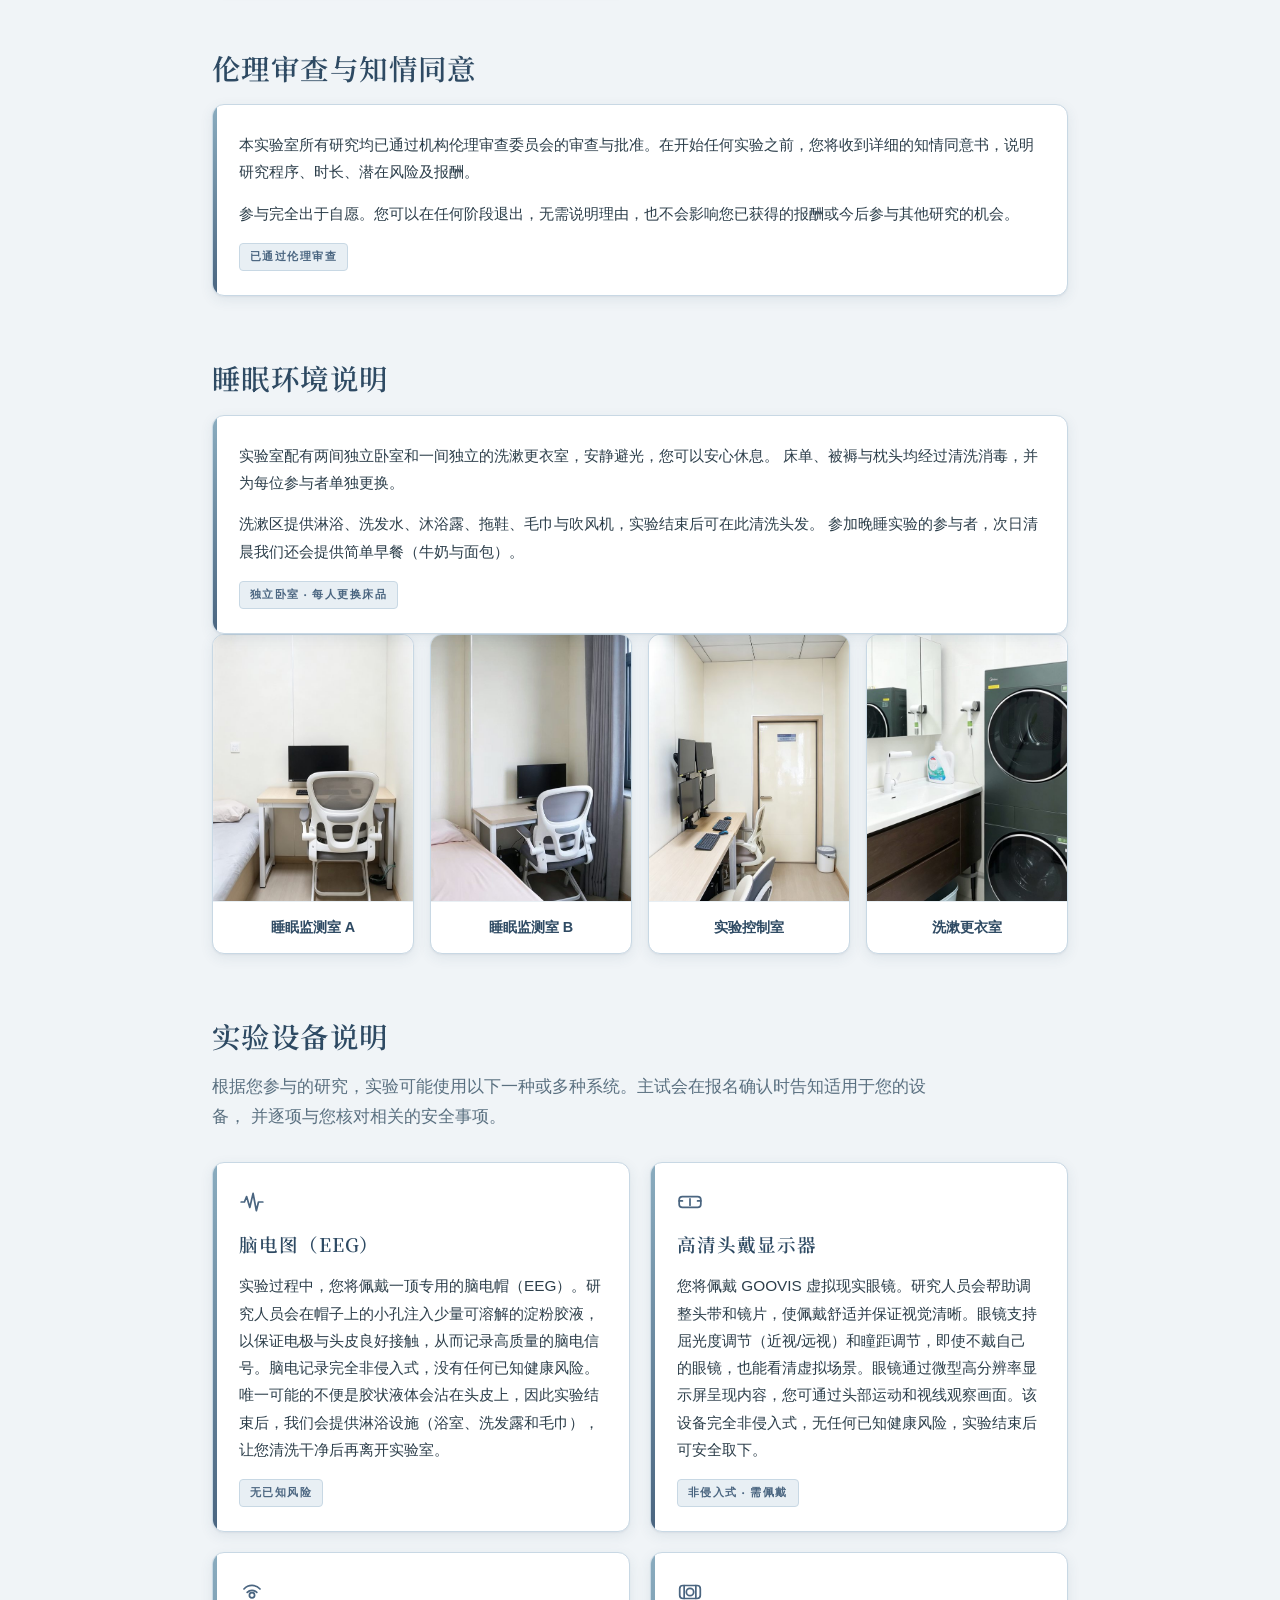
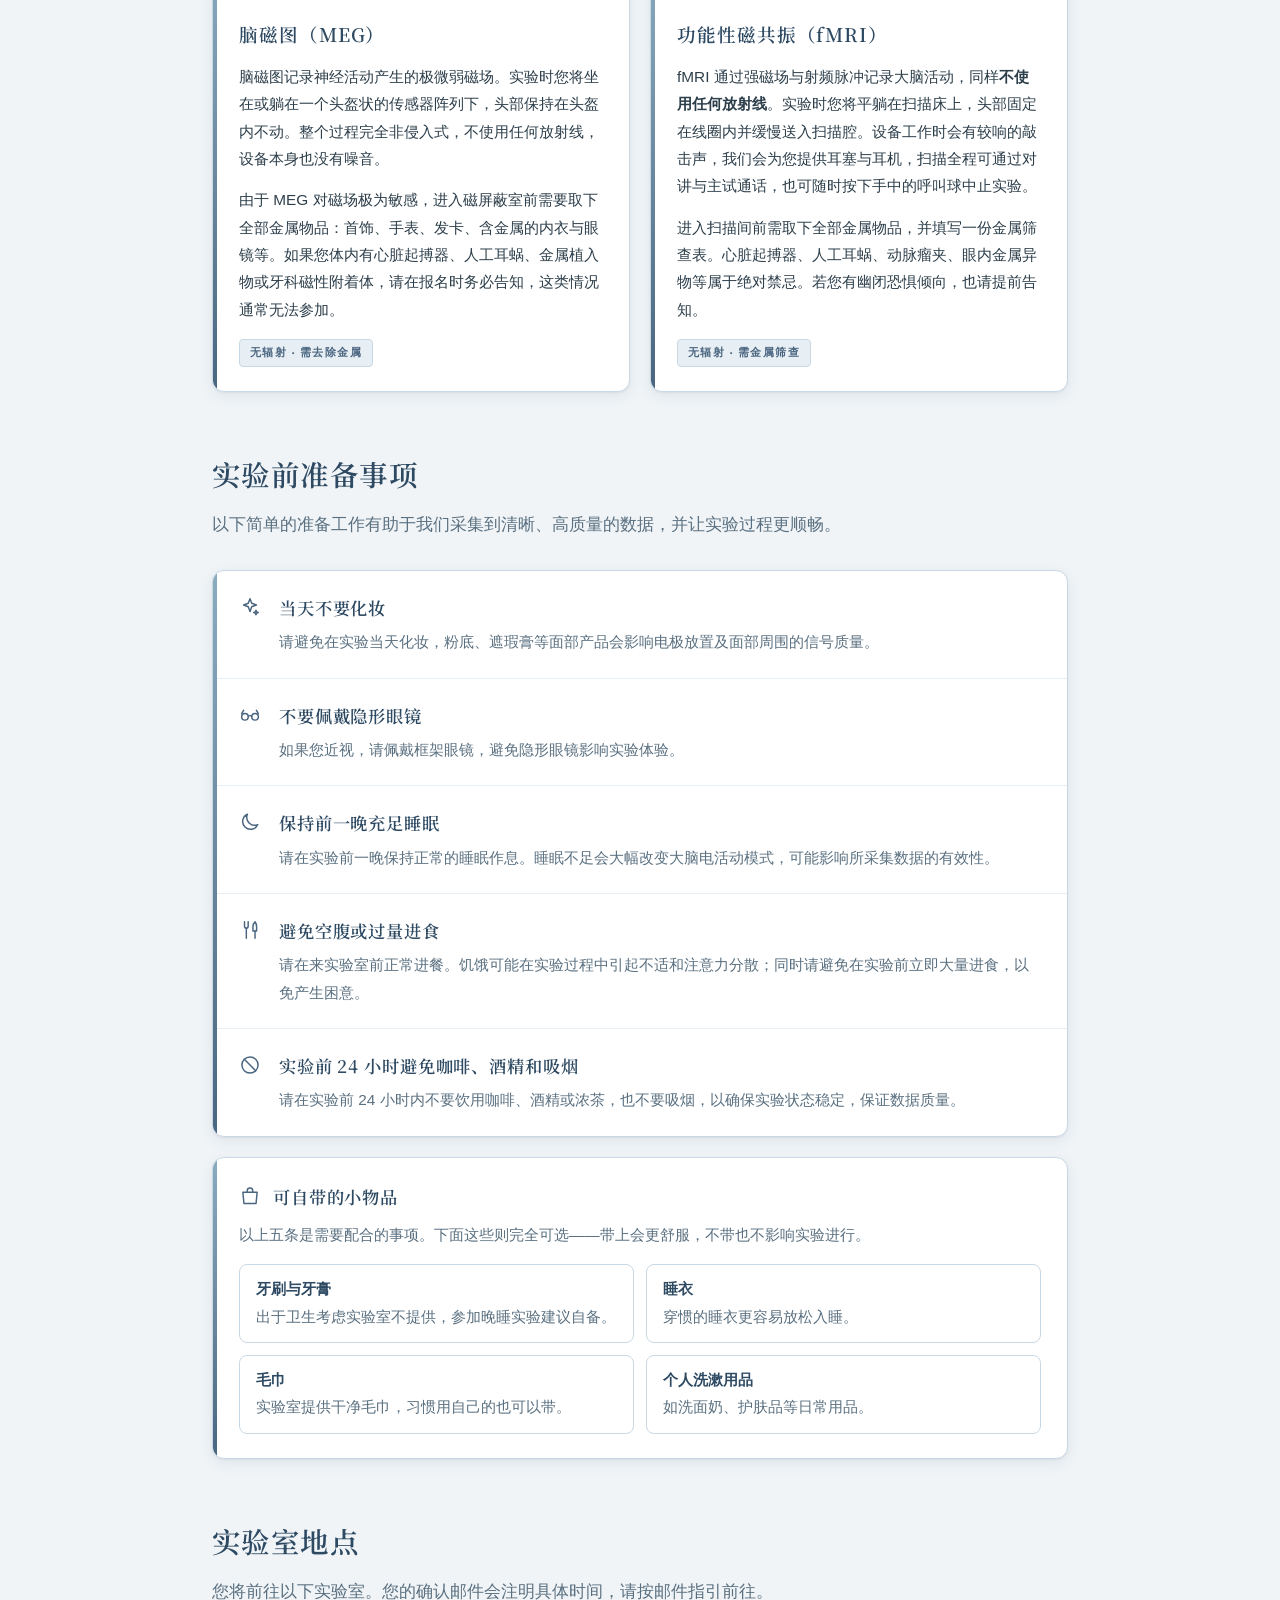
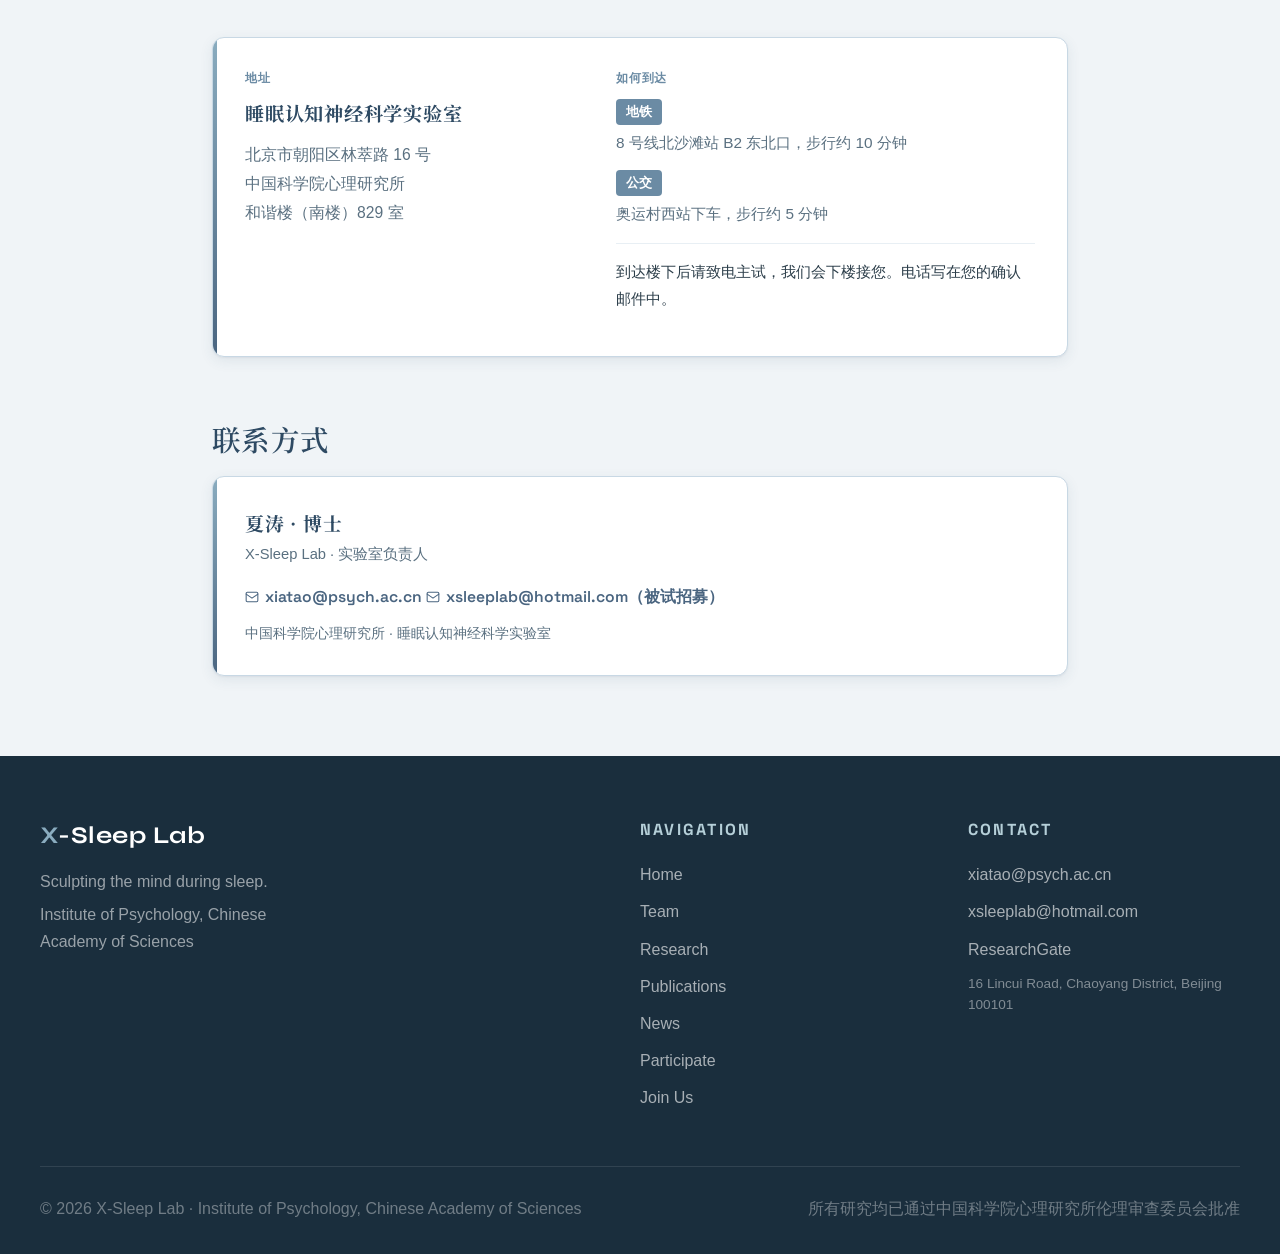
==== commit 74f075d8: "Update question wording in signup form" ====
--- a/signup/index.html
+++ b/signup/index.html
@@ -432,7 +432,7 @@
         <div class="form-group"><label class="form-label"><span class="q-item-number">4.</span> 过去一个月，您每晚实际睡眠时间有多少小时？</label><input type="number" class="form-input short" id="psqi-q4" min="0" max="24" step="0.5" placeholder="小时"></div>
         <div id="psqi-q5-items"></div>
         <div class="q-item"><label class="form-label"><span class="q-item-number">15.</span> 过去一个月，您多久服用一次助眠药物？</label><div class="radio-group" id="psqi-q6"></div></div>
-        <div class="q-item"><label class="form-label"><span class="q-item-number">16.</span> 过去一个月，您在开车、吃饭或从事社交活动时，有多少次感到难以保持清醒？</label><div class="radio-group" id="psqi-q7"></div></div>
+        <div class="q-item"><label class="form-label"><span class="q-item-number">16.</span> 过去一个月，您在工作、吃饭或从事社交活动时，有多少次感到难以保持清醒？</label><div class="radio-group" id="psqi-q7"></div></div>
         <div class="q-item"><label class="form-label"><span class="q-item-number">17.</span> 过去一个月，您在做事时保持足够热情有多大困难？</label><div class="radio-group" id="psqi-q8"></div></div>
         <div class="q-item"><label class="form-label"><span class="q-item-number">18.</span> 过去一个月，您对自己的睡眠质量总体评价如何？</label><div class="radio-group" id="psqi-q9"></div></div>
         <div class="form-error" id="err-psqi">请完整填写所有 PSQI 问题</div>
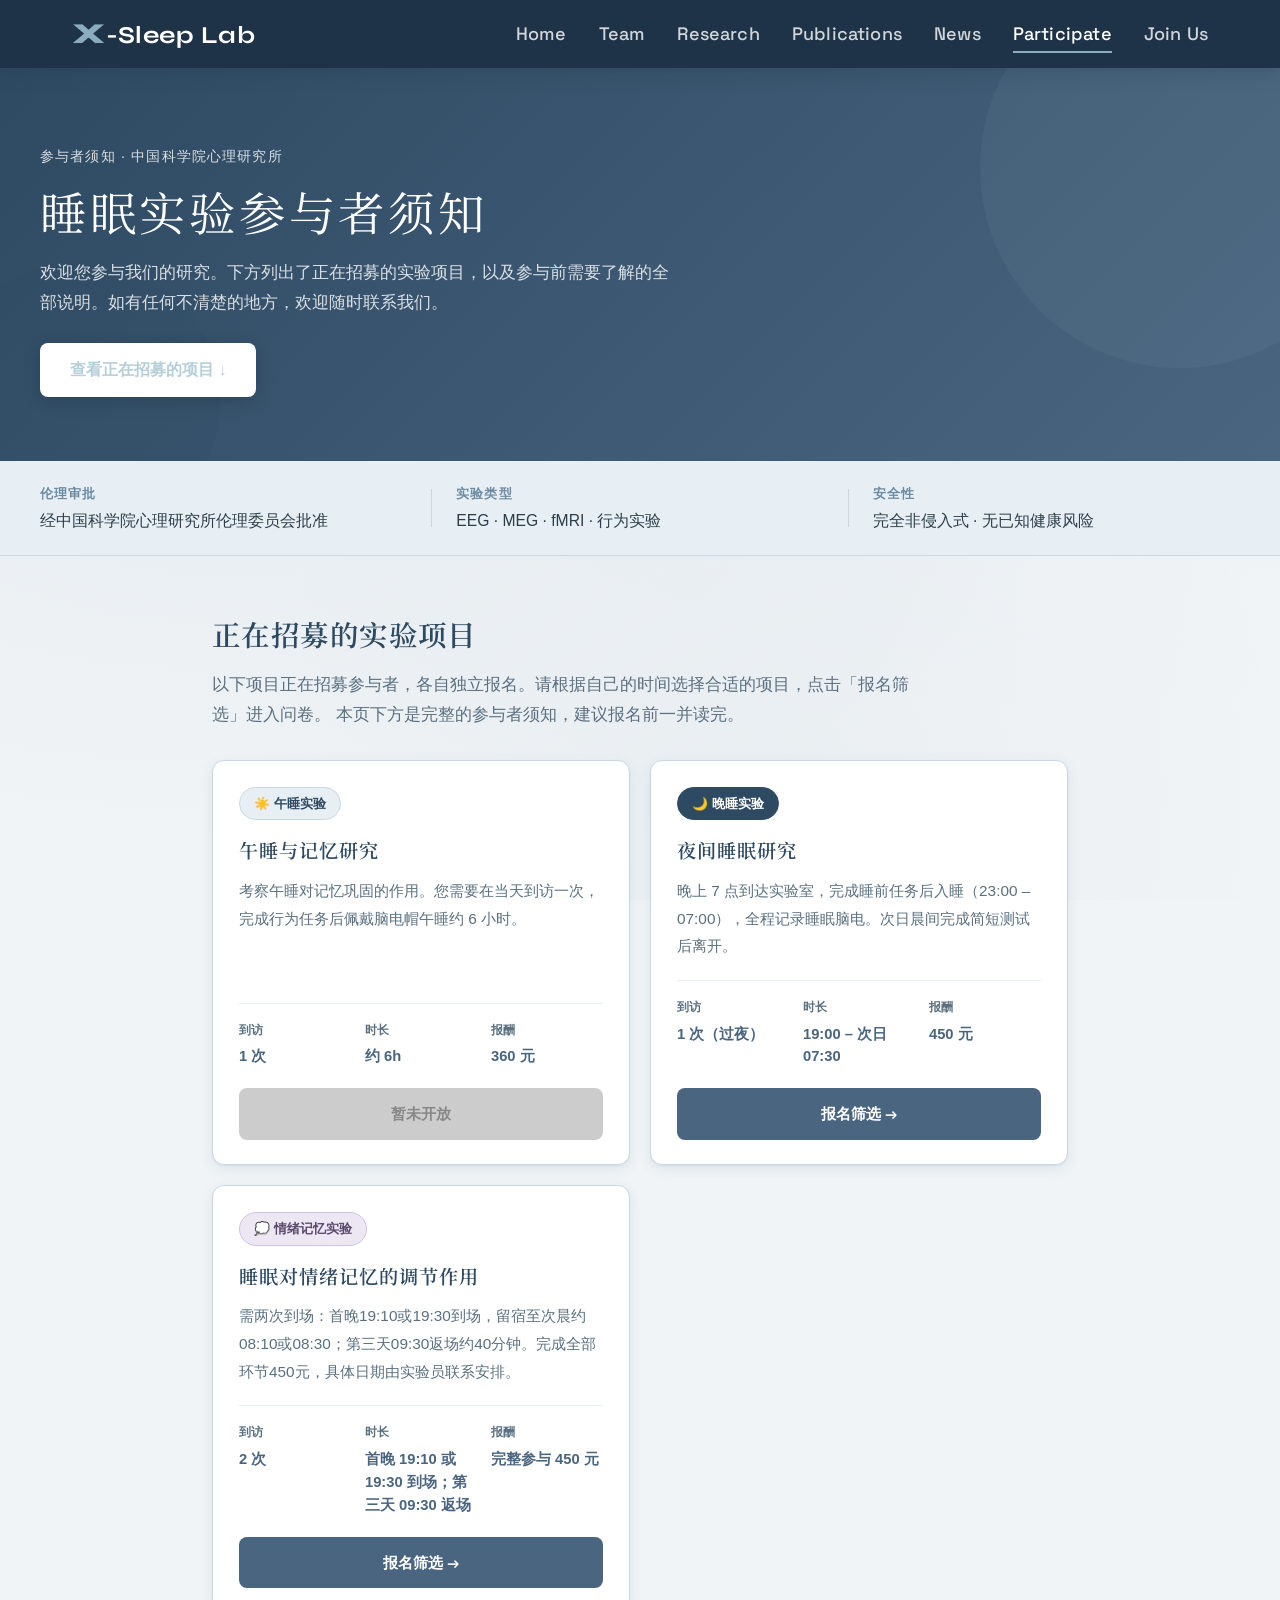
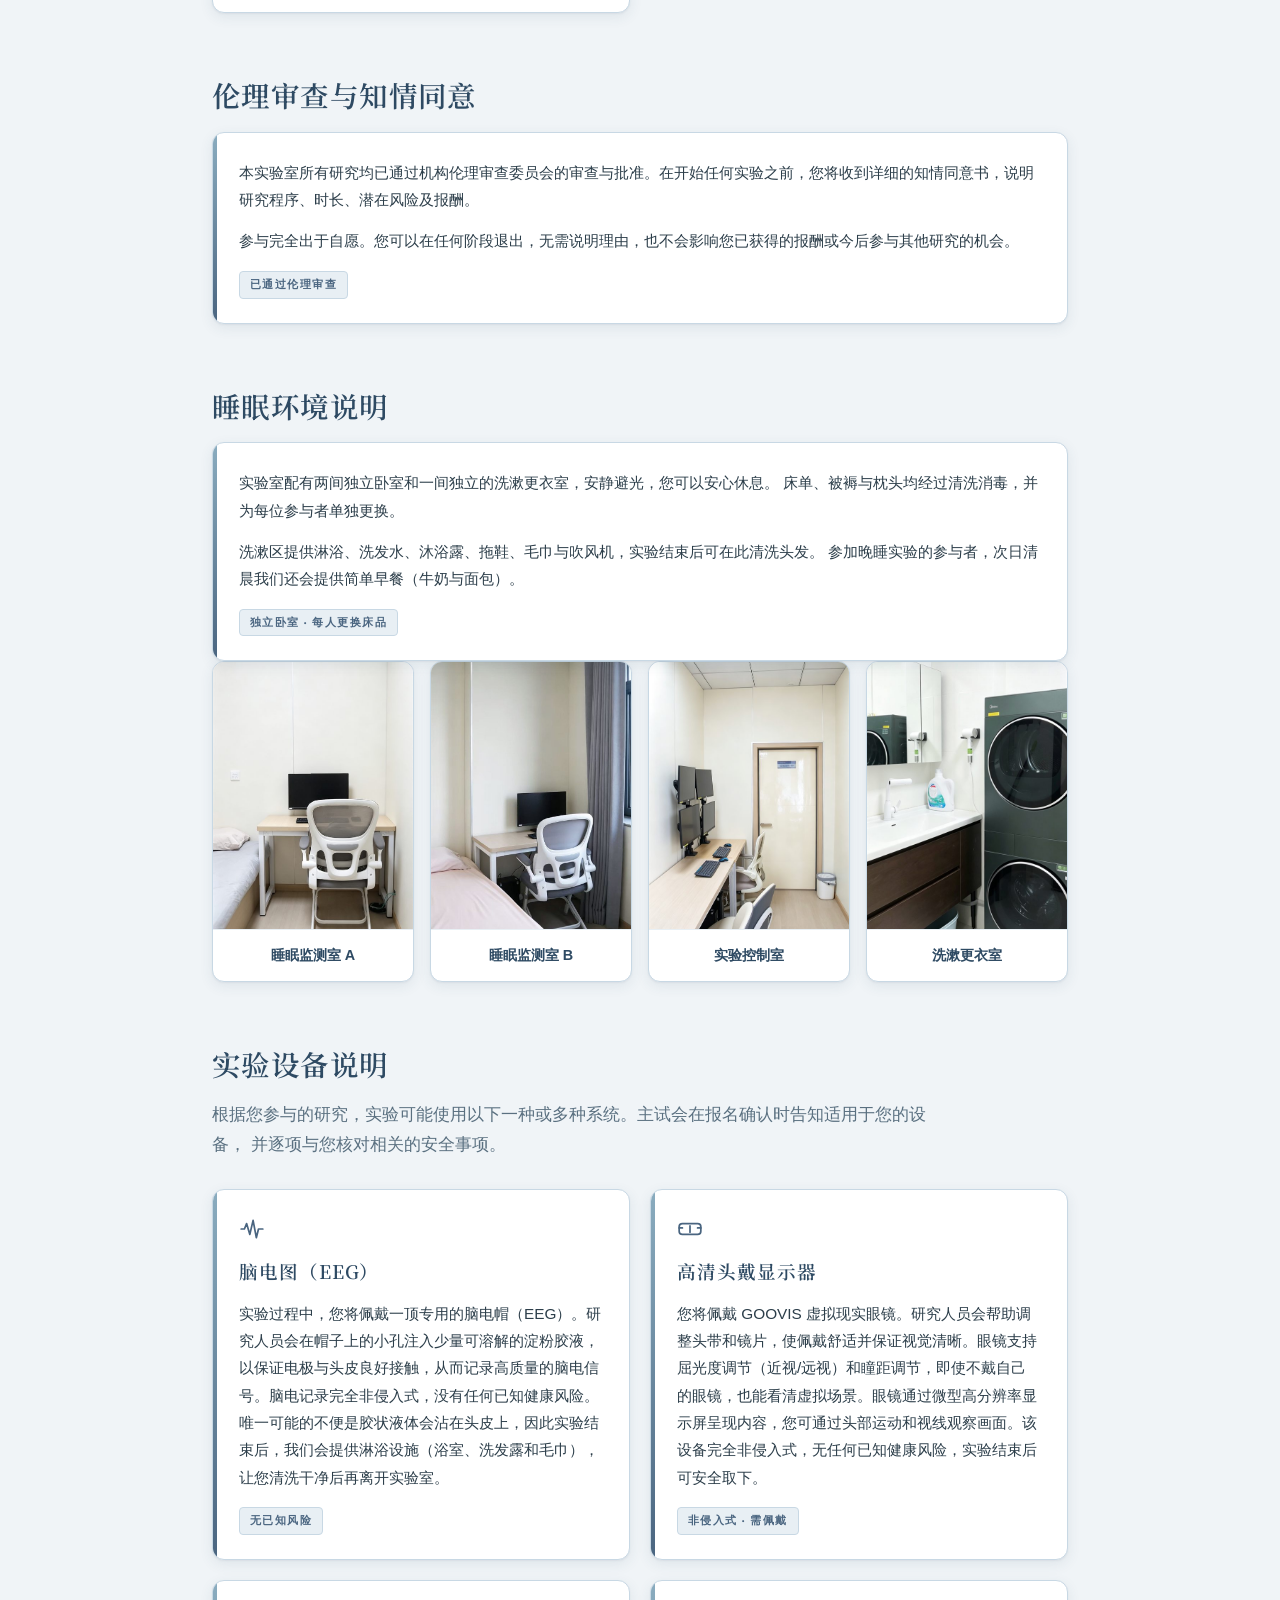
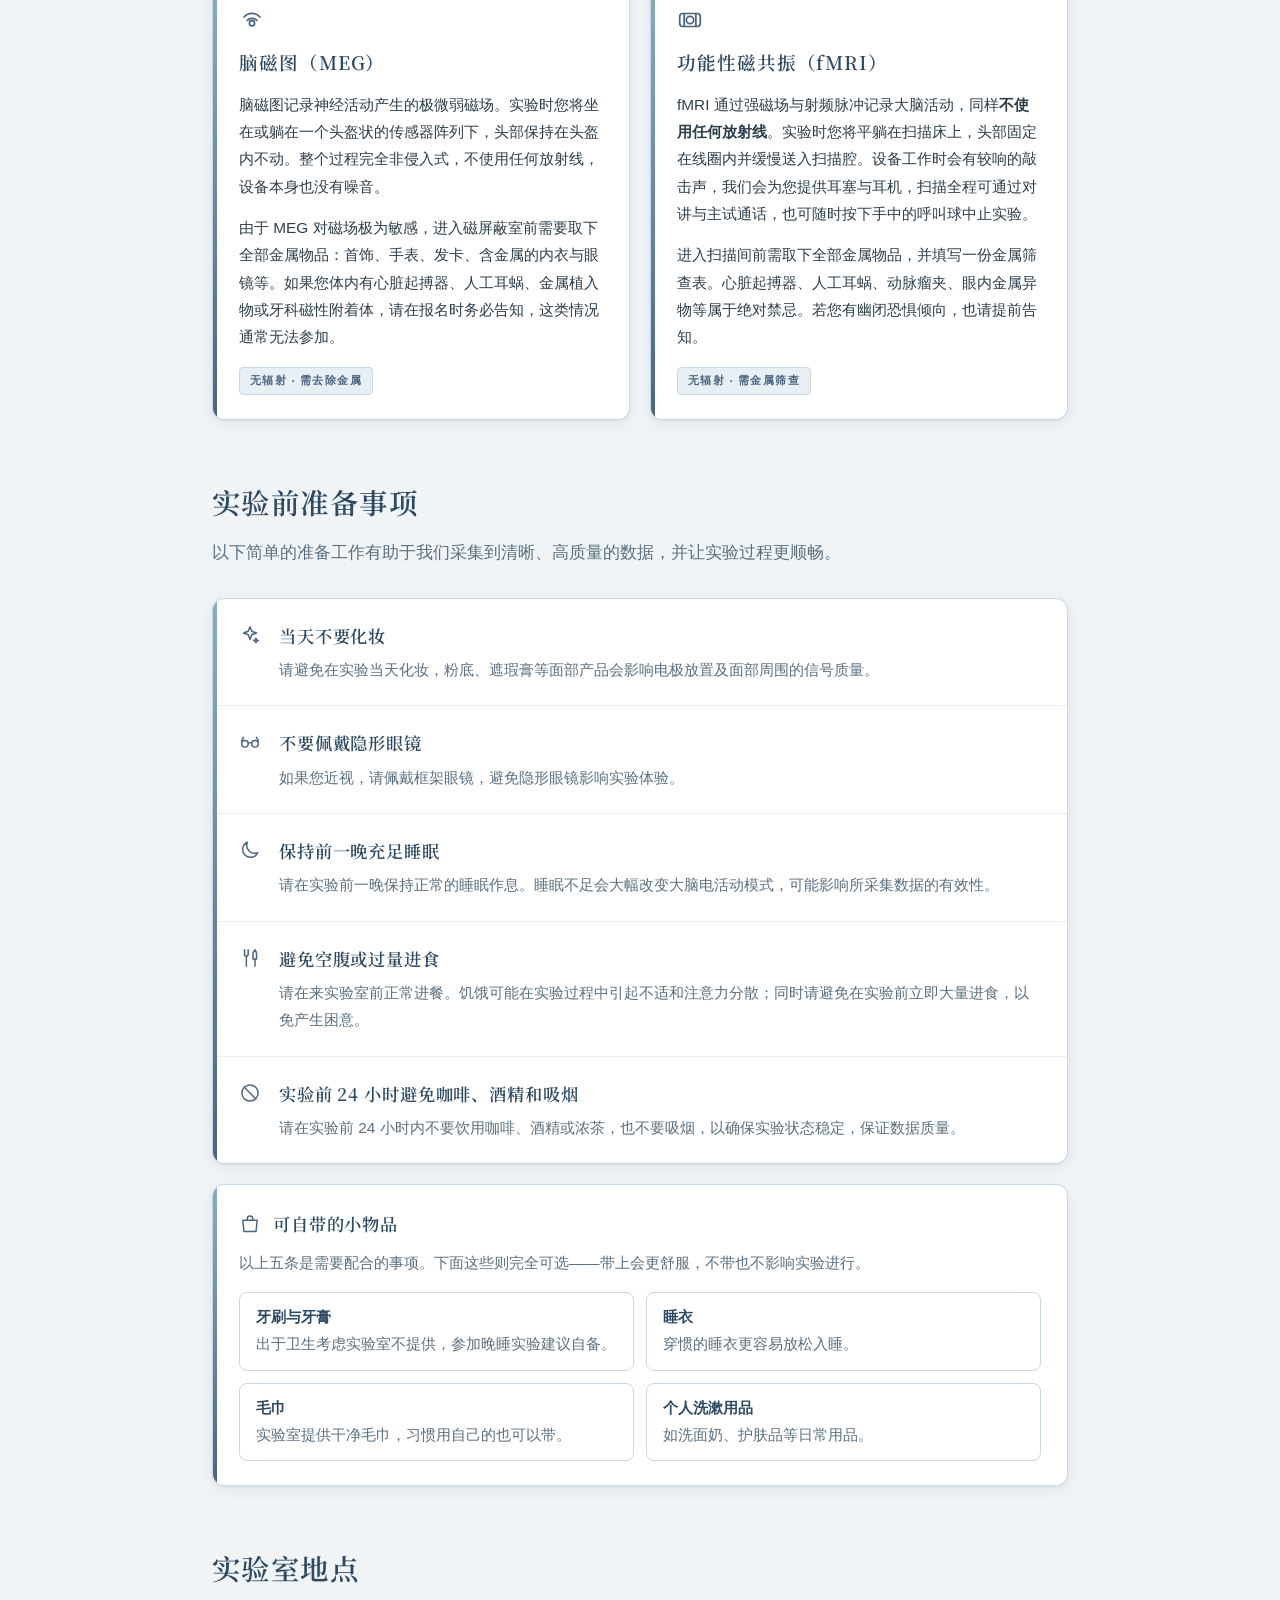
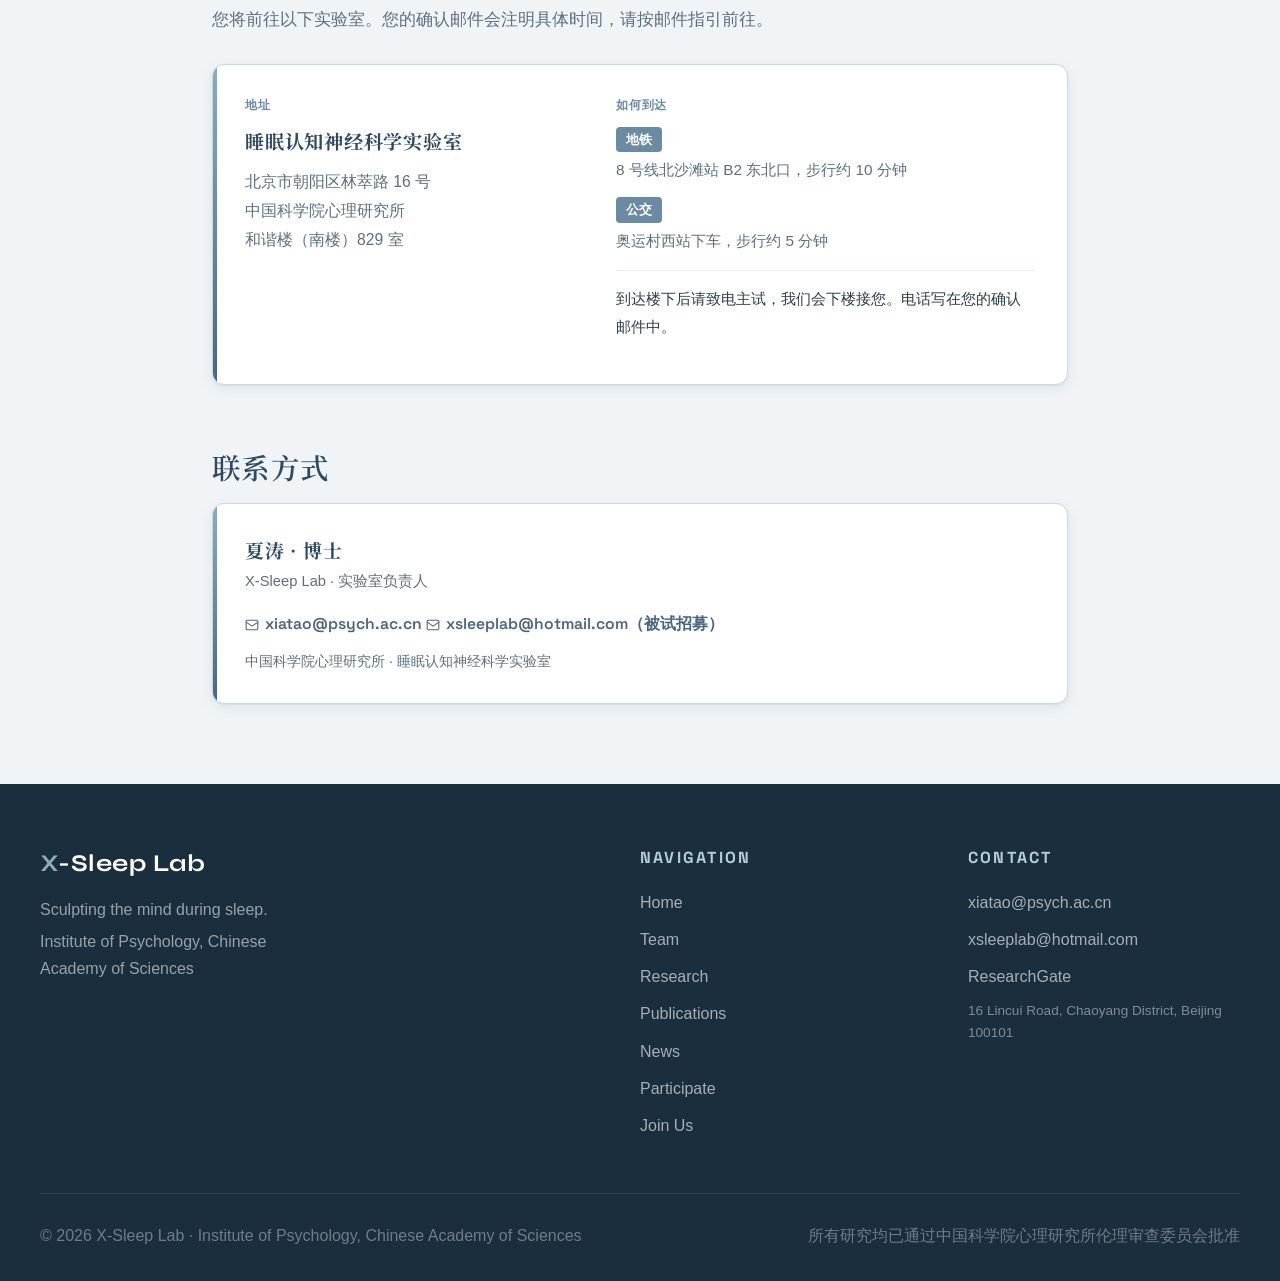
==== commit f360abae: "Update script references for emotion versioning" ====
--- a/signup/index.html
+++ b/signup/index.html
@@ -398,7 +398,7 @@
         <div class="q-item">
           <label class="form-label"><span class="q-item-number">6.</span> 您是否有以下情况？（可多选）</label>
           <div class="checkbox-grid" id="habit-q5">
-            <div class="checkbox-group"><input type="checkbox" id="habit-q5a" value="严重打鼾或曾被诊断睡眠呼吸暂停（OSA）"><label for="habit-q5a">严重打鼾或曾被诊断睡眠呼吸暂停（OSA）</label></div>
+            <div class="checkbox-group"><input type="checkbox" id="habit-q5a" value="打呼噜（睡觉时打鼾）"><label for="habit-q5a">打呼噜（睡觉时打鼾）</label></div>
             <div class="checkbox-group"><input type="checkbox" id="habit-q5b" value="不宁腿综合征（腿脚酸麻痒，睡前必须活动）"><label for="habit-q5b">不宁腿综合征（腿脚酸麻痒，睡前必须活动）</label></div>
             <div class="checkbox-group"><input type="checkbox" id="habit-q5c" value="夜尿症（每晚起床排尿≥2次）"><label for="habit-q5c">夜尿症（每晚起床排尿≥2次）</label></div>
             <div class="checkbox-group"><input type="checkbox" id="habit-q5d" value="倒班工作 / 近期跨时区旅行"><label for="habit-q5d">倒班工作 / 近期跨时区旅行</label></div>
@@ -411,12 +411,6 @@
           <p class="form-sublabel" style="color:var(--color-text-light);font-size:0.88rem;margin-bottom:8px">染发剂中的金属成分会干扰脑电信号，因此需要距上次染发满三个月。</p>
           <div class="radio-group" id="habit-dye"></div>
           <div class="form-error" id="err-dye">请选择是否染过头发</div>
-        </div>
-
-        <div class="q-item">
-          <label class="form-label"><span class="q-item-number">8.</span> 您平时（休息日/假期）一般几点起床？</label>
-          <p class="form-sublabel" style="color:var(--color-text-light);font-size:0.88rem;margin-bottom:8px">我们会根据您平时的起床时间，在实验当天提前 1.5 小时致电提醒您起床。</p>
-          <input type="time" class="form-input short" id="habit-wake-time" style="max-width:140px">
         </div>
 
         <div class="form-error" id="err-habit">请完整填写所有问题</div>
@@ -432,7 +426,7 @@
         <div class="form-group"><label class="form-label"><span class="q-item-number">4.</span> 过去一个月，您每晚实际睡眠时间有多少小时？</label><input type="number" class="form-input short" id="psqi-q4" min="0" max="24" step="0.5" placeholder="小时"></div>
         <div id="psqi-q5-items"></div>
         <div class="q-item"><label class="form-label"><span class="q-item-number">15.</span> 过去一个月，您多久服用一次助眠药物？</label><div class="radio-group" id="psqi-q6"></div></div>
-        <div class="q-item"><label class="form-label"><span class="q-item-number">16.</span> 过去一个月，您在工作、吃饭或从事社交活动时，有多少次感到难以保持清醒？</label><div class="radio-group" id="psqi-q7"></div></div>
+        <div class="q-item"><label class="form-label"><span class="q-item-number">16.</span> 过去一个月，您在开车、吃饭或从事社交活动时，有多少次感到难以保持清醒？</label><div class="radio-group" id="psqi-q7"></div></div>
         <div class="q-item"><label class="form-label"><span class="q-item-number">17.</span> 过去一个月，您在做事时保持足够热情有多大困难？</label><div class="radio-group" id="psqi-q8"></div></div>
         <div class="q-item"><label class="form-label"><span class="q-item-number">18.</span> 过去一个月，您对自己的睡眠质量总体评价如何？</label><div class="radio-group" id="psqi-q9"></div></div>
         <div class="form-error" id="err-psqi">请完整填写所有 PSQI 问题</div>
@@ -469,7 +463,6 @@
         <div id="schedule-timeline" class="schedule-timeline-card"></div>
         <div class="form-group">
           <label class="form-label">您通常哪些天可以参加实验？（可多选）<span style="color:#c0392b"> *</span></label>
-          <p class="form-sublabel" style="color:#c0392b;font-weight:600;margin-bottom:10px">⚠ 实验要求连续两天参加，请务必选择连续的两天</p>
           <div class="checkbox-grid" id="avail-days">
             <div class="checkbox-group"><input type="checkbox" id="day-mon" value="周一"><label for="day-mon">周一</label></div>
             <div class="checkbox-group"><input type="checkbox" id="day-tue" value="周二"><label for="day-tue">周二</label></div>
@@ -508,6 +501,12 @@
 <div id="results-page" style="display:none">
   <section class="section">
     <div class="result-panel active">
+      <div id="result-emotion" style="display:none" aria-live="polite">
+        <div id="emotion-result-header" class="result-header">
+          <p id="emotion-result-text" tabindex="-1"></p>
+        </div>
+        <div style="text-align:center"><a class="btn btn-outline" href="../participate.html">返回参与研究</a></div>
+      </div>
       <div id="result-pass" style="display:none">
         <div class="result-header pass"><div class="result-icon">🎉</div><h2>恭喜，您通过了初筛！</h2><p id="pass-exp-desc"></p></div>
         <div id="guide-container"></div>
@@ -520,7 +519,19 @@
           <div class="form-error" id="err-slot">请选择一个日期</div>
         </div>
 
-        <div class="contact-form-card">
+        <div class="contact-form-card" id="waitlist-success-panel" style="display:none">
+          <h3>报名已收到，您已进入候选名单</h3>
+          <p style="font-size:0.95rem;color:var(--color-text);line-height:1.7;margin-bottom:12px">
+            感谢您通过初筛！我们已记录您的报名信息与您填写的空闲时间。
+            本实验<strong>不由您自行选择日期</strong>，而是由研究团队根据您的空闲时间统一协调安排。
+          </p>
+          <p style="font-size:0.95rem;color:var(--color-text);line-height:1.7">
+            筛选通过后，我们会通过<strong>邮箱和电话</strong>与您联系，确认具体的实验时间，请留意收件箱（含垃圾邮件箱）并保持电话畅通。
+          </p>
+          <div class="form-submit-status" id="waitlist-submit-status" style="margin-top:14px"></div>
+        </div>
+
+        <div class="contact-form-card" id="confirm-info-card">
           <h3>确认信息并接收实验指引</h3>
           <p style="font-size:0.92rem;color:var(--color-text-light);margin-bottom:12px">请确认您的联系方式，我们会将实验指引详情发送到您的邮箱，并安排后续实验时间。</p>
           <div style="background:#FEF3C7;border:1px solid #F59E0B;border-radius:8px;padding:12px 16px;margin-bottom:20px;text-align:center">
@@ -598,8 +609,9 @@
   </div>
 </footer>
 
-<script src="configs.js"></script>
-<script src="engine.js"></script>
+<script src="configs.js?v=emotion-2"></script>
+<script src="emotion-rules.js?v=emotion-2"></script>
+<script src="engine.js?v=emotion-2"></script>
 
 </body>
 </html>
